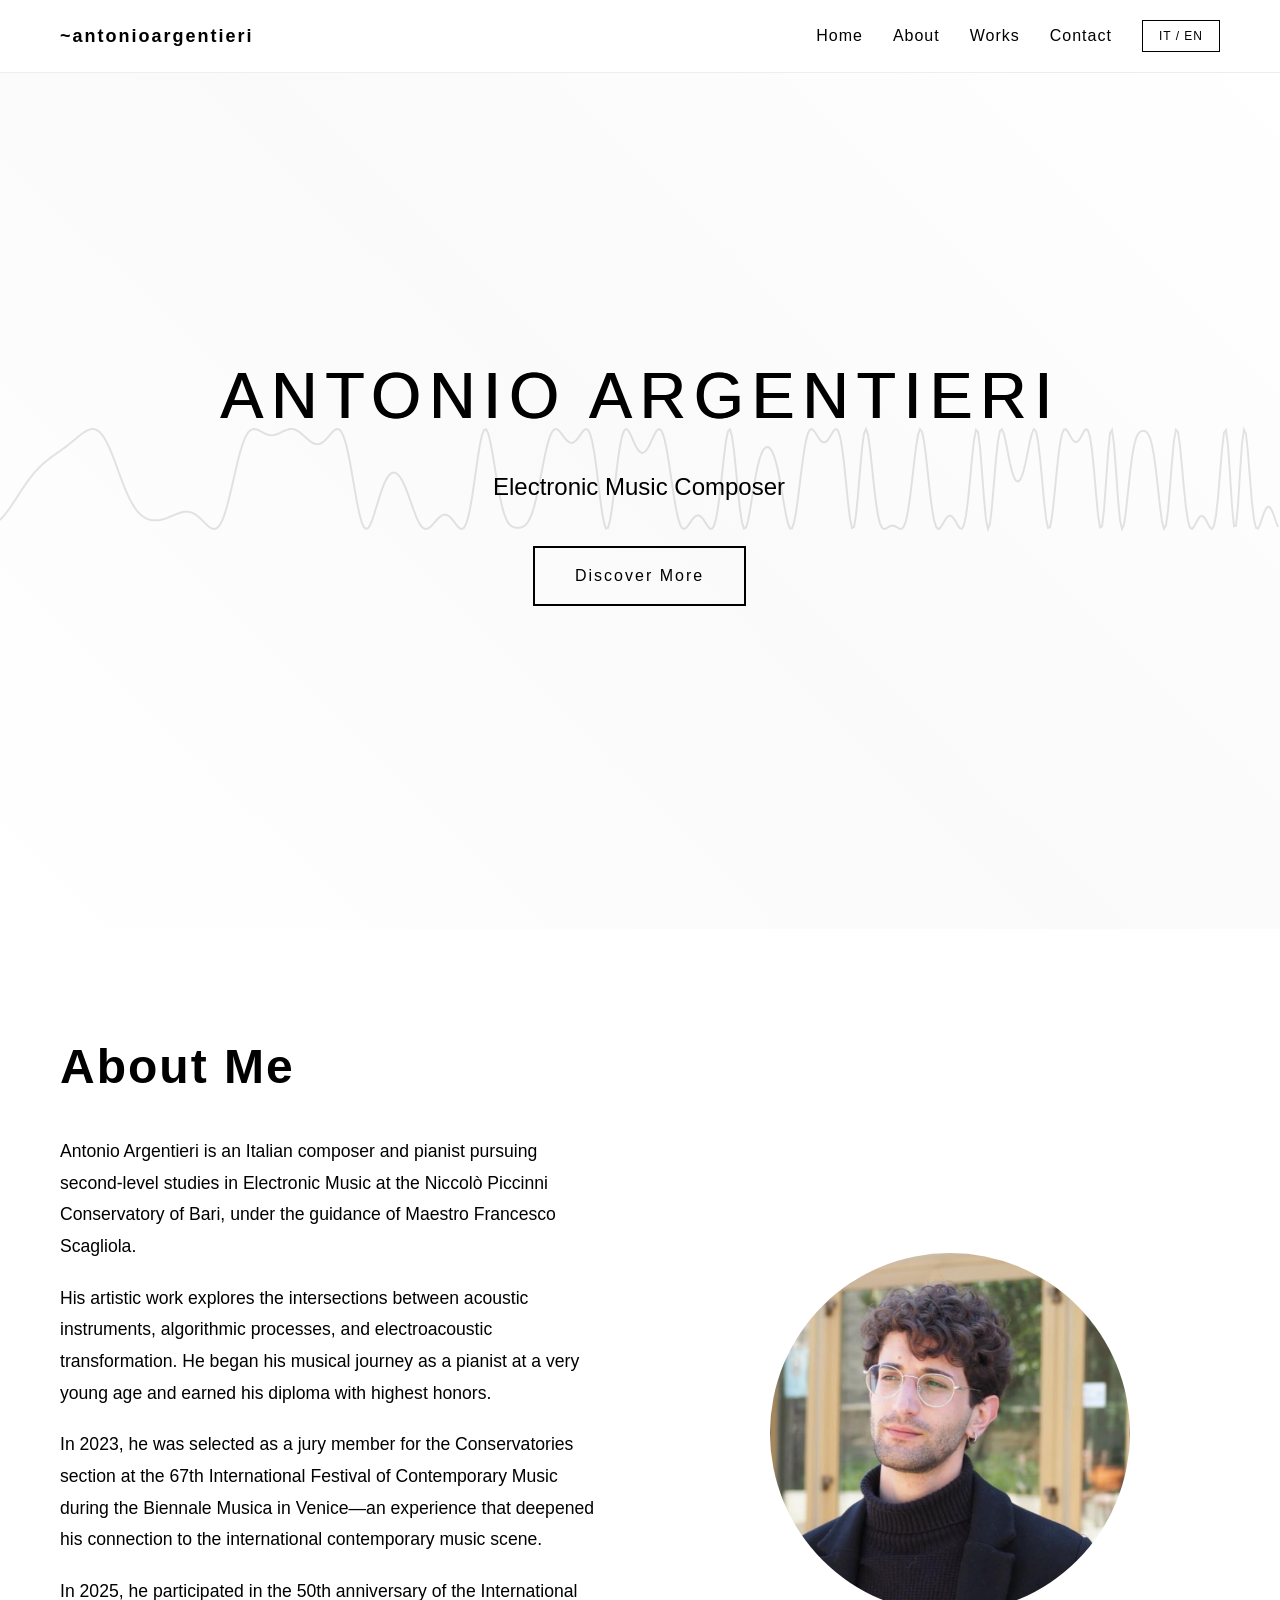
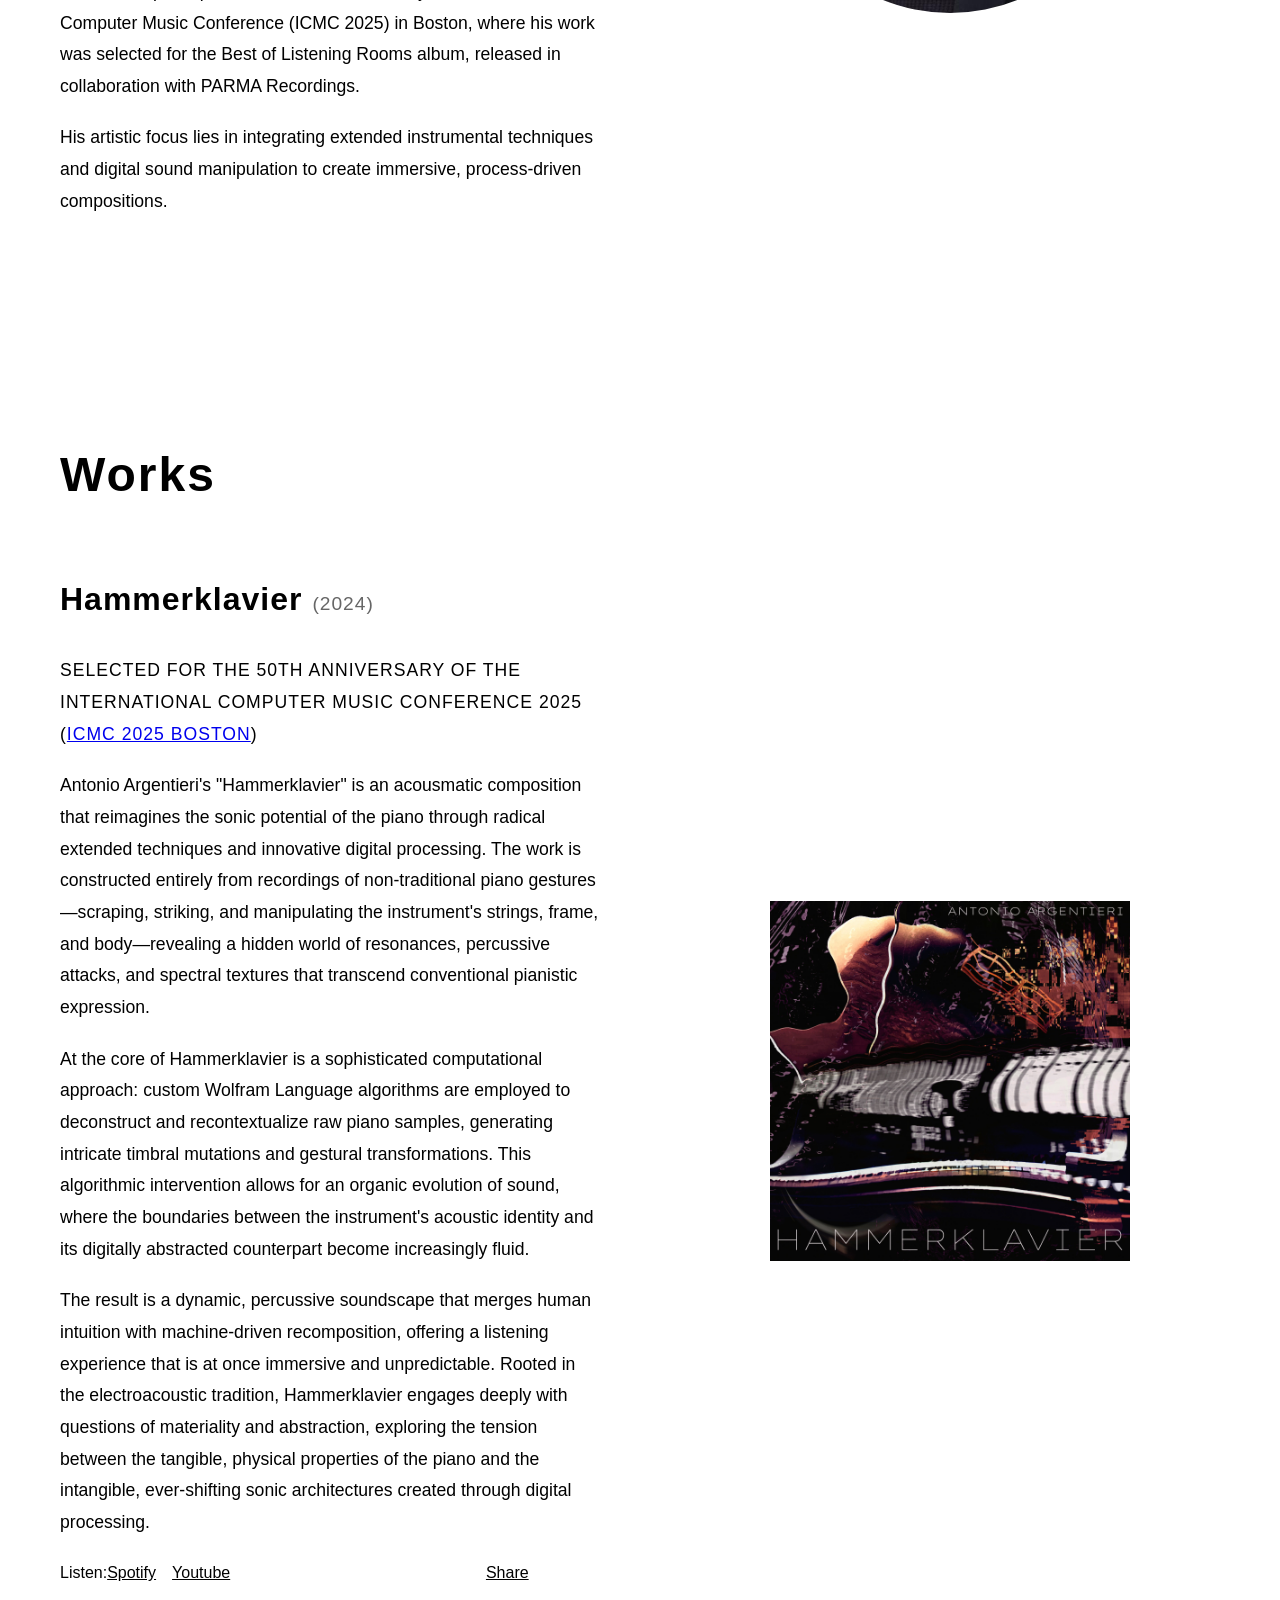
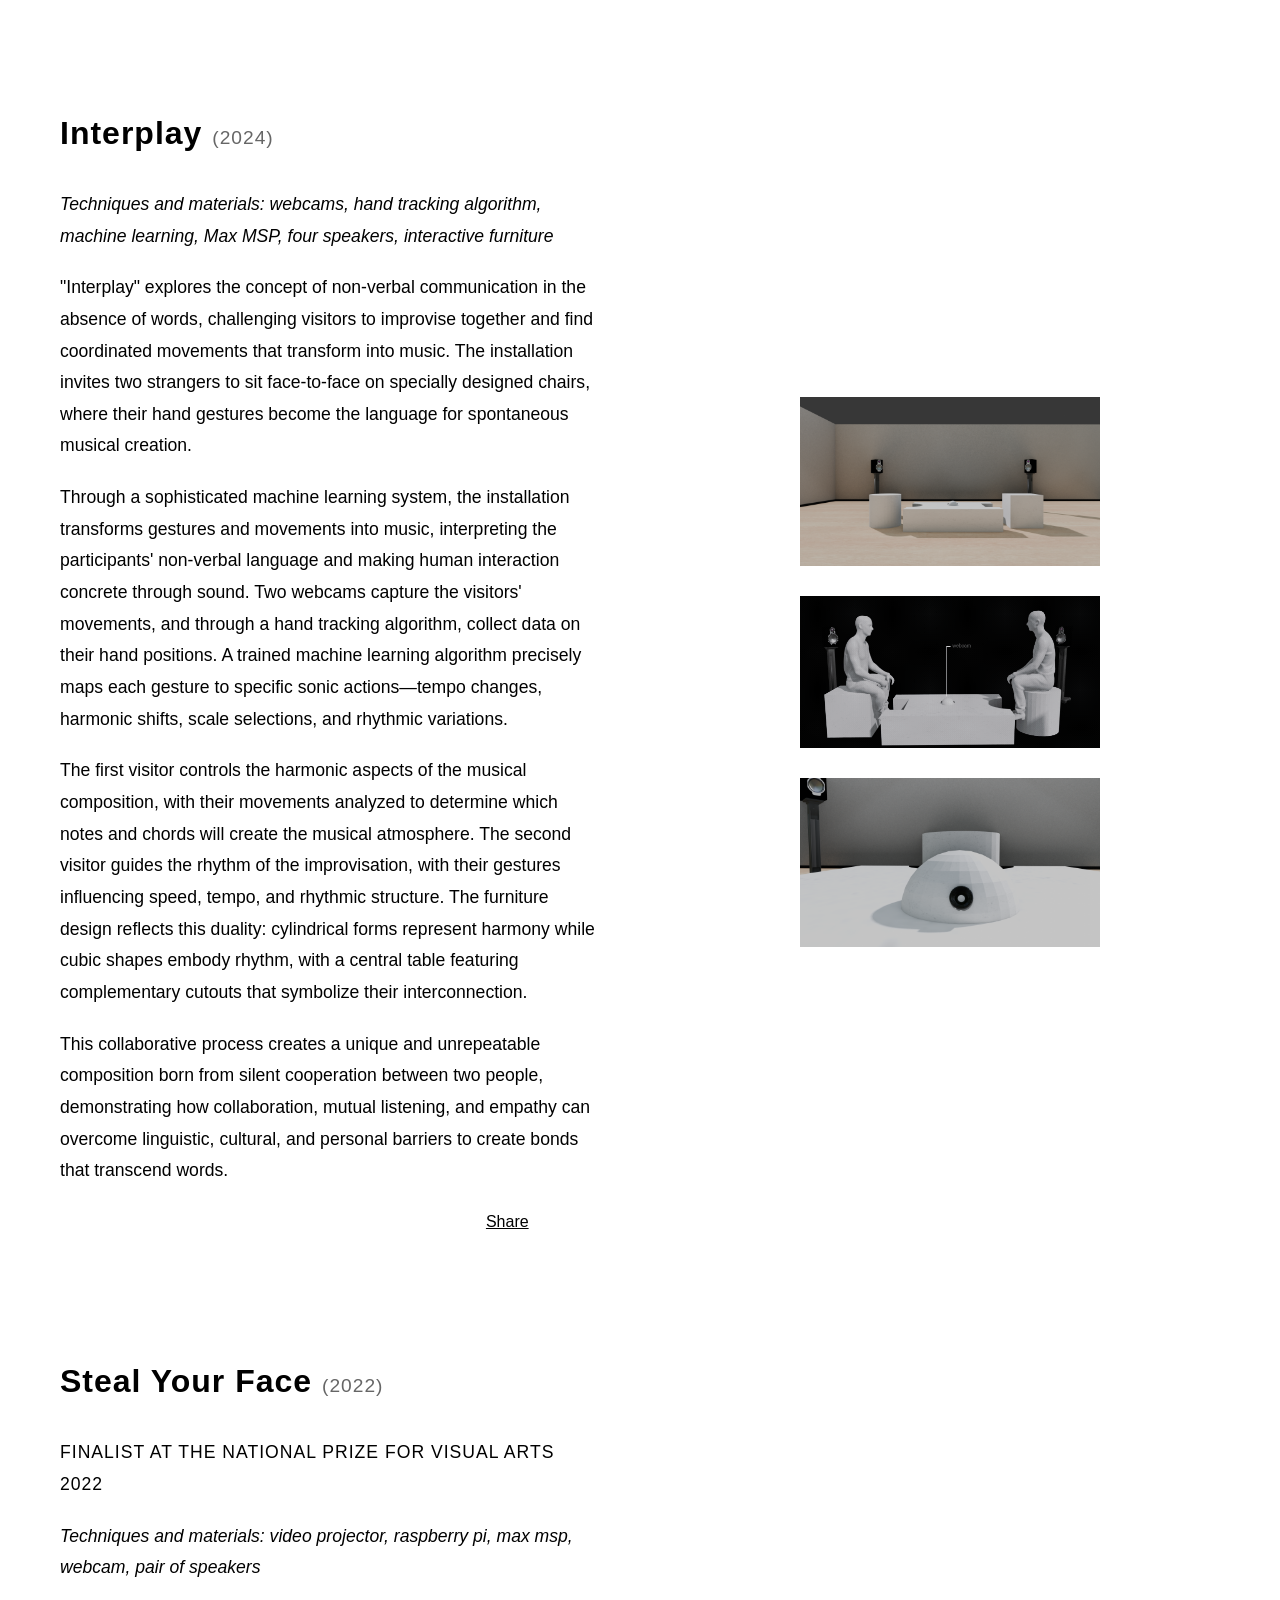
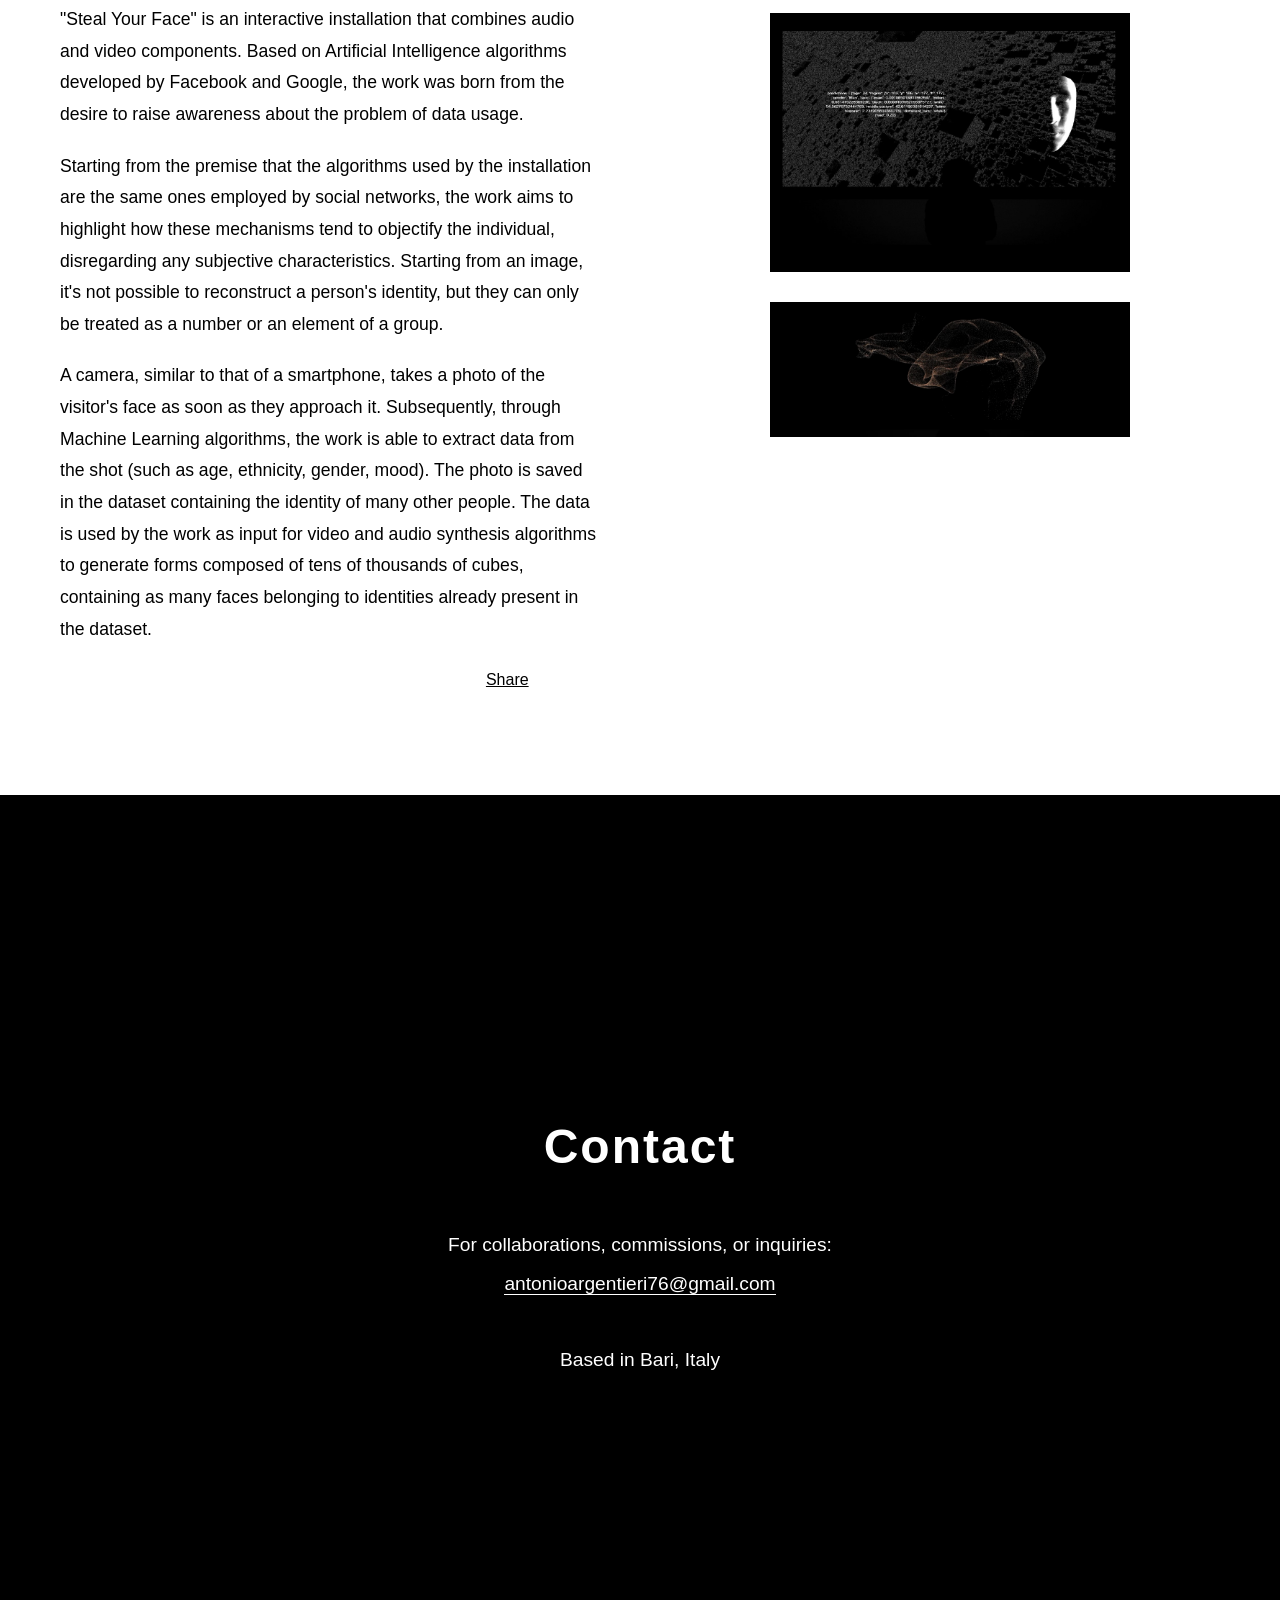
==== index.html @ df53108a "Update index.html" ====
<!DOCTYPE html>
<html lang="en">
<head>
    <meta charset="UTF-8">
    <meta name="viewport" content="width=device-width, initial-scale=1.0">
    <title>Antonio Argentieri - Electronic Music Composer</title>

    <!-- Favicon -->
    <link rel="icon" type="image/png" sizes="96x96" href="favicon-96x96.png">
    <link rel="apple-touch-icon" sizes="180x180" href="apple-touch-icon.png">
    <link rel="icon" type="image/png" sizes="192x192" href="web-app-manifest-192x192.png">
    <link rel="icon" type="image/png" sizes="512x512" href="web-app-manifest-512x512.png">

     <!-- Open Graph meta tags for social media preview -->
    <meta property="og:title" content="Antonio Argentieri - Electronic Music Composer">
    <meta property="og:description" content="Italian composer and pianist exploring intersections between acoustic instruments, algorithmic processes, and electroacoustic transformation.">
    <meta property="og:image" content="https://www.antonioargentieri.com/logo.jpg">
    <meta property="og:image:width" content="1200">
    <meta property="og:image:height" content="630">
    <meta property="og:url" content="https://www.antonioargentieri.com">
    <meta property="og:type" content="website">
    

    <style>
        * {
            margin: 0;
            padding: 0;
            box-sizing: border-box;
        }

        body {
            font-family: 'Arial', sans-serif;
            line-height: 1.6;
            color: #000;
            background: #fff;
            overflow-x: hidden;
            max-width: 100vw;
        }

        .container {
            max-width: 1200px;
            margin: 0 auto;
            padding: 0 20px;
        }

        /* Navigation */
        .navbar {
            position: fixed;
            top: 0;
            width: 100%;
            background: rgba(255, 255, 255, 0.95);
            backdrop-filter: blur(10px);
            z-index: 1000;
            padding: 20px 0;
            border-bottom: 1px solid #eee;
        }

        .nav-container {
            display: flex;
            justify-content: space-between;
            align-items: center;
        }

        .logo {
            font-size: 18px;
            font-weight: bold;
            letter-spacing: 2px;
        }

        .nav-menu {
            display: flex;
            list-style: none;
            gap: 30px;
            align-items: center;
        }

        .nav-menu a {
            text-decoration: none;
            color: #000;
            font-weight: 300;
            transition: opacity 0.3s ease;
            letter-spacing: 1px;
        }

        .nav-menu a:hover {
            opacity: 0.6;
        }

        .language-switch {
            background: none;
            border: 1px solid #000;
            padding: 8px 16px;
            cursor: pointer;
            font-size: 12px;
            letter-spacing: 1px;
            transition: all 0.3s ease;
        }

        .language-switch:hover {
            background: #000;
            color: #fff;
        }

        /* Mobile Menu */
        .mobile-menu {
            display: none;
            flex-direction: column;
            cursor: pointer;
        }
        * {
            margin: 0;
           padding: 0;
            box-sizing: border-box;
            }

        html, body {
           overflow-x: hidden;
          max-width: 100vw;
         position: relative;
        }
        .mobile-menu span {
            width: 25px;
            height: 2px;
            background: #000;
            margin: 3px 0;
            transition: 0.3s;
        }

        .mobile-menu.active span:nth-child(1) {
            transform: rotate(-45deg) translate(-5px, 6px);
        }

        .mobile-menu.active span:nth-child(2) {
            opacity: 0;
        }

        .mobile-menu.active span:nth-child(3) {
            transform: rotate(45deg) translate(-5px, -6px);
        }

        .nav-menu.mobile-active {
            display: flex;
            flex-direction: column;
            position: absolute;
            top: 100%;
            left: 0;
            width: 100%;
            background: rgba(255, 255, 255, 0.98);
            backdrop-filter: blur(10px);
            padding: 20px 0;
            box-shadow: 0 5px 15px rgba(0,0,0,0.1);
        }

        .nav-menu.mobile-active li {
            margin: 10px 0;
        }

        /* Sections */
        .section {
            min-height: 100vh;
            display: flex;
            align-items: center;
            padding: 100px 0;
        }

        .section.home {
            background: #fff;
            color: #000;
            text-align: center;
            position: relative;
            overflow: hidden;
        }

        .section.home::before {
            content: '';
            position: absolute;
            top: 0;
            left: 0;
            right: 0;
            bottom: 0;
            background: linear-gradient(45deg, transparent 0%, rgba(0,0,0,0.02) 50%, transparent 100%);
            animation: backgroundShift 8s ease-in-out infinite;
        }

        .wave-container {
            position: absolute;
            top: 50%;
            left: 50%;
            transform: translate(-50%, -50%);
            width: 100%;
            height: 200px;
            z-index: 1;
            opacity: 0.1;
        }

        .wave-canvas {
            width: 100%;
            height: 100%;
        }

        .hero-content {
            position: relative;
            z-index: 2;
        }

        .hero-content h1 {
            font-size: 4rem;
            margin-bottom: 20px;
            font-weight: 400;
            letter-spacing: 8px;
            opacity: 0;
            animation: glitchIn 1s ease .3s forwards;
            position: relative;
            text-shadow: 1px 0 0 currentColor;
        }

        .hero-content h1::before {
            content: attr(data-text);
            position: absolute;
            top: 0;
            left: 0;
            width: 100%;
            height: 100%;
            opacity: 0;
            animation: glitchEffect 3s infinite;
        }

        .hero-content .subtitle {
            font-size: 1.5rem;
            margin-bottom: 40px;
            font-weight: 300;
            opacity: 0;
            animation: typeWriter 2.5s ease .5s forwards, blinkCursor 0.8s infinite 1.5s, hideCursor 0.1s ease 4.2s forwards;
            border-right: 2px solid #000;
            white-space: nowrap;
            overflow: hidden;
            width: 0;
            margin: 0 auto 40px auto;
        }

        .cta-button {
            display: inline-block;
            padding: 15px 40px;
            border: 2px solid #000;
            color: #000;
            text-decoration: none;
            letter-spacing: 2px;
            transition: all 0.3s ease;
            opacity: 0;
            animation: bounceIn 1s ease 2.5s forwards;
            position: relative;
            overflow: hidden;
        }

        .cta-button::before {
            content: '';
            position: absolute;
            top: 0;
            left: -100%;
            width: 100%;
            height: 100%;
            background: #000;
            transition: left 0.3s ease;
            z-index: -1;
        }

        .cta-button:hover::before {
            left: 0;
        }

        .cta-button:hover {
            color: #fff;
            transform: translateY(-2px);
            box-shadow: 0 5px 15px rgba(0,0,0,0.2);
        }

        /* About Section */
        .about-content {
            display: grid;
            grid-template-columns: 1fr 1fr;
            gap: 80px;
            align-items: center;
        }

        .about-text h2 {
            font-size: 3rem;
            margin-bottom: 30px;
            font-weight: bold;
            letter-spacing: 2px;
        }

        .about-text p {
            font-size: 1.1rem;
            line-height: 1.8;
            margin-bottom: 20px;
            font-weight: 300;
        }

        .about-image {
            width: 100%;
            display: flex;
            align-items: center;
            justify-content: center;
        }

        .about-image img {
            max-width: 360px;
            max-height: 360px;
            width: 360px;
            border-radius: 50%;
        }

        /* Works Section */
        .works {
            background: #fff;
        }

        .works-content h2 {
            font-size: 3rem;
            margin-bottom: 60px;
            font-weight: bold;
            letter-spacing: 2px;
            text-align: left;
        }

        .work-content {
            display: grid;
            grid-template-columns: 1fr 1fr;
            gap: 80px;
            align-items: center;
        }

        /* Special layout for Steal Your Face with vertical image alignment */
        .work-content.steal-your-face {
            grid-template-columns: 1fr 1fr;
            gap: 80px;
        }

        .work-content.steal-your-face .work-images {
            display: flex;
            flex-direction: column;
            gap: 20px;
            align-items: center;
        }

        .work-text h3 {
            font-size: 2rem;
            margin-bottom: 30px;
            font-weight: bold;
            letter-spacing: 1px;
        }

        .work-year {
            font-size: 1.2rem;
            font-weight: 300;
            color: #666;
        }

        .work-award {
            font-size: 0.9rem;
            font-weight: 500;
            color: #000;
            margin-bottom: 20px;
            text-transform: uppercase;
            letter-spacing: 1px;
        }

        .work-materials {
            font-size: 0.95rem;
            font-weight: 400;
            color: #555;
            margin-bottom: 25px;
            font-style: italic;
        }

        .work-text p {
            font-size: 1.1rem;
            line-height: 1.8;
            font-weight: 300;
            color: #000;
            margin-bottom: 20px;
        }

        .work-image {
            width: 100%;
            display: flex;
            align-items: center;
            justify-content: center;
        }

        .work-image img {
            max-width: 360px;
            max-height: 360px;
            width: 360px;
        }
        .music-links {
            margin-top: 20px;
            font-size: 1rem;
            line-height: 1.6;
            font-weight: 300;
            display: flex;
            justify-content: space-between;
            align-items: center;
        }

        .music-links-left {
            display: flex;
            align-items: center;
        }

        .music-links a {
            color: #000;
            text-decoration: underline;
            transition: opacity 0.3s ease;
            margin: 0 8px;
        }

        .music-links a:hover {
            opacity: 0.6;
        }

        .music-links a:first-of-type {
            margin-left: 0;
        }

        /* Share functionality styles */
        .share-container {
            display: flex;
            align-items: center;
            gap: 10px;
        }

        .share-link {
            color: #000;
            text-decoration: underline;
            transition: opacity 0.3s ease;
            cursor: pointer;
            background: none;
            border: none;
            font: inherit;
            padding: 0;
            font-size: 1rem;
            font-weight: 300;
        }

        .share-link:hover {
            opacity: 0.6;
        }

        .copy-notification {
            background: #000;
            color: #fff;
            padding: 5px 10px;
            border-radius: 3px;
            font-size: 12px;
            opacity: 0;
            transform: translateX(10px);
            transition: all 0.3s ease;
            white-space: nowrap;
        }

        .copy-notification.show {
            opacity: 1;
            transform: translateX(0);
        }

        /* Styles for works without music links */
        .share-section-only {
            margin-top: 20px;
            font-size: 1rem;
            line-height: 1.6;
            font-weight: 300;
            display: flex;
            justify-content: flex-end;
            align-items: center;
        }

        /* Contact Section */
        
        .contact {
            background: #000;
            color: #fff;
        }

        .contact-content {
            text-align: center;
        }

        .contact-content h2 {
            font-size: 3rem;
            margin-bottom: 40px;
            font-weight: bold;
            letter-spacing: 2px;
        }

        .contact-info {
            font-size: 1.2rem;
            line-height: 2;
            font-weight: 300;
        }

        .contact-info a {
            color: #fff;
            text-decoration: none;
            border-bottom: 1px solid #fff;
            transition: opacity 0.3s ease;
        }

        .contact-info a:hover {
            opacity: 0.6;
        }

        /* Animations */
        @keyframes fadeInUp {
            from {
                opacity: 0;
                transform: translateY(30px);
            }
            to {
                opacity: 1;
                transform: translateY(0);
            }
        }

        @keyframes backgroundShift {
            0%, 100% { transform: translateX(-100%); }
            50% { transform: translateX(100%); }
        }

        @keyframes glitchIn {
            0% {
                opacity: 1;
                transform: scale(0.8) rotateX(10deg);
                filter: blur(7px);
            }
            50% {
                transform: scale(1.02) rotateX(-2deg);
                filter: blur(0px);
            }
            100% {
                opacity: 1;
                transform: scale(1) rotateX(0deg);
                filter: blur(0px);
            }
        }

        @keyframes glitchEffect {
            0%, 90%, 100% {
                opacity: 0;
                transform: translateX(0);
            }
            95% {
                opacity: 0.1;
                transform: translateX(-2px);
                filter: hue-rotate(90deg);
            }
        }

        @keyframes typeWriter {
            from {
                width: 0;
                opacity: 1;
            }
            to {
                width: 320px;
                opacity: 1;
            }
        }

        @keyframes blinkCursor {
            0%, 50% { border-right-color: #000; }
            51%, 100% { border-right-color: transparent; }
        }

        @keyframes hideCursor {
            to { border-right-color: transparent; }
        }

        @keyframes bounceIn {
            0% {
                opacity: 0;
                transform: scale(0.3) translateY(50px);
            }
            50% {
                opacity: 1;
                transform: scale(1.05) translateY(-10px);
            }
            70% {
                transform: scale(0.9) translateY(0px);
            }
            100% {
                opacity: 1;
                transform: scale(1) translateY(0px);
            }
        }

        /* Mobile Styles */
        /* Aggiungi queste regole alla sezione Mobile Styles del tuo CSS esistente */

@media (max-width: 768px) {
    .navbar {
        padding: 15px 0;
    }

    .nav-container {
        padding: 0 20px;
    }

    .logo {
        font-size: 16px;
        letter-spacing: 1px;
        flex-shrink: 0;
    }

    .nav-menu {
        display: none;
    }

    .mobile-menu {
        display: flex;
    }

    .mobile-menu span {
        width: 20px;
        height: 2px;
        background: #000;
        margin: 2px 0;
        transition: 0.3s;
    }

    .language-switch {
        padding: 6px 12px;
        font-size: 11px;
    }

    .container {
        padding: 0 15px;
    }

    @keyframes typeWriter {
        from {
            width: 0;
            opacity: 1;
        }
        to {
            width: 280px;
            opacity: 1;
        }
    }
    
    .hero-content .subtitle {
        width: 280px;
        font-size: 1.1rem;
    }

    .hero-content h1 {
        font-size: 2.2rem;
        letter-spacing: 4px;
        margin-bottom: 15px;
    }

    /* Mantieni tutto il resto del tuo codice mobile esistente */
    .about-content {
        grid-template-columns: 1fr;
        gap: 40px;
    }
    
@media (max-width: 768px) {
    .navbar {
        padding: 15px 0;
    }

    .nav-container {
        padding: 0 20px;
    }

    .logo {
        font-size: 16px;
        letter-spacing: 1px;
        flex-shrink: 0;
    }

    .nav-menu {
        display: none;
    }

    .mobile-menu {
        display: flex;
    }

    .mobile-menu span {
        width: 20px;
        height: 2px;
        background: #000;
        margin: 2px 0;
        transition: 0.3s;
    }

    .language-switch {
        padding: 6px 12px;
        font-size: 11px;
    }

    .container {
        padding: 0 15px;
    }

    @keyframes typeWriter {
        from {
            width: 0;
            opacity: 1;
        }
        to {
            width: 280px;
            opacity: 1;
        }
    }
    
    .hero-content .subtitle {
        width: 280px;
        font-size: 1.1rem;
    }

    .hero-content h1 {
        font-size: 2.2rem;
        letter-spacing: 4px;
        margin-bottom: 15px;
    }

    /* Mantieni tutto il resto del tuo codice mobile esistente */
    .about-content {
        grid-template-columns: 1fr;
        gap: 40px;
    }
    
    /* ... continua con tutto il resto che hai già */
}

    .hero-content h1 {
        font-size: 2.5rem;
        font-weight: 400;
        text-shadow: 0.5px 0 0 currentColor;
    }

    .hero-content .subtitle {
        font-size: 1.2rem;
    }

    .about-content {
        grid-template-columns: 1fr;
        gap: 40px;
    }

    .work-content {
        grid-template-columns: 1fr;
        gap: 40px;
    }

    .work-content.steal-your-face {
        grid-template-columns: 1fr;
        gap: 40px;
    }

    .work-content.steal-your-face .work-images {
        flex-direction: row;
        gap: 15px;
        justify-content: center;
    }
     /* UNIFORMARE FONT SIZE TRA ABOUT E WORKS */
    .about-text p {
        font-size: 1.1rem; /* Stessa dimensione delle opere */
        line-height: 1.8;
        margin-bottom: 20px;
        font-weight: 300;
    }

    .about-text h2,
    .works-content h2,
    .contact-content h2 {
        font-size: 2rem;
        font-weight: 700;
    }

    .section {
        padding: 60px 0;
    }

    /* OTTIMIZZAZIONI CONTAINER PER MOBILE */
    .container {
        padding: 0 8px; /* Margini minimi sui lati */
    }

    /* OTTIMIZZAZIONI IMMAGINI WORKS SECTION */
    .work-image {
        margin: 0 -8px; /* Espande fino ai bordi del container */
        width: calc(100% + 16px); /* Compensa i margini negativi */
    }

    .work-image img {
        width: 100%;
        max-width: none;
        height: auto; /* Mantiene le proporzioni originali */
        object-fit: contain; /* Assicura che l'intera immagine sia visibile senza distorsioni */
        border-radius: 0; /* Rimuove il border radius per occupare tutto lo spazio */
        margin-bottom: 15px;
        display: block; /* Elimina spazi bianchi sotto l'immagine */
    }

    /* Per le sezioni con più immagini (Interplay e Steal Your Face) */
    .work-image[style*="flex-direction: column"] {
        display: flex !important;
        flex-direction: column !important;
        gap: 15px;
        align-items: stretch;
        margin: 0 -8px;
        width: calc(100% + 16px);
    }

    .work-image[style*="flex-direction: column"] img {
        width: 100%;
        max-width: none;
        height: auto;
        border-radius: 0;
    }

    /* Mantieni le dimensioni esistenti per about-image */
    .about-image {
        margin: 0; /* Non estendere l'immagine profilo */
    }

    .about-image img {
        max-width: 250px;
        max-height: 250px;
        width: 250px;
        border-radius: 10px; /* Mantieni il border radius per l'immagine profilo */
    }

    .wave-container {
        height: 150px;
        opacity: 0.15;
    }
}

/* OTTIMIZZAZIONI PER SCHERMI MOLTO PICCOLI */
@media (max-width: 480px) {
    .container {
        padding: 0 5px; /* Margini ancora più ridotti */
    }

    .work-image {
        margin: 0 -5px; /* Si adatta ai margini ridotti del container */
        width: calc(100% + 10px);
    }

    .work-image[style*="flex-direction: column"] {
        margin: 0 -5px;
        width: calc(100% + 10px);
    }

    .work-image-multiple {
    display: flex;
    flex-direction: column;
    gap: 30px;
    align-items: center;
    }
    
    .about-text p {
        font-size: 0.85rem; /* Stessa dimensione delle opere su schermi piccoli */
        line-height: 1.6;
    }
    .works-content h2 {
        font-size: 1.8rem;
    }

    .work-text h3 {
        font-size: 1.3rem;
    }

    .work-text p {
        font-size: 0.85rem;
    }

    .work-content {
        margin-bottom: 60px;
    }
}
        /* Hidden sections for language switch */
        .hidden {
            display: none;
        }
    </style>
</head>
<body>
    <!-- Navigation -->
    <nav class="navbar">
        <div class="container">
            <div class="nav-container">
                <div class="logo">~antonioargentieri</div>
                <ul class="nav-menu">
                    <li><a href="#home" class="nav-link" data-en="Home" data-it="Home">Home</a></li>
                    <li><a href="#about" class="nav-link" data-en="About" data-it="Chi Sono">About</a></li>
                    <li><a href="#works" class="nav-link" data-en="Works" data-it="Opere">Works</a></li>
                    <li><a href="#contact" class="nav-link" data-en="Contact" data-it="Contatti">Contact</a></li>
                    <li><button class="language-switch" onclick="toggleLanguage()">IT / EN</button></li>
                </ul>
                <div class="mobile-menu">
                    <span></span>
                    <span></span>
                    <span></span>
                </div>
            </div>
        </div>
    </nav>

    <!-- Copy notification -->
    <div class="copy-notification" id="copyNotification">
        <span data-en="Link copied to clipboard!" data-it="Link copiato negli appunti!">Link copied to clipboard!</span>
    </div>

    <!-- Home Section -->
    <section class="section home" id="home">
        <div class="container">
            <div class="wave-container">
                <canvas class="wave-canvas" id="waveCanvas"></canvas>
            </div>
            <div class="hero-content">
                <h1 class="hero-title" data-text="ANTONIO ARGENTIERI" data-en="ANTONIO ARGENTIERI" data-it="ANTONIO ARGENTIERI">ANTONIO ARGENTIERI</h1>
                <p class="subtitle" data-en="Electronic Music Composer" data-it="Compositore di Musica Elettronica">Electronic Music Composer</p>
                <a href="#about" class="cta-button" data-en="Discover More" data-it="Scopri Di Più">Discover More</a>
            </div>
        </div>
    </section>

    <!-- About Section -->
    <section class="section about" id="about">
        <div class="container">
            <div class="about-content">
                <div class="about-text">
                    <h2 class="about-title" data-en="About Me" data-it="Chi Sono">About Me</h2>
                    <div class="about-description-en">
                        <p>Antonio Argentieri is an Italian composer and pianist pursuing second-level studies in Electronic Music at the Niccolò Piccinni Conservatory of Bari, under the guidance of Maestro Francesco Scagliola.</p>
                        <p>His artistic work explores the intersections between acoustic instruments, algorithmic processes, and electroacoustic transformation. He began his musical journey as a pianist at a very young age and earned his diploma with highest honors.</p>
                        <p>In 2023, he was selected as a jury member for the Conservatories section at the 67th International Festival of Contemporary Music during the Biennale Musica in Venice—an experience that deepened his connection to the international contemporary music scene.</p>
                        <p>In 2025, he participated in the 50th anniversary of the International Computer Music Conference (ICMC 2025) in Boston, where his work was selected for the Best of Listening Rooms album, released in collaboration with PARMA Recordings.</p> 
                        <p>His artistic focus lies in integrating extended instrumental techniques and digital sound manipulation to create immersive, process-driven compositions.</p>
                    </div>
                    <div class="about-description-it hidden">
                        <p>Antonio Argentieri è un compositore e pianista italiano che sta conseguendo studi di secondo livello in Musica Elettronica al Conservatorio Niccolò Piccinni di Bari, sotto la guida del Maestro Francesco Scagliola.</p>
                        <p>Il suo lavoro artistico esplora le intersezioni tra strumenti acustici, processi algoritmici e trasformazione elettroacustica. Ha iniziato il suo percorso musicale come pianista in tenera età e ha conseguito il diploma con il massimo dei voti.</p>
                        <p>Nel 2023 è stato selezionato come membro della giuria per la sezione Conservatori al 67° Festival Internazionale di Musica Contemporanea durante la Biennale Musica di Venezia—un'esperienza che ha approfondito la sua connessione con la scena musicale contemporanea internazionale.</p>
                        <p>Il suo focus artistico consiste nell'integrare tecniche strumentali estese e manipolazione sonora digitale per creare composizioni immersive e guidate dal processo.</p>
                    </div>
                </div>
                <div class="about-image">
                    <img src="profile.jpeg" alt="Antonio Argentieri" loading="lazy" style="border-radius: 50%;"  >

                </div>
            </div>
        </div>
    </section>

    <!-- Works Section -->
    <section class="section works" id="works">
        <div class="container">
            <div class="works-content">
                <h2 class="works-title" data-en="Works" data-it="Opere">Works</h2>
                
                <!-- Hammerklavier -->
                <div class="work-content" id="hammerklavier">
                    <div class="work-text">
                        <h3>Hammerklavier <span class="work-year">(2024)</span></h3>
<!-- Versione inglese -->
                        <div class="work-description-en">
                       <p class="work-award">Selected for the 50th Anniversary of the International Computer Music Conference 2025 (<a href="https://icmc2025.sites.northeastern.edu/" target="_blank">ICMC 2025 Boston</a>)</p>
                        </div>

                        <!-- Versione italiana -->
                        <div class="work-description-it hidden">
                           <p class="work-award">Selezionato per il 50° Anniversario dell'International Computer Music Conference 2025 (<a href="https://icmc2025.sites.northeastern.edu/" target="_blank">ICMC 2025 Boston</a>)</p>
                            </div>   
                            <div class="work-description-en">
                            <p>Antonio Argentieri's "Hammerklavier" is an acousmatic composition that reimagines the sonic potential of the piano through radical extended techniques and innovative digital processing. The work is constructed entirely from recordings of non-traditional piano gestures—scraping, striking, and manipulating the instrument's strings, frame, and body—revealing a hidden world of resonances, percussive attacks, and spectral textures that transcend conventional pianistic expression.</p>
                            <p>At the core of Hammerklavier is a sophisticated computational approach: custom Wolfram Language algorithms are employed to deconstruct and recontextualize raw piano samples, generating intricate timbral mutations and gestural transformations. This algorithmic intervention allows for an organic evolution of sound, where the boundaries between the instrument's acoustic identity and its digitally abstracted counterpart become increasingly fluid.</p>
                            <p>The result is a dynamic, percussive soundscape that merges human intuition with machine-driven recomposition, offering a listening experience that is at once immersive and unpredictable. Rooted in the electroacoustic tradition, Hammerklavier engages deeply with questions of materiality and abstraction, exploring the tension between the tangible, physical properties of the piano and the intangible, ever-shifting sonic architectures created through digital processing.</p>
                            <div class="music-links">
                                <div class="music-links-left">
                                    <span data-en="Listen:" data-it="Ascolta:">Listen:</span>
                                    <a href="https://open.spotify.com/intl-it/track/1ISvlD7ISfUVOuJvJNOZIa?si=78bfed2dd6ee42fe" data-en="Spotify" data-it="Spotify">Spotify</a>
                                    <a href="https://www.youtube.com/watch?v=ixNxX3ZA22g&list=OLAK5uy_lGuuXk_2swi0zYMD9O2VJEgYQjk1lmAK0&index=1" data-en="Youtube" data-it="Youtube">Youtube</a>
                                </div>
                                <div class="share-container">
                                    <button class="share-link" onclick="shareWork('hammerklavier')" data-en="Share" data-it="Condividi">Share</button>
                                    <div class="copy-notification" id="copyNotification-hammerklavier">
                                        <span data-en="Copied!" data-it="Copiato!">Copied!</span>
                                    </div>
                                </div>
                            </div>
                        </div>
                        <div class="work-description-it hidden">
                            <p>"Hammerklavier" di Antonio Argentieri è una composizione acusmatica che reinventa il potenziale sonoro del pianoforte attraverso tecniche estese radicali e innovativi processi digitali. L'opera è costruita interamente da registrazioni di gesti pianistici non tradizionali—raschiando, colpendo e manipolando le corde, la struttura e il corpo dello strumento—rivelando un mondo nascosto di risonanze, attacchi percussivi e texture spettrali che trascendono l'espressione pianistica convenzionale.</p>
                            <p>Al centro di Hammerklavier c'è un approccio computazionale sofisticato: algoritmi personalizzati in Wolfram Language vengono impiegati per decostruire e ricontestualizzare campioni grezzi di pianoforte, generando intricate mutazioni timbriche e trasformazioni gestuali. Questo intervento algoritmico permette un'evoluzione organica del suono, dove i confini tra l'identità acustica dello strumento e la sua controparte digitalmente astratta diventano sempre più fluidi.</p>
                            <p>Il risultato è un paesaggio sonoro dinamico e percussivo che fonde l'intuizione umana con la ricomposizione guidata dalla macchina, offrendo un'esperienza di ascolto al tempo stesso immersiva e imprevedibile. Radicato nella tradizione elettroacustica, Hammerklavier si confronta profondamente con questioni di materialità e astrazione, esplorando la tensione tra le proprietà tangibili e fisiche del pianoforte e le architetture sonore intangibili e in continua mutazione create attraverso il processamento digitale.</p>
                            <div class="music-links">
                                <span data-en="Listen:" data-it="Ascolta:">Ascolta:</span>
                                <a href="https://open.spotify.com/intl-it/track/1ISvlD7ISfUVOuJvJNOZIa?si=78bfed2dd6ee42fe" data-en="Spotify" data-it="Spotify">Spotify</a>
                                <a href="https://www.youtube.com/watch?v=ixNxX3ZA22g&list=OLAK5uy_lGuuXk_2swi0zYMD9O2VJEgYQjk1lmAK0&index=1" data-en="Youtube" data-it="Youtube">Youtube</a>
                            </div>
                            <div class="share-section">
                                <button class="share-link" onclick="shareWork('hammerklavier')" data-en="Share" data-it="Condividi">Condividi</button>
                            </div>
                        </div>
                    </div>
                    <div class="work-image">
                        <img src="hk.jpg" alt="Hammerklavier" loading="lazy">
                    </div>
                </div>

                <!-- Interplay -->
                <div class="work-content" id="interplay" style="margin-top: 120px;">
                    <div class="work-text">
                        <h3>Interplay <span class="work-year">(2024)</span></h3>
                        <p class="work-materials" data-en="Techniques and materials: webcams, hand tracking algorithm, machine learning, Max MSP, four speakers, interactive furniture" data-it="Tecniche e materiali: webcam, algoritmo di hand tracking, machine learning, Max MSP, quattro altoparlanti, mobilio interattivo">Techniques and materials: webcams, hand tracking algorithm, machine learning, Max MSP, four speakers, interactive furniture</p>
                        <div class="work-description-en">
                            <p>"Interplay" explores the concept of non-verbal communication in the absence of words, challenging visitors to improvise together and find coordinated movements that transform into music. The installation invites two strangers to sit face-to-face on specially designed chairs, where their hand gestures become the language for spontaneous musical creation.</p>
                            <p>Through a sophisticated machine learning system, the installation transforms gestures and movements into music, interpreting the participants' non-verbal language and making human interaction concrete through sound. Two webcams capture the visitors' movements, and through a hand tracking algorithm, collect data on their hand positions. A trained machine learning algorithm precisely maps each gesture to specific sonic actions—tempo changes, harmonic shifts, scale selections, and rhythmic variations.</p>
                            <p>The first visitor controls the harmonic aspects of the musical composition, with their movements analyzed to determine which notes and chords will create the musical atmosphere. The second visitor guides the rhythm of the improvisation, with their gestures influencing speed, tempo, and rhythmic structure. The furniture design reflects this duality: cylindrical forms represent harmony while cubic shapes embody rhythm, with a central table featuring complementary cutouts that symbolize their interconnection.</p>
                            <p>This collaborative process creates a unique and unrepeatable composition born from silent cooperation between two people, demonstrating how collaboration, mutual listening, and empathy can overcome linguistic, cultural, and personal barriers to create bonds that transcend words.</p>
                            <div class="share-section-only">
                                <div class="share-container">
                                    <button class="share-link" onclick="shareWork('interplay')" data-en="Share" data-it="Condividi">Share</button>
                                    <div class="copy-notification" id="copyNotification-interplay">
                                        <span data-en="Copied!" data-it="Copiato!">Copied!</span>
                                    </div>
                                </div>
                            </div>
                        </div>
                        <div class="work-description-it hidden">
                            <p>"Interplay" esplora il concetto di comunicazione non verbale in assenza di parole, sfidando i visitatori a improvvisare insieme e trovare movimenti coordinati che si trasformano in musica. L'installazione invita due estranei a sedersi faccia a faccia su sedie appositamente progettate, dove i loro gesti delle mani diventano il linguaggio per la creazione musicale spontanea.</p>
                            <p>Attraverso un sofisticato sistema di machine learning, l'installazione trasforma gesti e movimenti in musica, interpretando il linguaggio non verbale dei partecipanti e rendendo concreta l'interazione umana attraverso il suono. Due webcam riprendono i movimenti dei visitatori e, tramite un algoritmo di hand tracking, raccolgono i dati della posizione delle loro mani. Un algoritmo di machine learning addestrato mappa con precisione ogni gesto ad azioni sonore specifiche—cambi di tempo, variazioni armoniche, selezioni di scale e variazioni ritmiche.</p>
                            <p>Il primo visitatore controlla gli aspetti armonici della composizione musicale, con i suoi movimenti analizzati per determinare quali note e accordi creeranno l'atmosfera musicale. Il secondo visitatore guida il ritmo dell'improvvisazione, con i suoi gesti che influenzano velocità, tempo e struttura ritmica. Il design del mobilio riflette questa dualità: le forme cilindriche rappresentano l'armonia mentre le forme cubiche incarnano il ritmo, con un tavolo centrale che presenta intagli complementari che simboleggiano la loro interconnessione.</p>
                            <p>Questo processo collaborativo crea una composizione unica e irripetibile nata dalla cooperazione silenziosa tra due persone, dimostrando come la collaborazione, l'ascolto reciproco e l'empatia possano superare barriere linguistiche, culturali e personali per creare legami che trascendono le parole.</p>
                            <div class="share-section-only">
                                <div class="share-container">
                                    <button class="share-link" onclick="shareWork('interplay')" data-en="Share" data-it="Condividi">Condividi</button>
                                    <div class="copy-notification" id="copyNotification-interplay">
                                        <span data-en="Copied!" data-it="Copiato!">Copiato!</span>
                                    </div>
                                </div>
                            </div>
                        </div>
                    </div>
                <div class="work-image-multiple" style="display: flex; flex-direction: column; gap: 30px; align-items: center;">
                        <img src="interplay.png" alt="Interplay" loading="lazy" style="max-width: 360px; max-height: 360px; width: 300px;">
                        <img src="interplay2.gif" alt="Interplay" loading="lazy" style="max-width: 360px; max-height: 360px; width: 300px;">
                        <img src="interplay3.png" alt="Interplay" loading="lazy" style="max-width: 360px; max-height: 360px; width: 300px;">
                    </div>
                </div>

                <!-- Steal Your Face -->
                <div class="work-content steal-your-face" id="steal-your-face" style="margin-top: 120px;">
                    <div class="work-text">
                        <h3>Steal Your Face <span class="work-year">(2022)</span></h3>
                        <p class="work-award" data-en="Finalist at the National Prize for Visual Arts 2022" data-it="Finalista al Premio Nazionale delle Arti Visive 2022">Finalist at the National Prize for Visual Arts 2022</p>
                        <p class="work-materials" data-en="Techniques and materials: video projector, raspberry pi, max msp, webcam, pair of speakers" data-it="Tecniche e materiali: videoproiettore, raspberry pi, max msp, webcam, coppia di altoparlanti">Techniques and materials: video projector, raspberry pi, max msp, webcam, pair of speakers</p>
                        <div class="work-description-en">
                            <p>"Steal Your Face" is an interactive installation that combines audio and video components. Based on Artificial Intelligence algorithms developed by Facebook and Google, the work was born from the desire to raise awareness about the problem of data usage.</p>
                            <p>Starting from the premise that the algorithms used by the installation are the same ones employed by social networks, the work aims to highlight how these mechanisms tend to objectify the individual, disregarding any subjective characteristics. Starting from an image, it's not possible to reconstruct a person's identity, but they can only be treated as a number or an element of a group.</p>
                            <p>A camera, similar to that of a smartphone, takes a photo of the visitor's face as soon as they approach it. Subsequently, through Machine Learning algorithms, the work is able to extract data from the shot (such as age, ethnicity, gender, mood). The photo is saved in the dataset containing the identity of many other people. The data is used by the work as input for video and audio synthesis algorithms to generate forms composed of tens of thousands of cubes, containing as many faces belonging to identities already present in the dataset.</p>
                            <div class="share-section-only">
                                <div class="share-container">
                                    <button class="share-link" onclick="shareWork('steal-your-face')" data-en="Share" data-it="Condividi">Share</button>
                                    <div class="copy-notification" id="copyNotification-steal-your-face">
                                        <span data-en="Copied!" data-it="Copiato!">Copied!</span>
                                    </div>
                                </div>
                            </div>
                        </div>
                        <div class="work-description-it hidden">
                            <p>"Steal Your Face" è un'opera interattiva che unisce componenti audio e video. Il lavoro, basato su algoritmi di Intelligenza Artificiale sviluppati da Facebook e Google, è nato dalla volontà di sensibilizzare il fruitore sul problema dell'utilizzo dei dati.</p>
                            <p>Partendo dal presupposto che gli algoritmi utilizzati dall'installazione sono gli stessi impiegati dai social network, l'opera vuole evidenziare come tali meccanismi tendono a oggettivizzare l'individuo disinteressandosi di ogni caratteristica soggettiva. Partendo da un'immagine non è possibile ricostruire l'identità di una persona, ma la si può trattare solo come un numero o un elemento di un gruppo.</p>
                            <p>Una videocamera, simile a quella di uno smartphone, scatta una foto al volto del visitatore non appena questi si avvicina ad essa. Successivamente, tramite algoritmi di Machine Learning, l'opera è in grado di ricavare dati dallo scatto (quali età, etnia, genere, stato d'animo). La foto viene salvata nel dataset contenente l'identità di tantissime altre persone. I dati vengono utilizzati dall'opera come input di algoritmi di sintesi video e audio per generare forme composte da decine di migliaia di cubi, contenenti altrettanti volti appartenenti alle identità già presenti nel dataset.</p>
                            <div class="share-section-only">
                                <div class="share-container">
                                    <button class="share-link" onclick="shareWork('steal-your-face')" data-en="Share" data-it="Condividi">Condividi</button>
                                    <div class="copy-notification" id="copyNotification-steal-your-face">
                                        <span data-en="Copied!" data-it="Copiato!">Copiato!</span>
                                    </div>
                                </div>
                            </div>
                        </div>
                    </div>
                <div class="work-image-multiple" style="display: flex; flex-direction: column; gap: 30px; align-items: center;">
                        <img src="syf.jpg" alt="Steal Your Face" loading="lazy" style="max-width: 360px; max-height: 400px; width: 360px;">
                     
                        <img src="syf2.PNG" alt="Steal Your Face" loading="lazy" style="max-width: 360px; max-height: 400px; width: 360px;">
                    </div>
                </div>
            </div>
        </div>
    </section>

    <!-- Contact Section -->
    <section class="section contact" id="contact">
        <div class="container">
            <div class="contact-content">
                <h2 class="contact-title" data-en="Contact" data-it="Contatti">Contact</h2>
                <div class="contact-info">
                    <p class="contact-text" data-en="For collaborations, commissions, or inquiries:" data-it="Per collaborazioni, commissioni o informazioni:">For collaborations, commissions, or inquiries:</p>
                    <p><a href="mailto:antonioargentieri76@gmail.com">antonioargentieri76@gmail.com</a></p>
                    <br>
                    <p class="location-text" data-en="Based in Bari, Italy" data-it="Con sede a Bari, Italia">Based in Bari, Italy</p>
                </div>
            </div>
        </div>
    </section>

    <script>
        let currentLang = 'en';

        // Share functionality
        function shareWork(workId) {
            const currentUrl = window.location.href.split('#')[0];
            const shareUrl = `${currentUrl}#${workId}`;
            
            navigator.clipboard.writeText(shareUrl).then(function() {
                showNotification(workId);
            }).catch(function(err) {
                console.error('Could not copy text: ', err);
                // Fallback for older browsers
                const textArea = document.createElement("textarea");
                textArea.value = shareUrl;
                document.body.appendChild(textArea);
                textArea.focus();
                textArea.select();
                try {
                    document.execCommand('copy');
                    showNotification(workId);
                } catch (err) {
                    console.error('Fallback: Could not copy text: ', err);
                }
                document.body.removeChild(textArea);
            });
        }

        function showNotification(workId) {
            const notification = document.getElementById(`copyNotification-${workId}`);
            notification.classList.add('show');
            
            setTimeout(() => {
                notification.classList.remove('show');
            }, 2000);
        }

        // Wave animation with FM synthesis
        function initWaveAnimation() {
            const canvas = document.getElementById('waveCanvas');
            if (!canvas) return;
            
            const ctx = canvas.getContext('2d');
            let animationId;
            let time = 0;

            function resizeCanvas() {
                const container = canvas.parentElement;
                canvas.width = container.offsetWidth;
                canvas.height = container.offsetHeight;
            }

            function drawWave() {
                ctx.clearRect(0, 0, canvas.width, canvas.height);
                
                ctx.strokeStyle = '#000000';
                ctx.lineWidth = 2;
                ctx.beginPath();

                const centerY = canvas.height / 2;
                const amplitude = 50;
                const carrierFreq = 0.03;
                const modulatorFreq = 0.05;
                const modulationDepth = 0.005;
                
                for (let x = 0; x < canvas.width; x += 2) {
                    const modulator = Math.sin(x * modulatorFreq + time * 0.01);
                    const instantFreq = carrierFreq + (modulator * modulationDepth);
                    const wave = Math.sin(x * instantFreq + time * 0.02);
                    
                    const y = centerY + wave * amplitude;
                    
                    if (x === 0) {
                        ctx.moveTo(x, y);
                    } else {
                        ctx.lineTo(x, y);
                    }
                }
                
                ctx.stroke();
                time++;
                
                animationId = requestAnimationFrame(drawWave);
            }

            resizeCanvas();
            drawWave();

            window.addEventListener('resize', resizeCanvas);
            window.addEventListener('beforeunload', () => {
                if (animationId) {
                    cancelAnimationFrame(animationId);
                }
            });
        }

        function toggleLanguage() {
            currentLang = currentLang === 'en' ? 'it' : 'en';
            
            // Update navigation links
            document.querySelectorAll('.nav-link').forEach(link => {
                link.textContent = link.getAttribute(`data-${currentLang}`);
            });
            
            // Update content with data attributes
            document.querySelectorAll('[data-en]').forEach(element => {
                if (element.hasAttribute(`data-${currentLang}`)) {
                    element.textContent = element.getAttribute(`data-${currentLang}`);
                }
            });
            
            // Toggle description visibility
            if (currentLang === 'it') {
                document.querySelectorAll('.about-description-en, .work-description-en').forEach(el => {
                    el.classList.add('hidden');
                });
                document.querySelectorAll('.about-description-it, .work-description-it').forEach(el => {
                    el.classList.remove('hidden');
                });
            } else {
                document.querySelectorAll('.about-description-it, .work-description-it').forEach(el => {
                    el.classList.add('hidden');
                });
                document.querySelectorAll('.about-description-en, .work-description-en').forEach(el => {
                    el.classList.remove('hidden');
                });
            }
        }

        // Mobile menu toggle
        function toggleMobileMenu() {
            const mobileMenu = document.querySelector('.mobile-menu');
            const navMenu = document.querySelector('.nav-menu');
            
            mobileMenu.classList.toggle('active');
            navMenu.classList.toggle('mobile-active');
        }

        // Close mobile menu when clicking on a link
        function closeMobileMenu() {
            const mobileMenu = document.querySelector('.mobile-menu');
            const navMenu = document.querySelector('.nav-menu');
            
            mobileMenu.classList.remove('active');
            navMenu.classList.remove('mobile-active');
        }

        // Smooth scrolling for navigation links
        document.querySelectorAll('a[href^="#"]').forEach(anchor => {
            anchor.addEventListener('click', function (e) {
                e.preventDefault();
                closeMobileMenu(); // Close mobile menu when clicking on link
                const target = document.querySelector(this.getAttribute('href'));
                if (target) {
                    target.scrollIntoView({
                        behavior: 'smooth',
                        block: 'start'
                    });
                }
            });
        });

        // Add scroll effect to navbar
        window.addEventListener('scroll', () => {
            const navbar = document.querySelector('.navbar');
            if (window.scrollY > 100) {
                navbar.style.background = 'rgba(255, 255, 255, 0.98)';
            } else {
                navbar.style.background = 'rgba(255, 255, 255, 0.95)';
            }
        });

        // Check for hash in URL on page load and scroll to work
        function checkHashOnLoad() {
            const hash = window.location.hash;
            if (hash) {
                const targetElement = document.querySelector(hash);
                if (targetElement) {
                    setTimeout(() => {
                        // Calculate offset to show the title
                        const navbarHeight = document.querySelector('.navbar').offsetHeight;
                        const elementPosition = targetElement.offsetTop;
                        const offsetPosition = elementPosition - navbarHeight - 80; // 80px above to show title properly
                        
                        window.scrollTo({
                            top: offsetPosition,
                            behavior: 'smooth'
                        });
                    }, 100);
                }
            }
        }

        // Initialize everything when DOM is loaded
        document.addEventListener('DOMContentLoaded', function() {
            const mobileMenuButton = document.querySelector('.mobile-menu');
            if (mobileMenuButton) {
                mobileMenuButton.addEventListener('click', toggleMobileMenu);
            }
            
            // Safety check and delayed initialization for mobile
            if (typeof initWaveAnimation === 'function') {
                initWaveAnimation();
            } else {
                // Fallback: try again after a short delay
                setTimeout(() => {
                    if (typeof initWaveAnimation === 'function') {
                        initWaveAnimation();
                    }
                }, 100);
            }

            // Check for hash in URL and scroll to work section
            checkHashOnLoad();
        });
    </script>
</body>
</html>
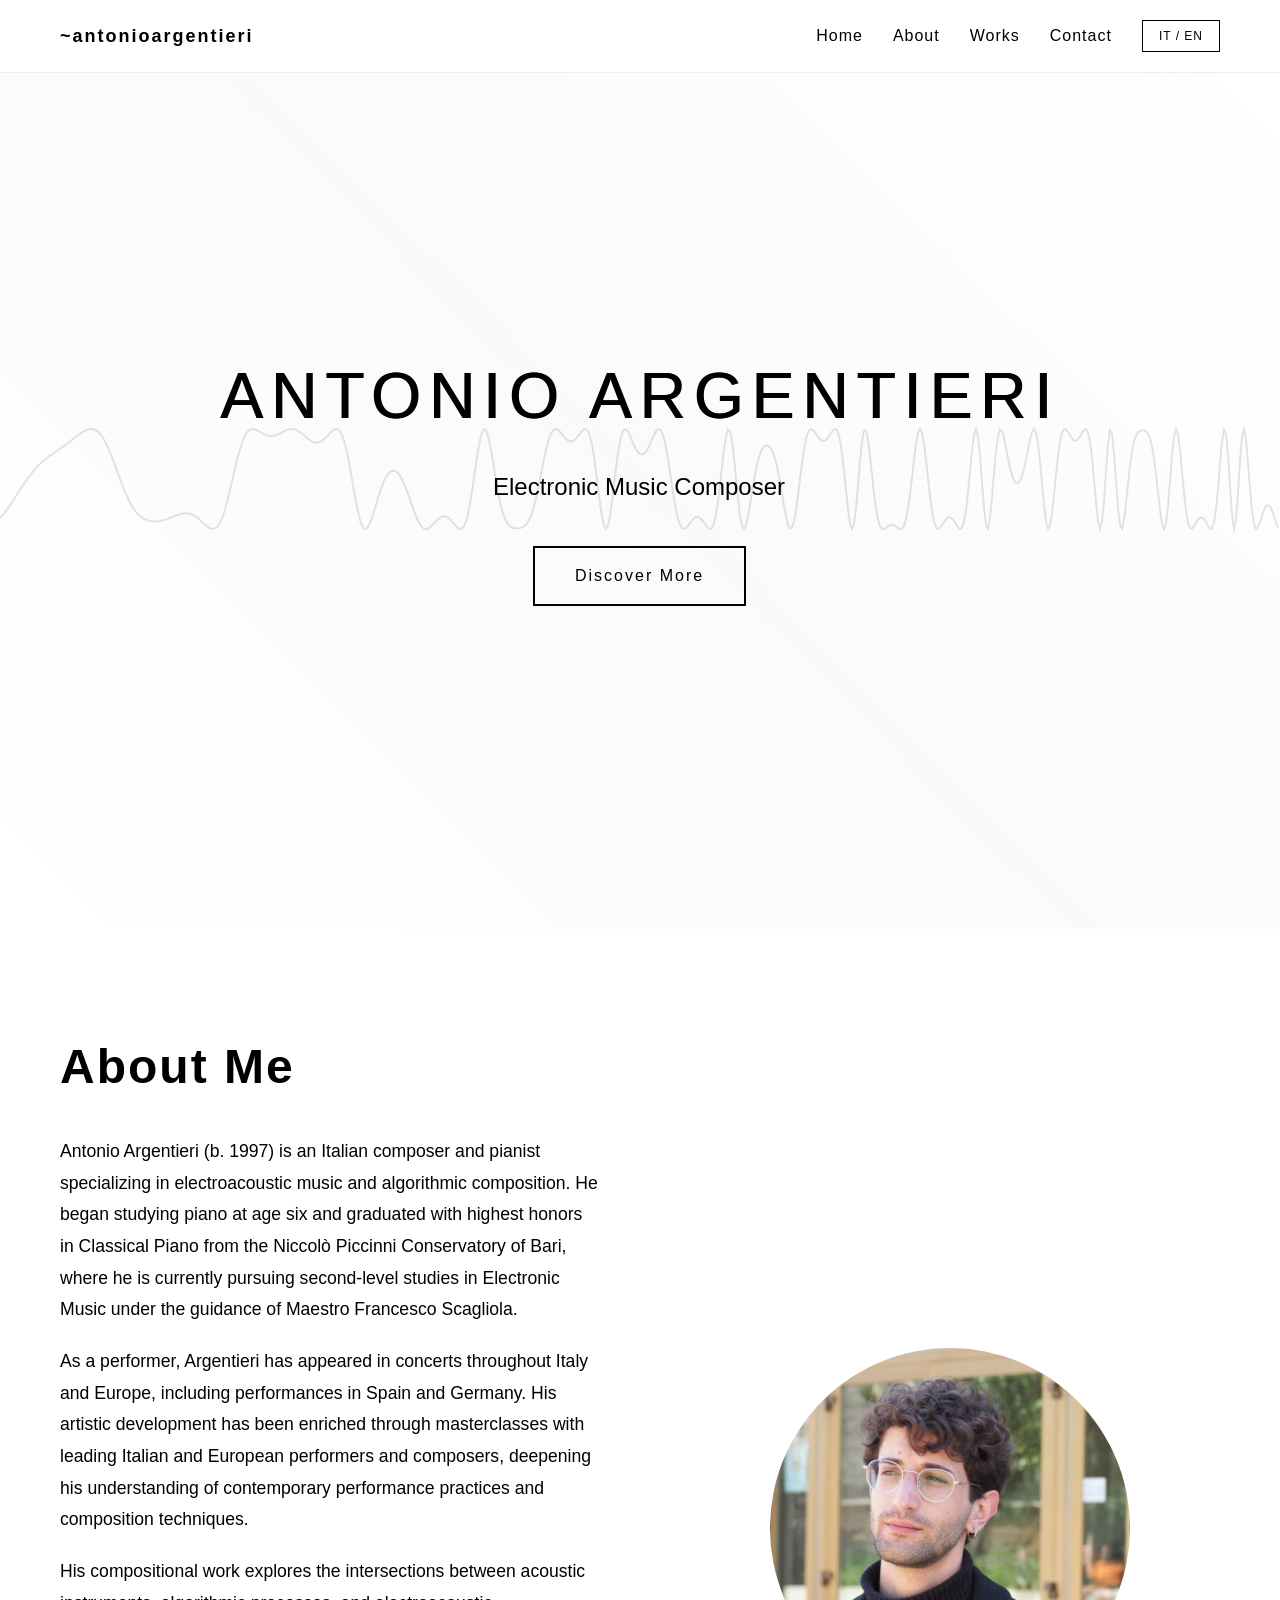
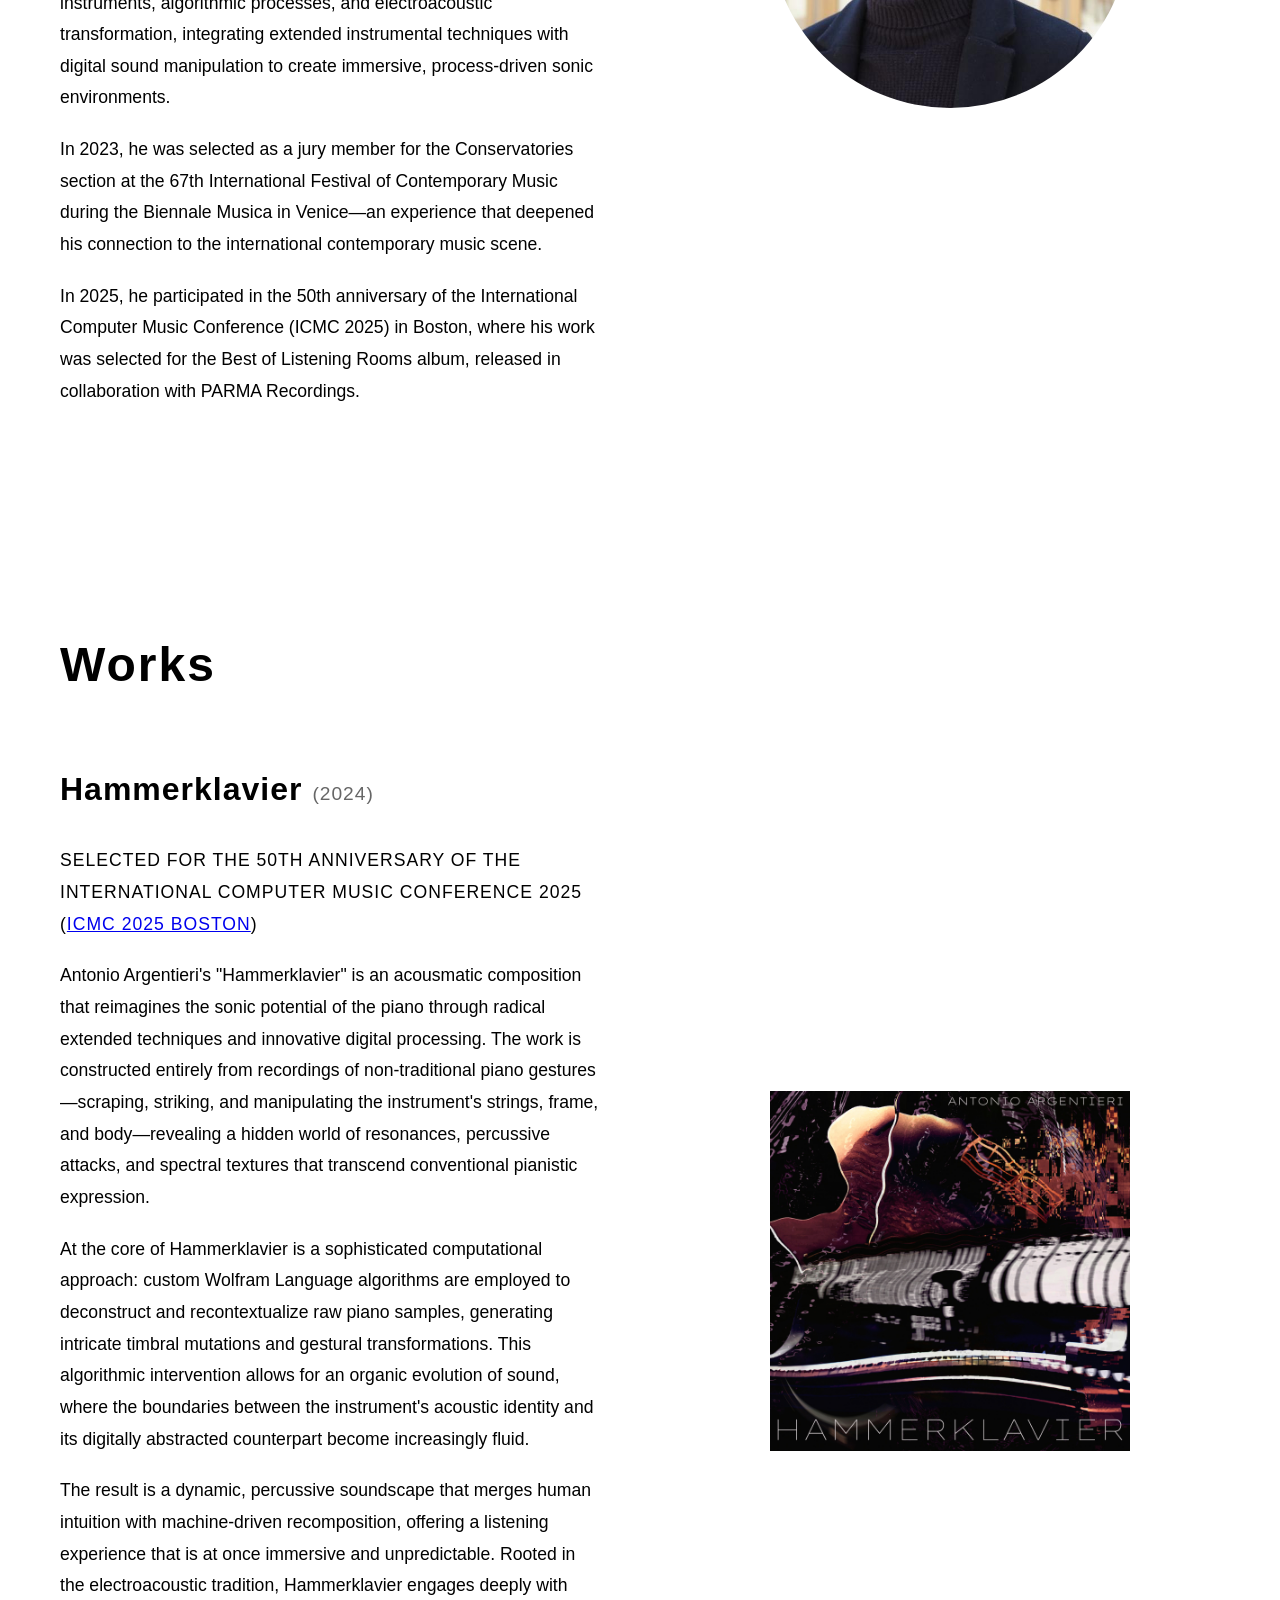
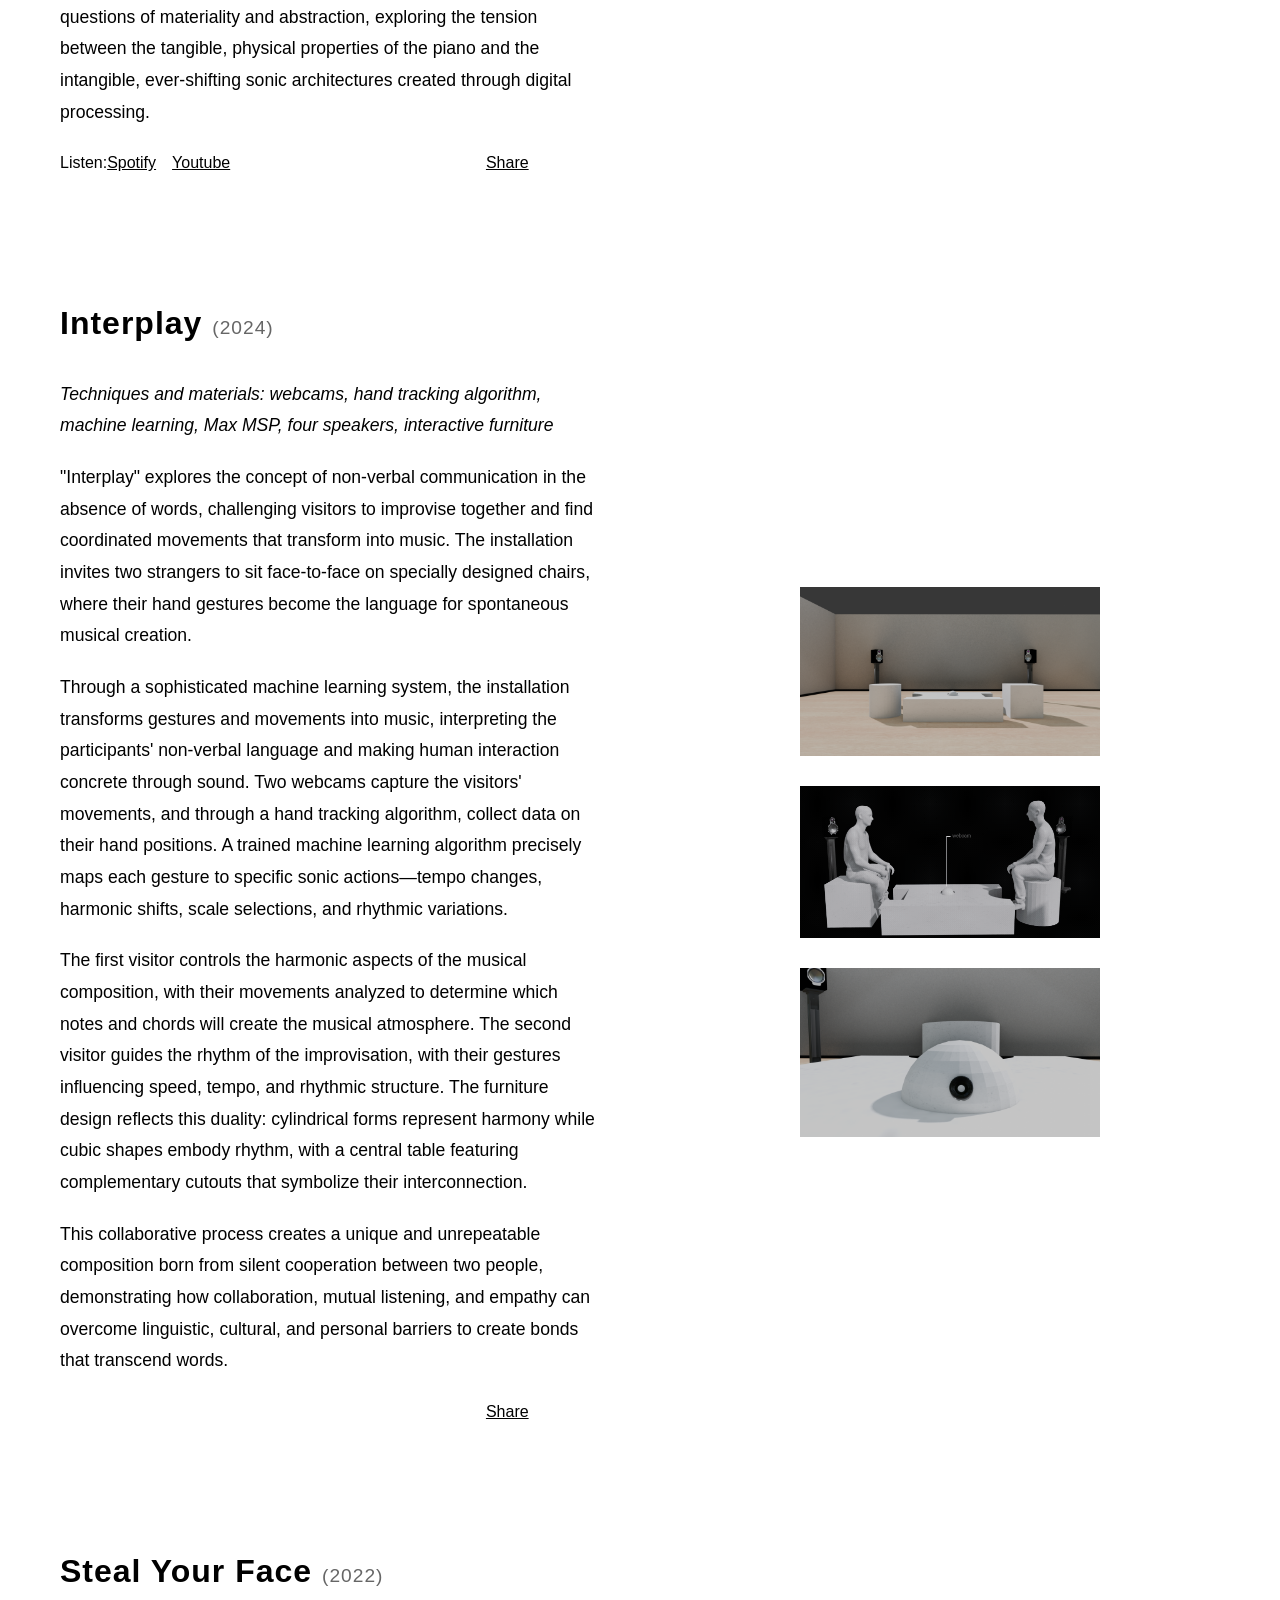
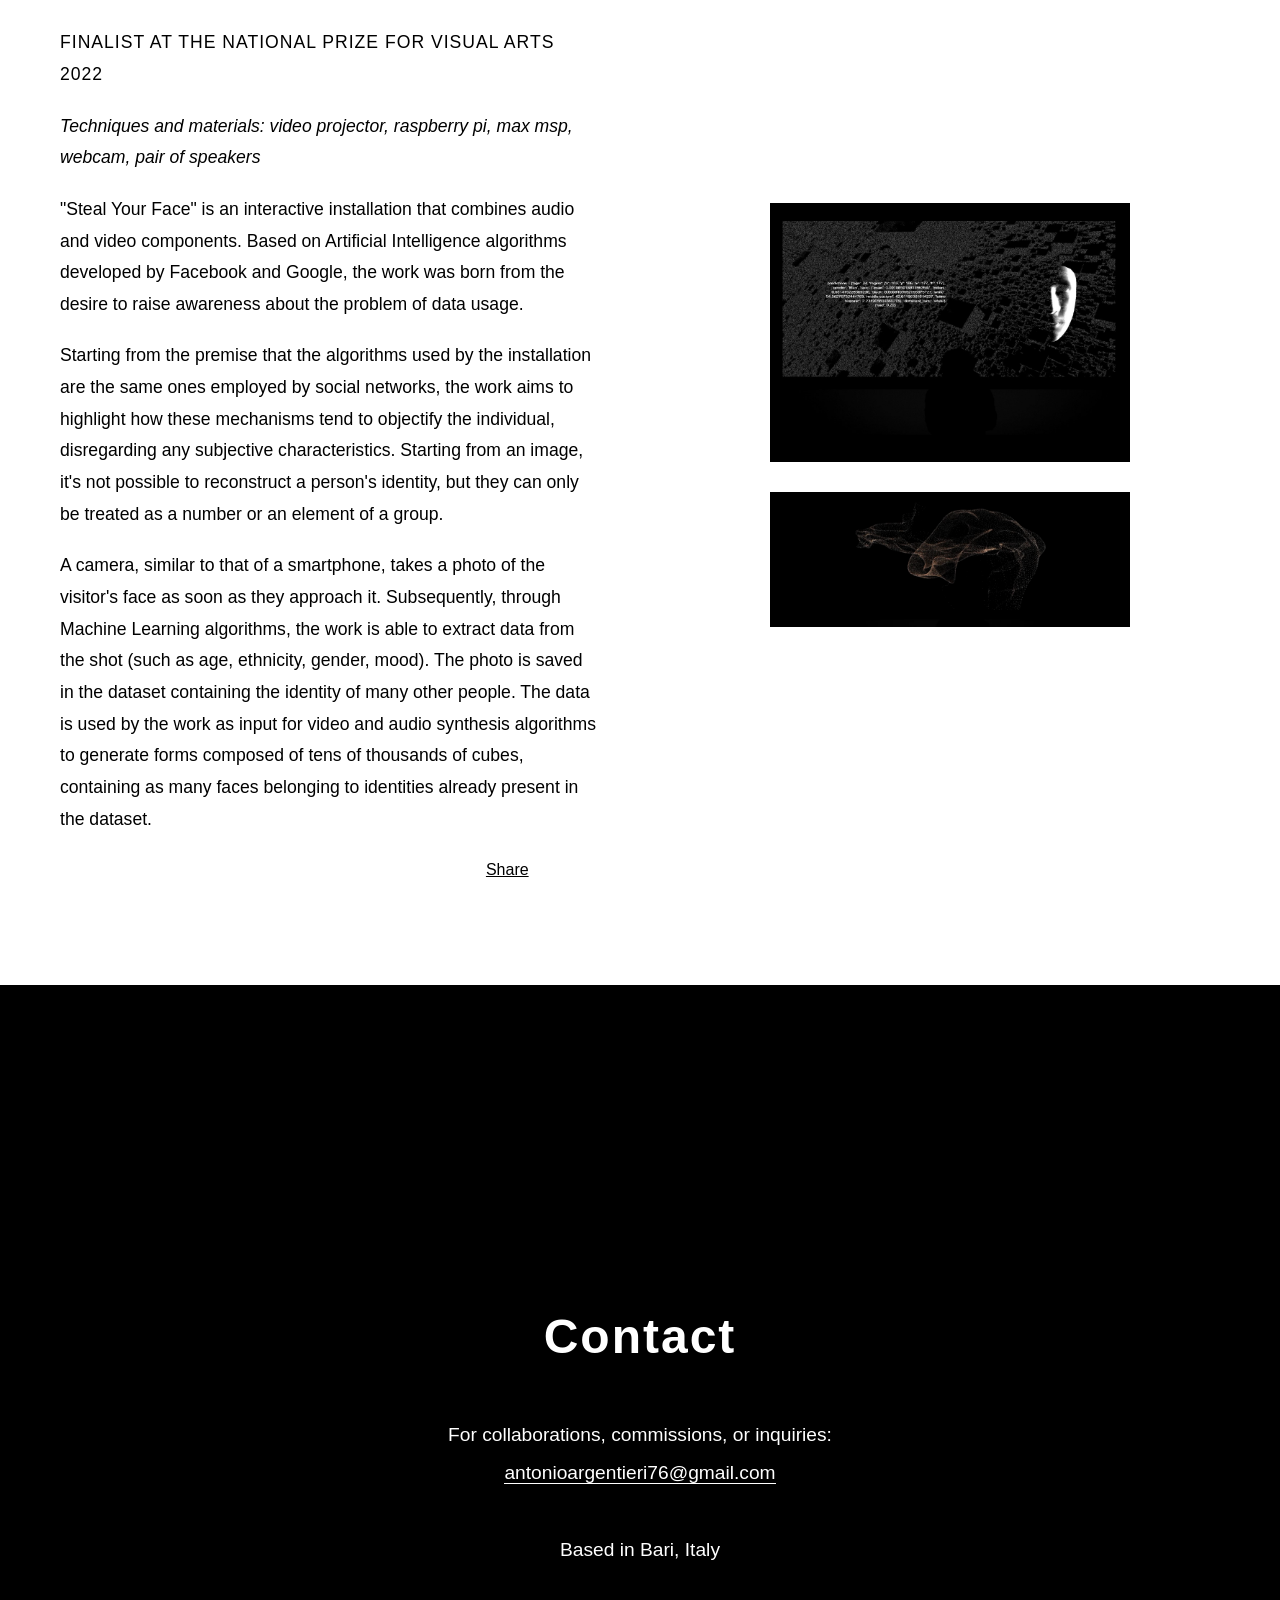
==== commit 0106d7e5: "Update index.html" ====
--- a/index.html
+++ b/index.html
@@ -938,12 +938,16 @@
                 <div class="about-text">
                     <h2 class="about-title" data-en="About Me" data-it="Chi Sono">About Me</h2>
                     <div class="about-description-en">
-                        <p>Antonio Argentieri is an Italian composer and pianist pursuing second-level studies in Electronic Music at the Niccolò Piccinni Conservatory of Bari, under the guidance of Maestro Francesco Scagliola.</p>
-                        <p>His artistic work explores the intersections between acoustic instruments, algorithmic processes, and electroacoustic transformation. He began his musical journey as a pianist at a very young age and earned his diploma with highest honors.</p>
-                        <p>In 2023, he was selected as a jury member for the Conservatories section at the 67th International Festival of Contemporary Music during the Biennale Musica in Venice—an experience that deepened his connection to the international contemporary music scene.</p>
-                        <p>In 2025, he participated in the 50th anniversary of the International Computer Music Conference (ICMC 2025) in Boston, where his work was selected for the Best of Listening Rooms album, released in collaboration with PARMA Recordings.</p> 
-                        <p>His artistic focus lies in integrating extended instrumental techniques and digital sound manipulation to create immersive, process-driven compositions.</p>
-                    </div>
+                        
+                    <p>Antonio Argentieri (b. 1997) is an Italian composer and pianist specializing in electroacoustic music and algorithmic composition. He began studying piano at age six and graduated with highest honors in Classical Piano from the Niccolò Piccinni Conservatory of Bari, where he is currently pursuing second-level studies in Electronic Music under the guidance of Maestro Francesco Scagliola.</p>
+
+                    <p>As a performer, Argentieri has appeared in concerts throughout Italy and Europe, including performances in Spain and Germany. His artistic development has been enriched through masterclasses with leading Italian and European performers and composers, deepening his understanding of contemporary performance practices and composition techniques.</p>
+
+                    <p>His compositional work explores the intersections between acoustic instruments, algorithmic processes, and electroacoustic transformation, integrating extended instrumental techniques with digital sound manipulation to create immersive, process-driven sonic environments.</p>
+
+                    <p>In 2023, he was selected as a jury member for the Conservatories section at the 67th International Festival of Contemporary Music during the Biennale Musica in Venice—an experience that deepened his connection to the international contemporary music scene.</p>
+
+                    <p>In 2025, he participated in the 50th anniversary of the International Computer Music Conference (ICMC 2025) in Boston, where his work was selected for the Best of Listening Rooms album, released in collaboration with PARMA Recordings.</p>                    </div>
                     <div class="about-description-it hidden">
                         <p>Antonio Argentieri è un compositore e pianista italiano che sta conseguendo studi di secondo livello in Musica Elettronica al Conservatorio Niccolò Piccinni di Bari, sotto la guida del Maestro Francesco Scagliola.</p>
                         <p>Il suo lavoro artistico esplora le intersezioni tra strumenti acustici, processi algoritmici e trasformazione elettroacustica. Ha iniziato il suo percorso musicale come pianista in tenera età e ha conseguito il diploma con il massimo dei voti.</p>
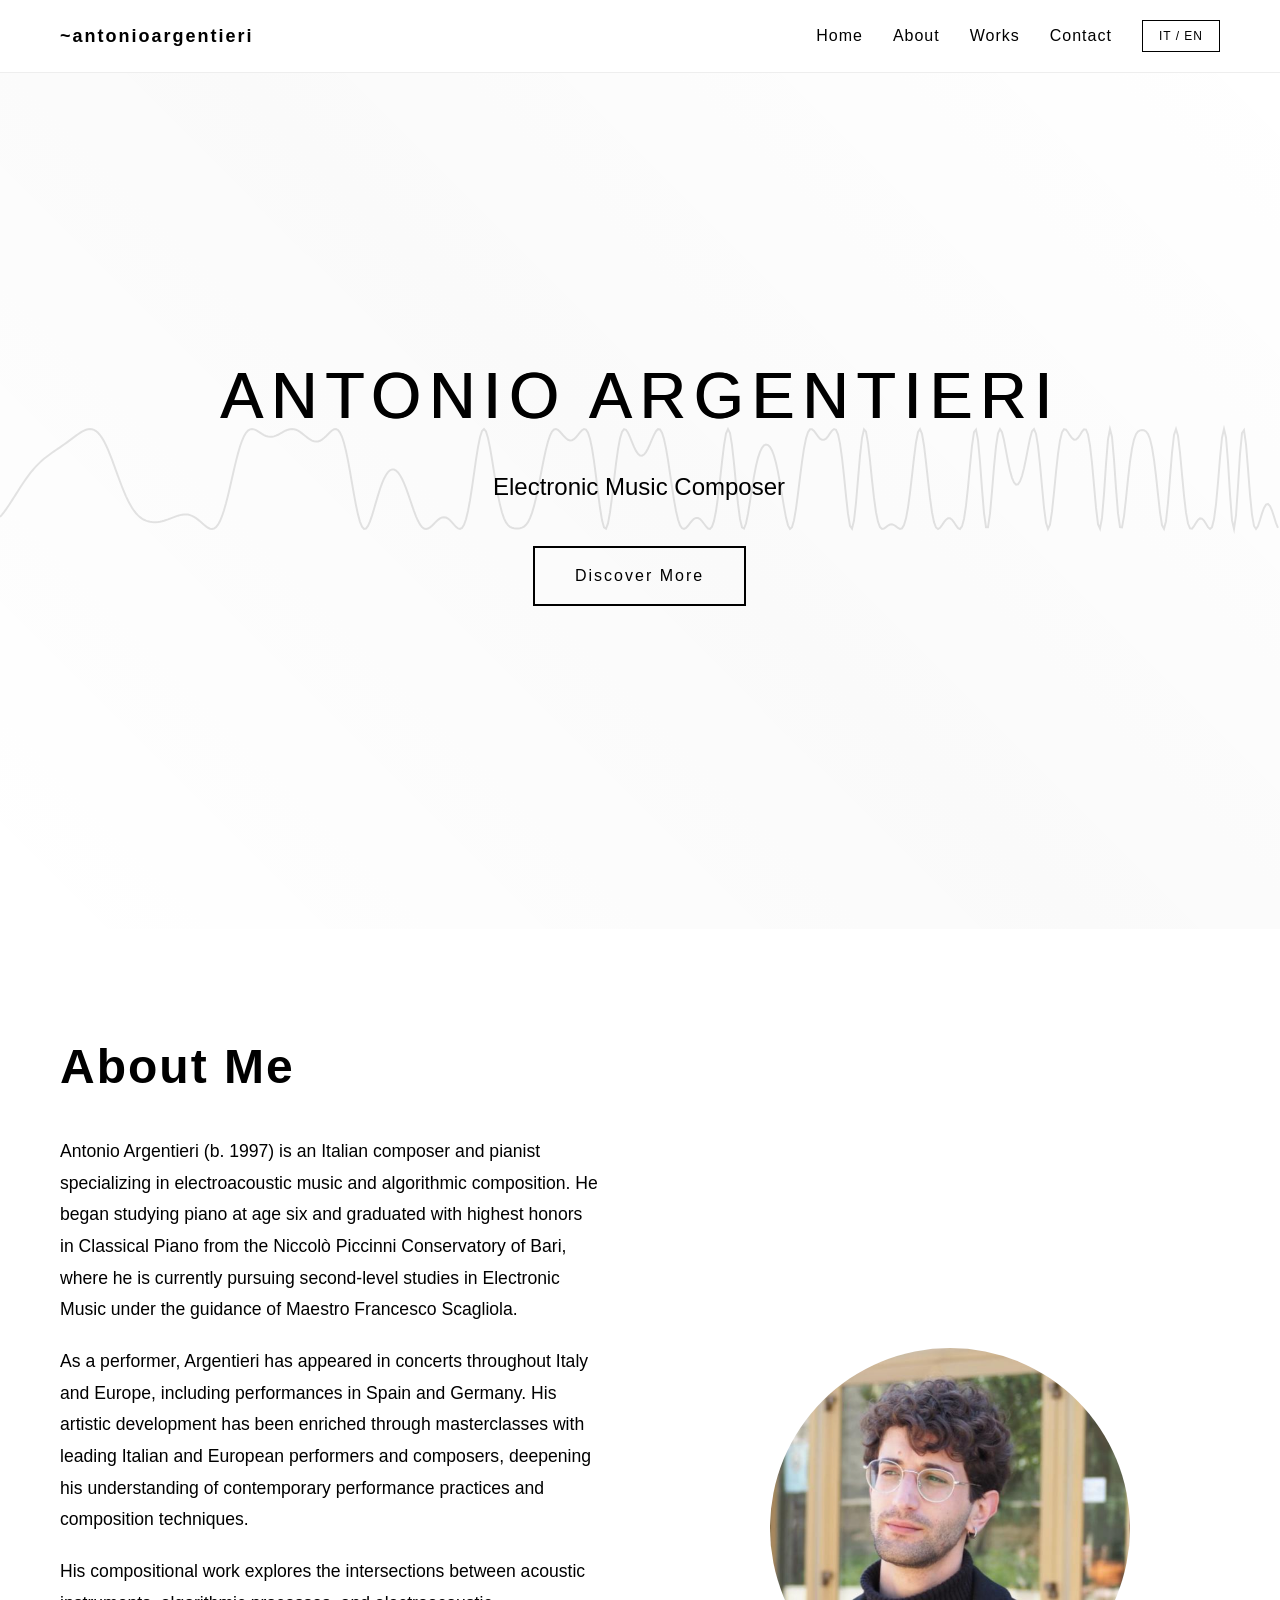
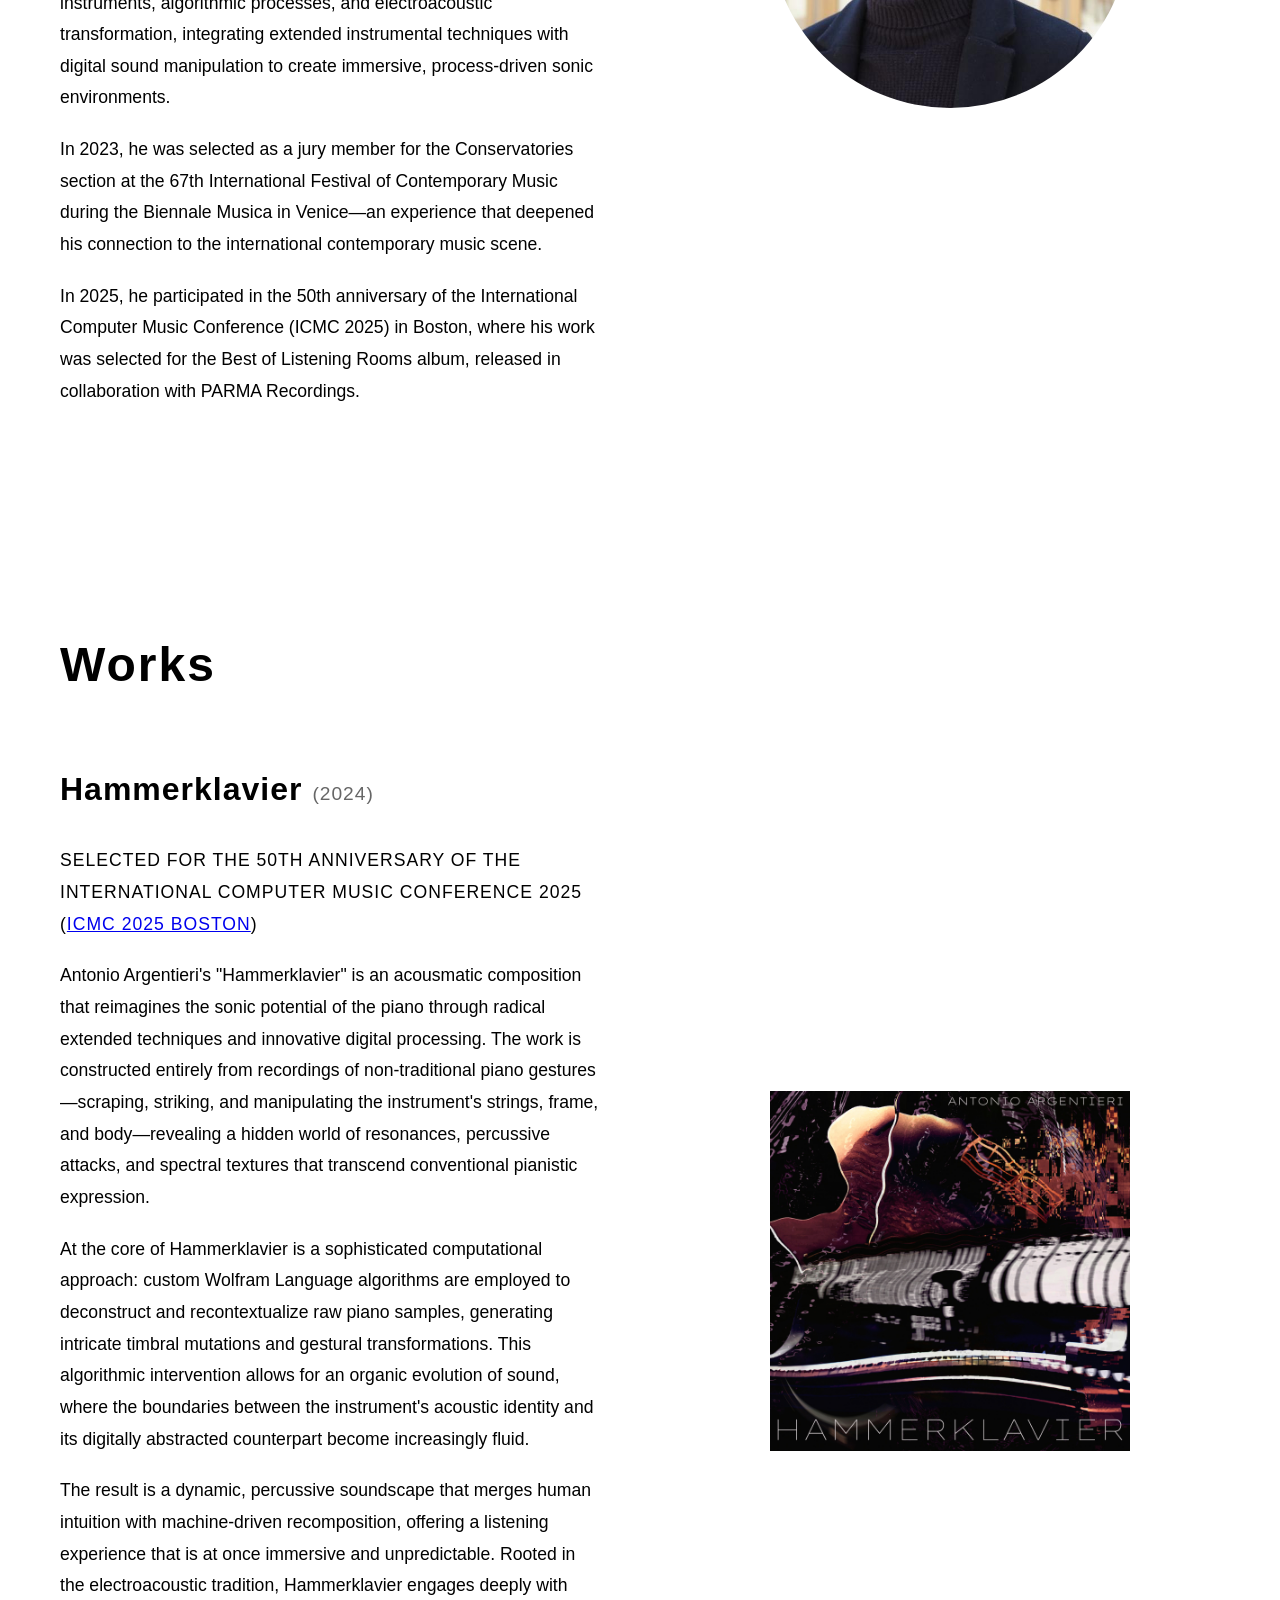
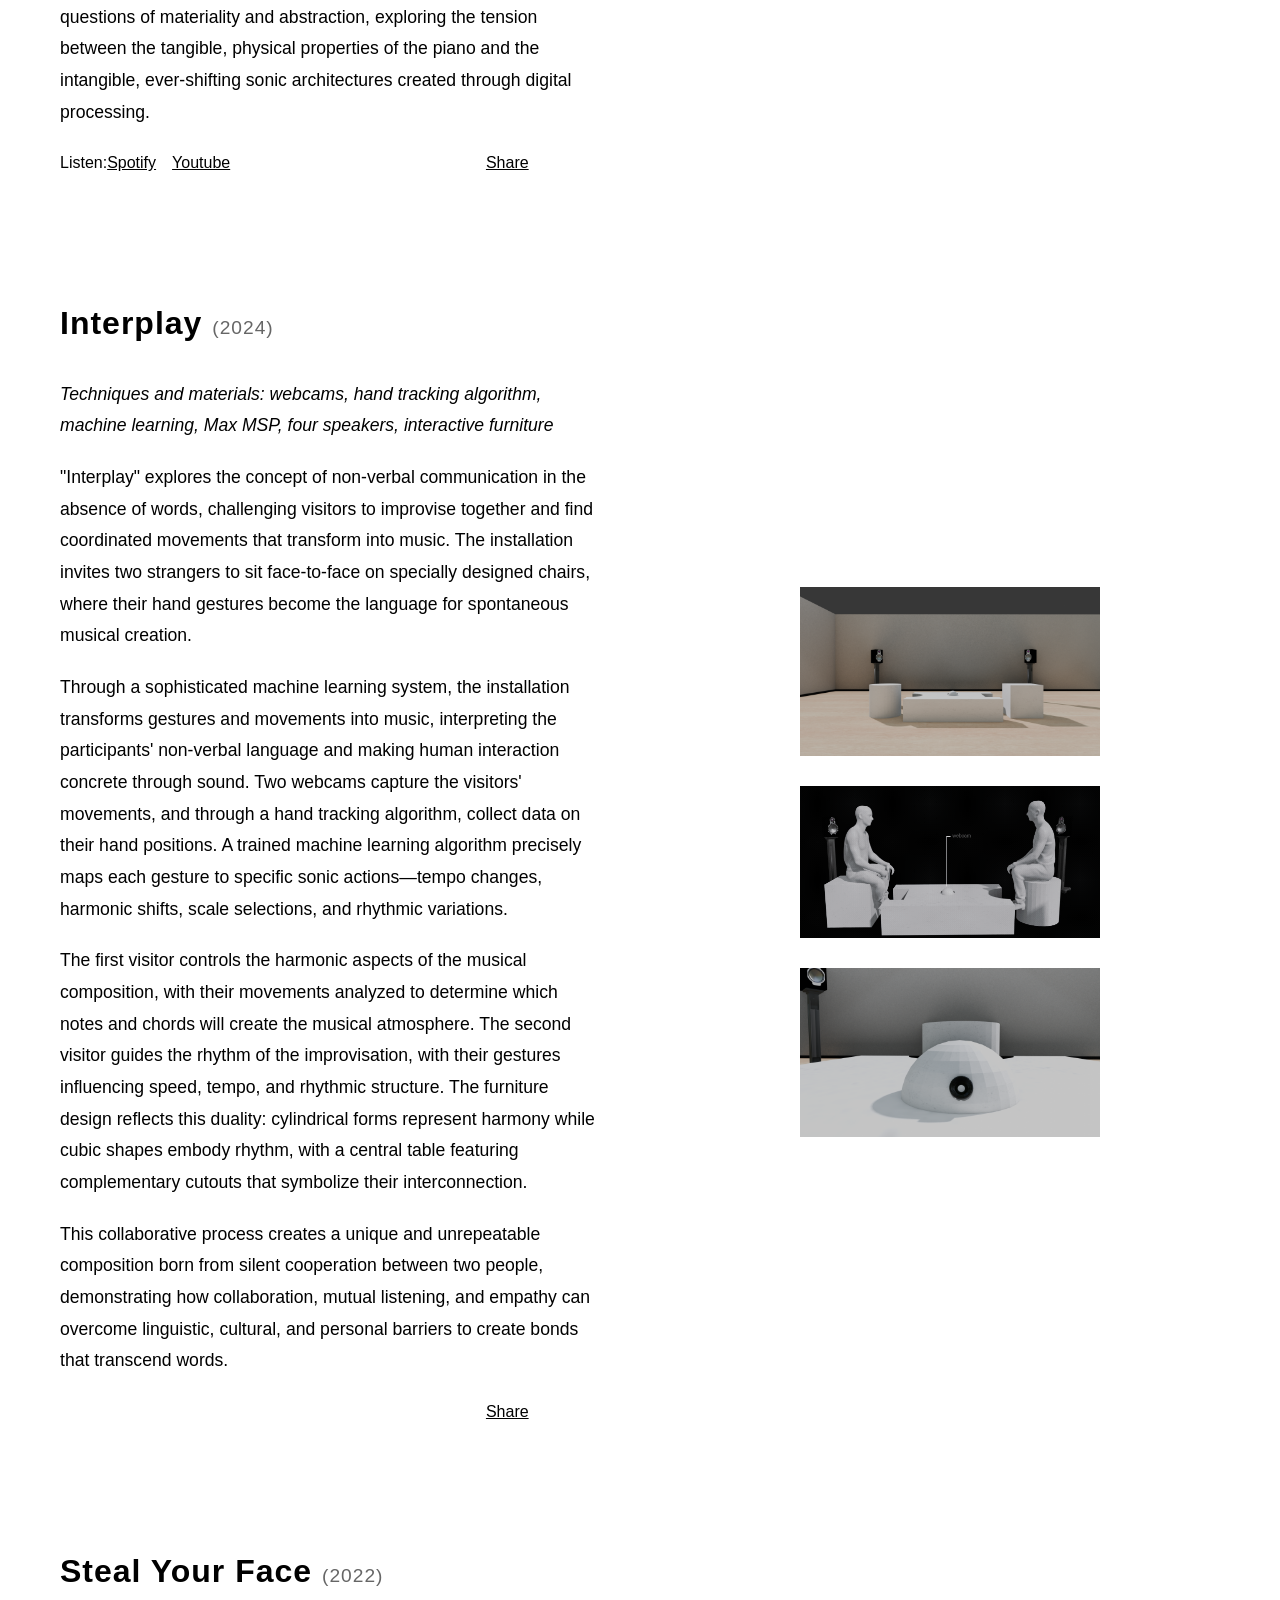
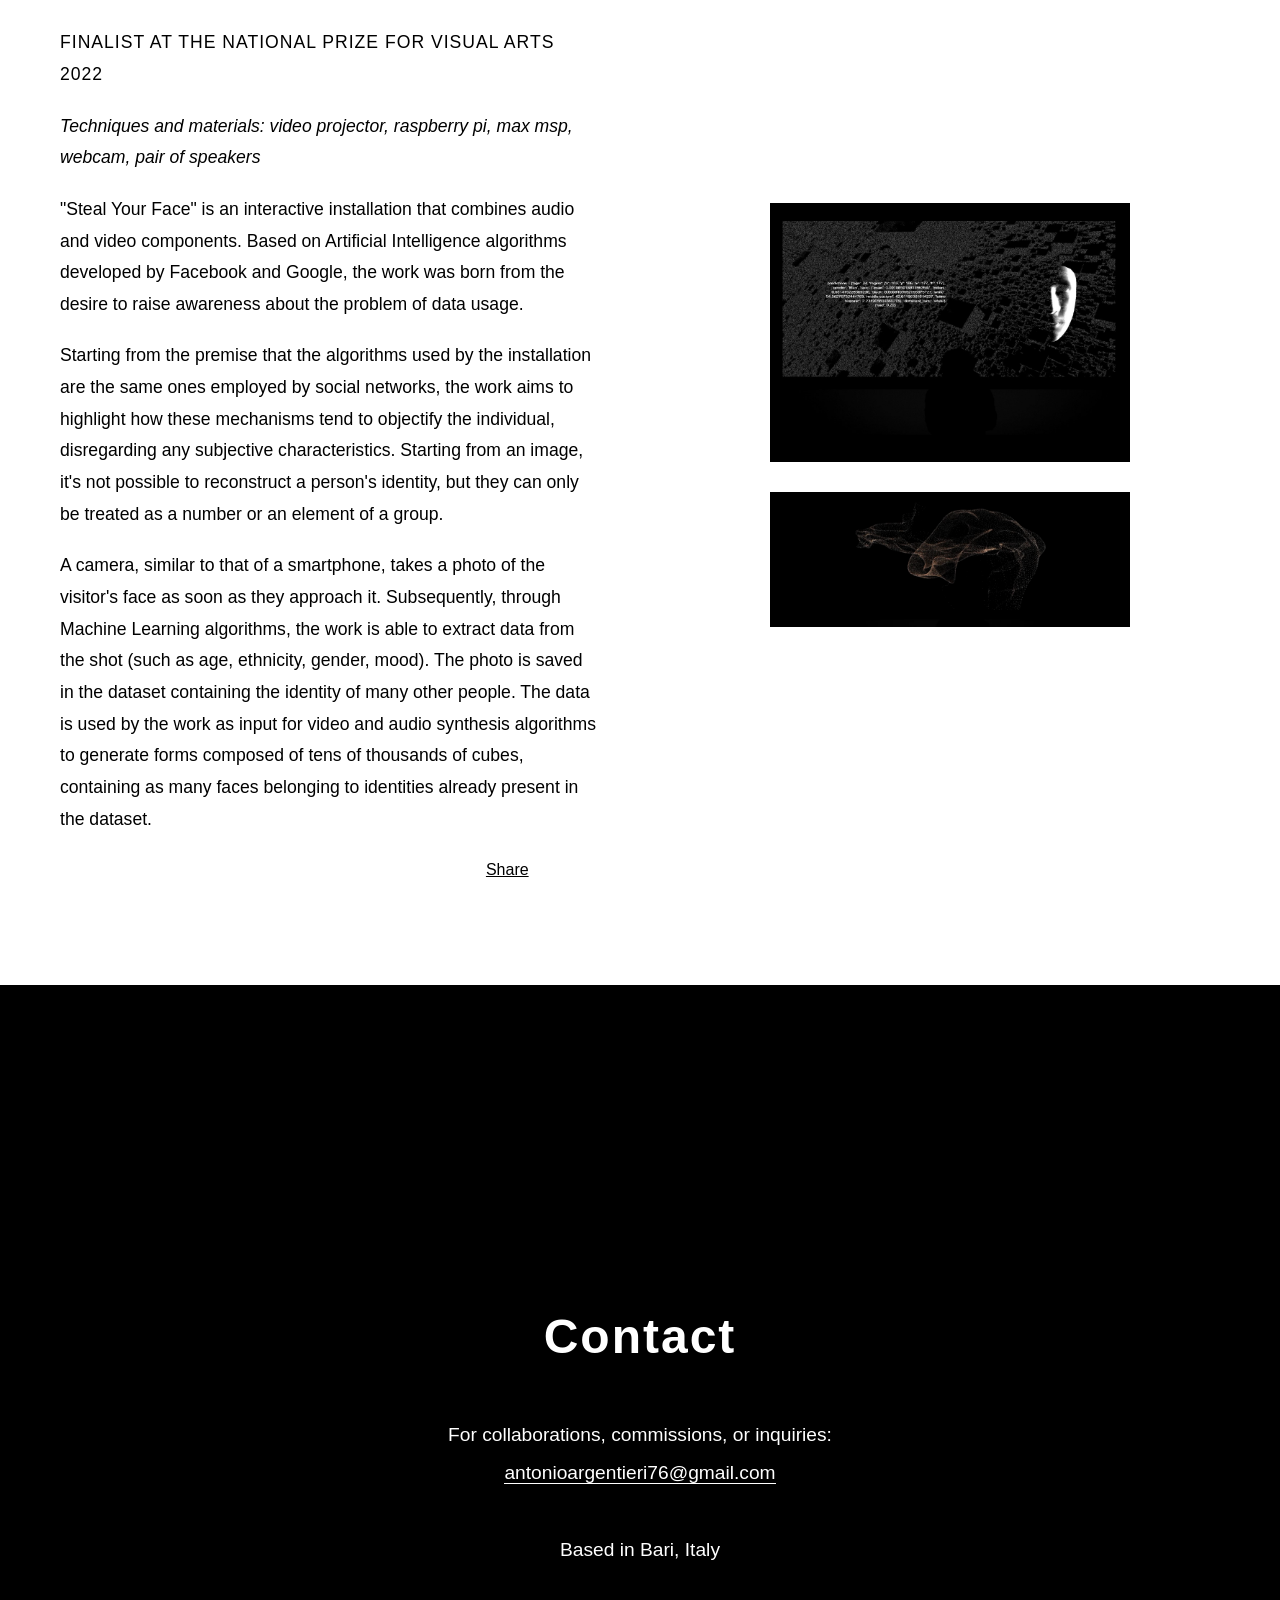
==== commit cf439bc3: "Update index.html" ====
--- a/index.html
+++ b/index.html
@@ -949,10 +949,15 @@
 
                     <p>In 2025, he participated in the 50th anniversary of the International Computer Music Conference (ICMC 2025) in Boston, where his work was selected for the Best of Listening Rooms album, released in collaboration with PARMA Recordings.</p>                    </div>
                     <div class="about-description-it hidden">
-                        <p>Antonio Argentieri è un compositore e pianista italiano che sta conseguendo studi di secondo livello in Musica Elettronica al Conservatorio Niccolò Piccinni di Bari, sotto la guida del Maestro Francesco Scagliola.</p>
-                        <p>Il suo lavoro artistico esplora le intersezioni tra strumenti acustici, processi algoritmici e trasformazione elettroacustica. Ha iniziato il suo percorso musicale come pianista in tenera età e ha conseguito il diploma con il massimo dei voti.</p>
-                        <p>Nel 2023 è stato selezionato come membro della giuria per la sezione Conservatori al 67° Festival Internazionale di Musica Contemporanea durante la Biennale Musica di Venezia—un'esperienza che ha approfondito la sua connessione con la scena musicale contemporanea internazionale.</p>
-                        <p>Il suo focus artistico consiste nell'integrare tecniche strumentali estese e manipolazione sonora digitale per creare composizioni immersive e guidate dal processo.</p>
+                        <p>Antonio Argentieri (n. 1997) è un compositore e pianista italiano specializzato in musica elettroacustica e composizione algoritmica. Ha iniziato lo studio del pianoforte all'età di sei anni e si è diplomato con il massimo dei voti in Pianoforte Classico presso il Conservatorio Niccolò Piccinni di Bari, dove attualmente sta conseguendo il diploma accademico di secondo livello in Musica Elettronica sotto la guida del Maestro Francesco Scagliola.</p>
+
+                        <p>Come interprete, Argentieri si è esibito in concerti in tutta Italia e in Europa, incluse performance in Spagna e Germania. Il suo sviluppo artistico è stato arricchito attraverso masterclass con importanti interpreti e compositori italiani ed europei, approfondendo la sua comprensione delle pratiche esecutive contemporanee e delle tecniche compositive.</p>
+
+                        <p>Il suo lavoro compositivo esplora le intersezioni tra strumenti acustici, processi algoritmici e trasformazione elettroacustica, integrando tecniche strumentali estese con la manipolazione digitale del suono per creare ambienti sonori immersivi guidati dal processo.</p>
+
+                        <p>Nel 2023 è stato selezionato come membro di giuria per la sezione Conservatori al 67° Festival Internazionale di Musica Contemporanea durante la Biennale Musica di Venezia—un'esperienza che ha approfondito la sua connessione con la scena musicale contemporanea internazionale.</p>
+
+                        <p>Nel 2025 ha partecipato al 50° anniversario dell'International Computer Music Conference (ICMC 2025) a Boston, dove il suo lavoro è stato selezionato per l'album Best of Listening Rooms, pubblicato in collaborazione con PARMA Recordings.</p>
                     </div>
                 </div>
                 <div class="about-image">
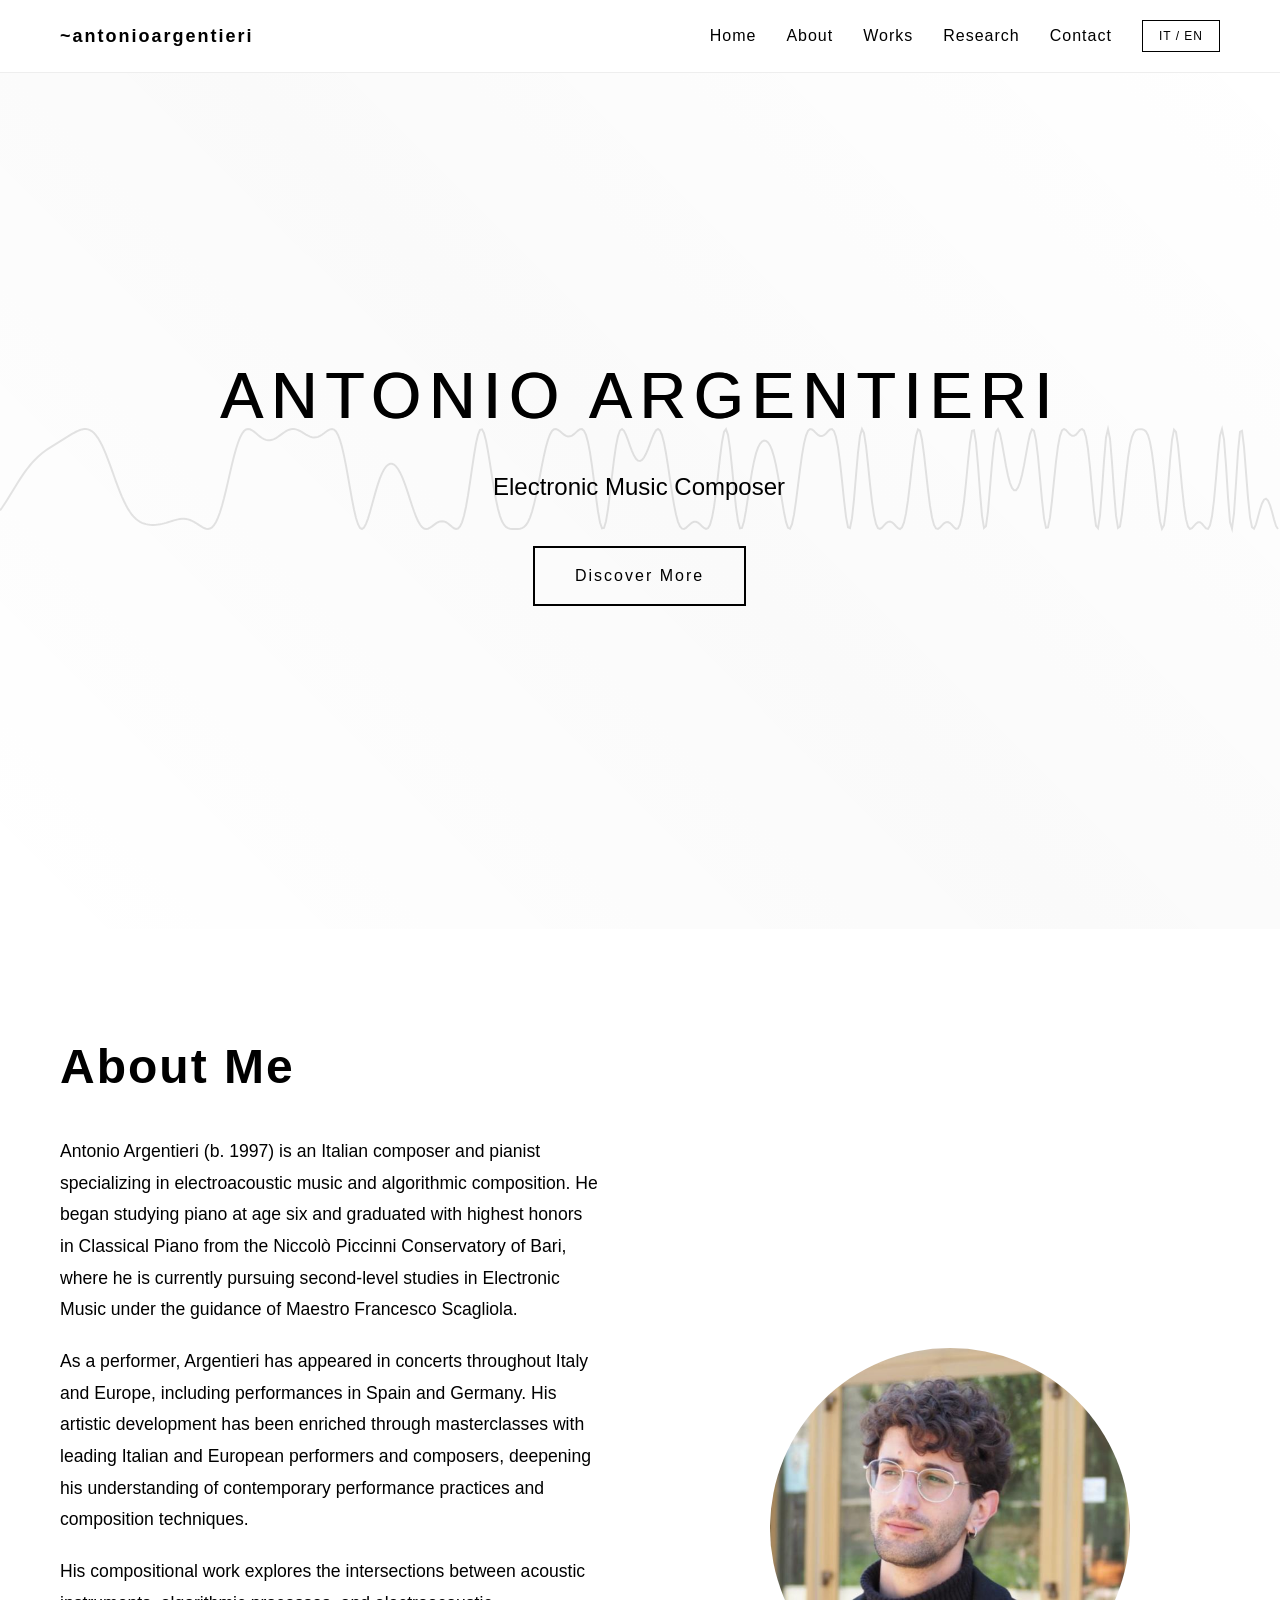
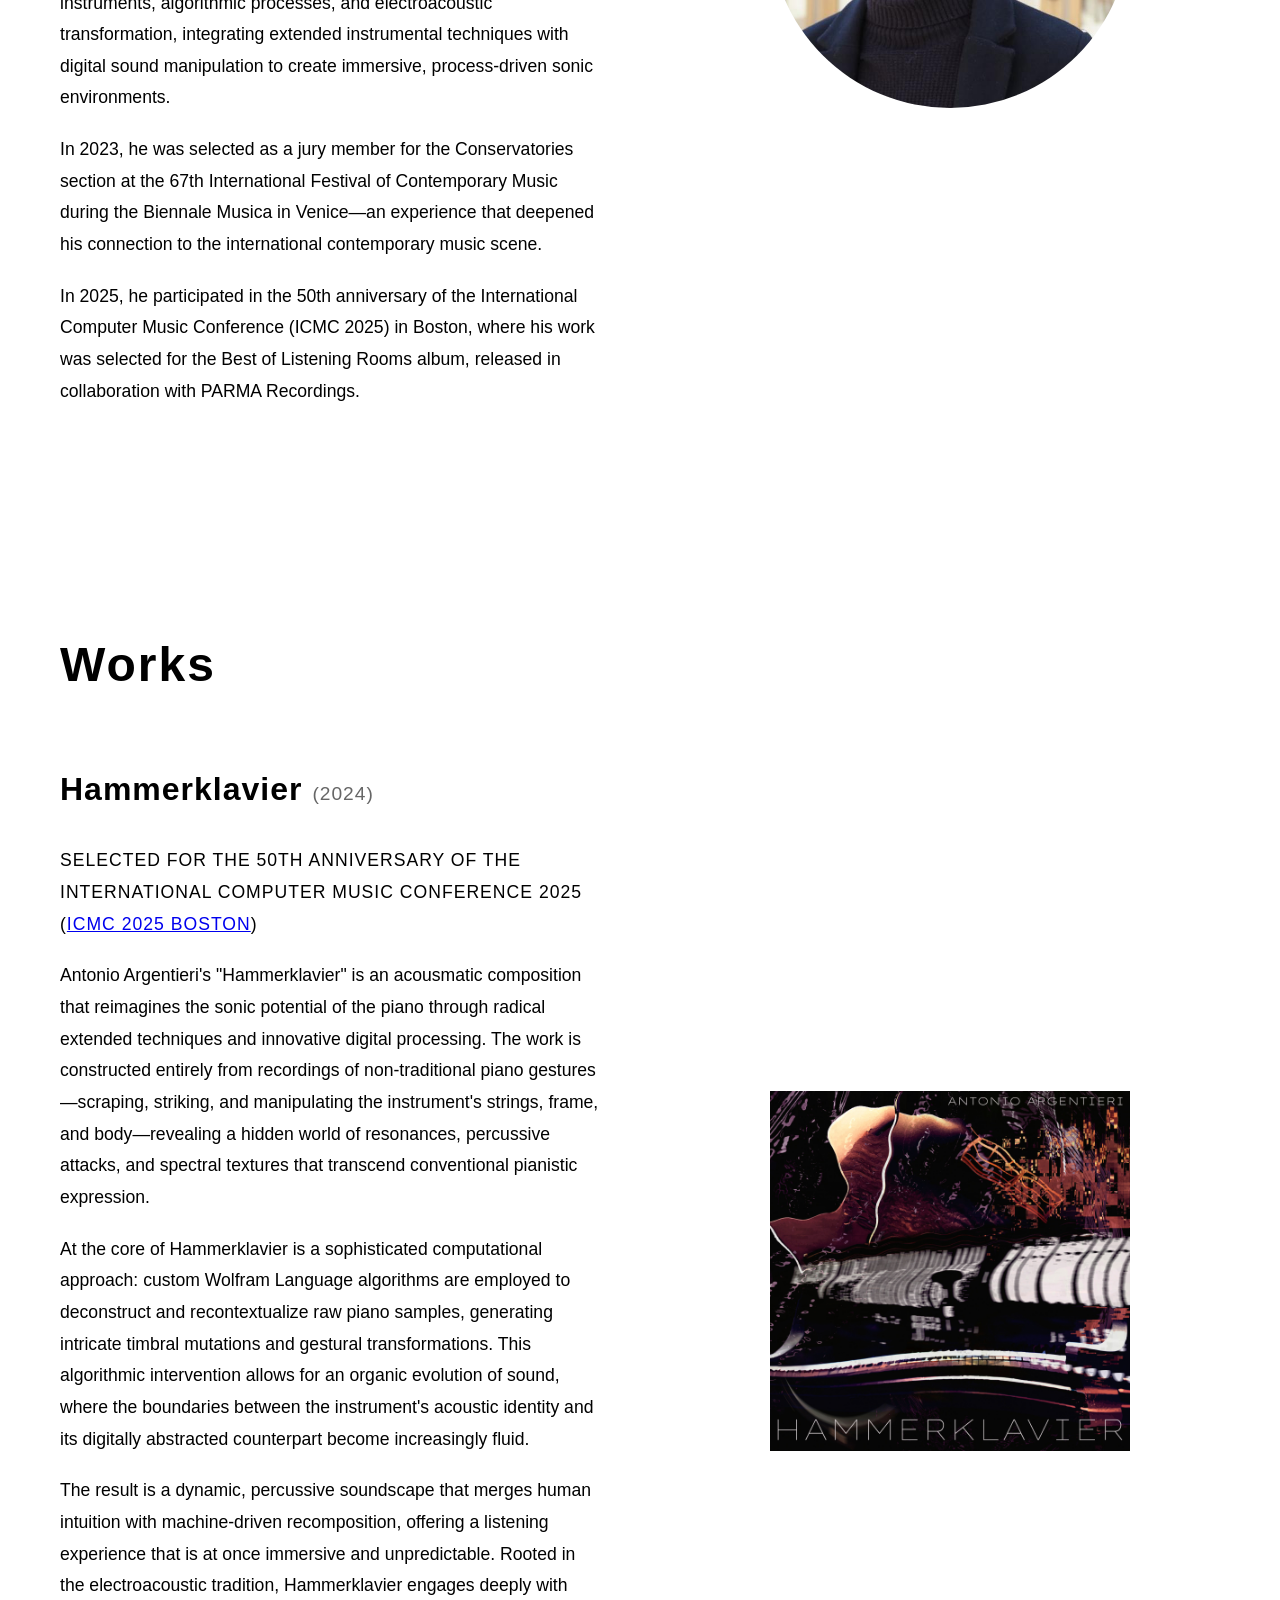
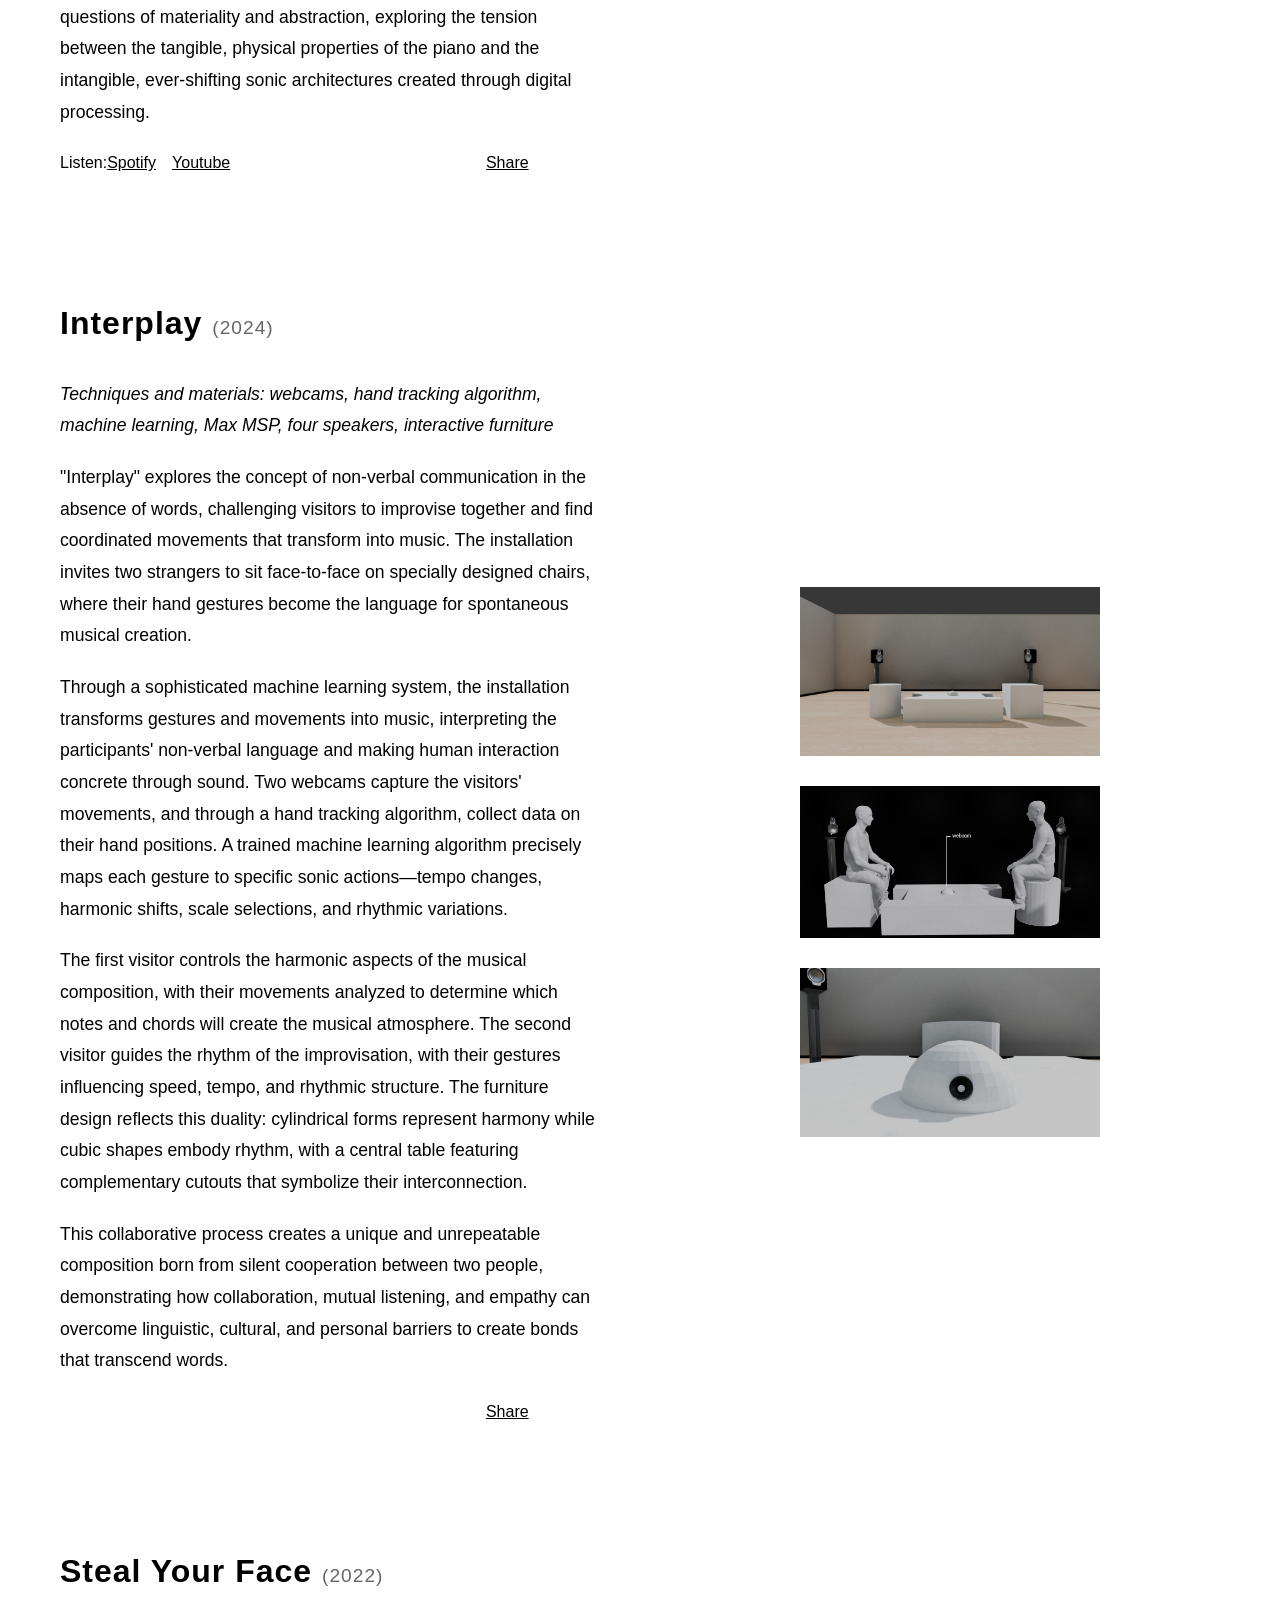
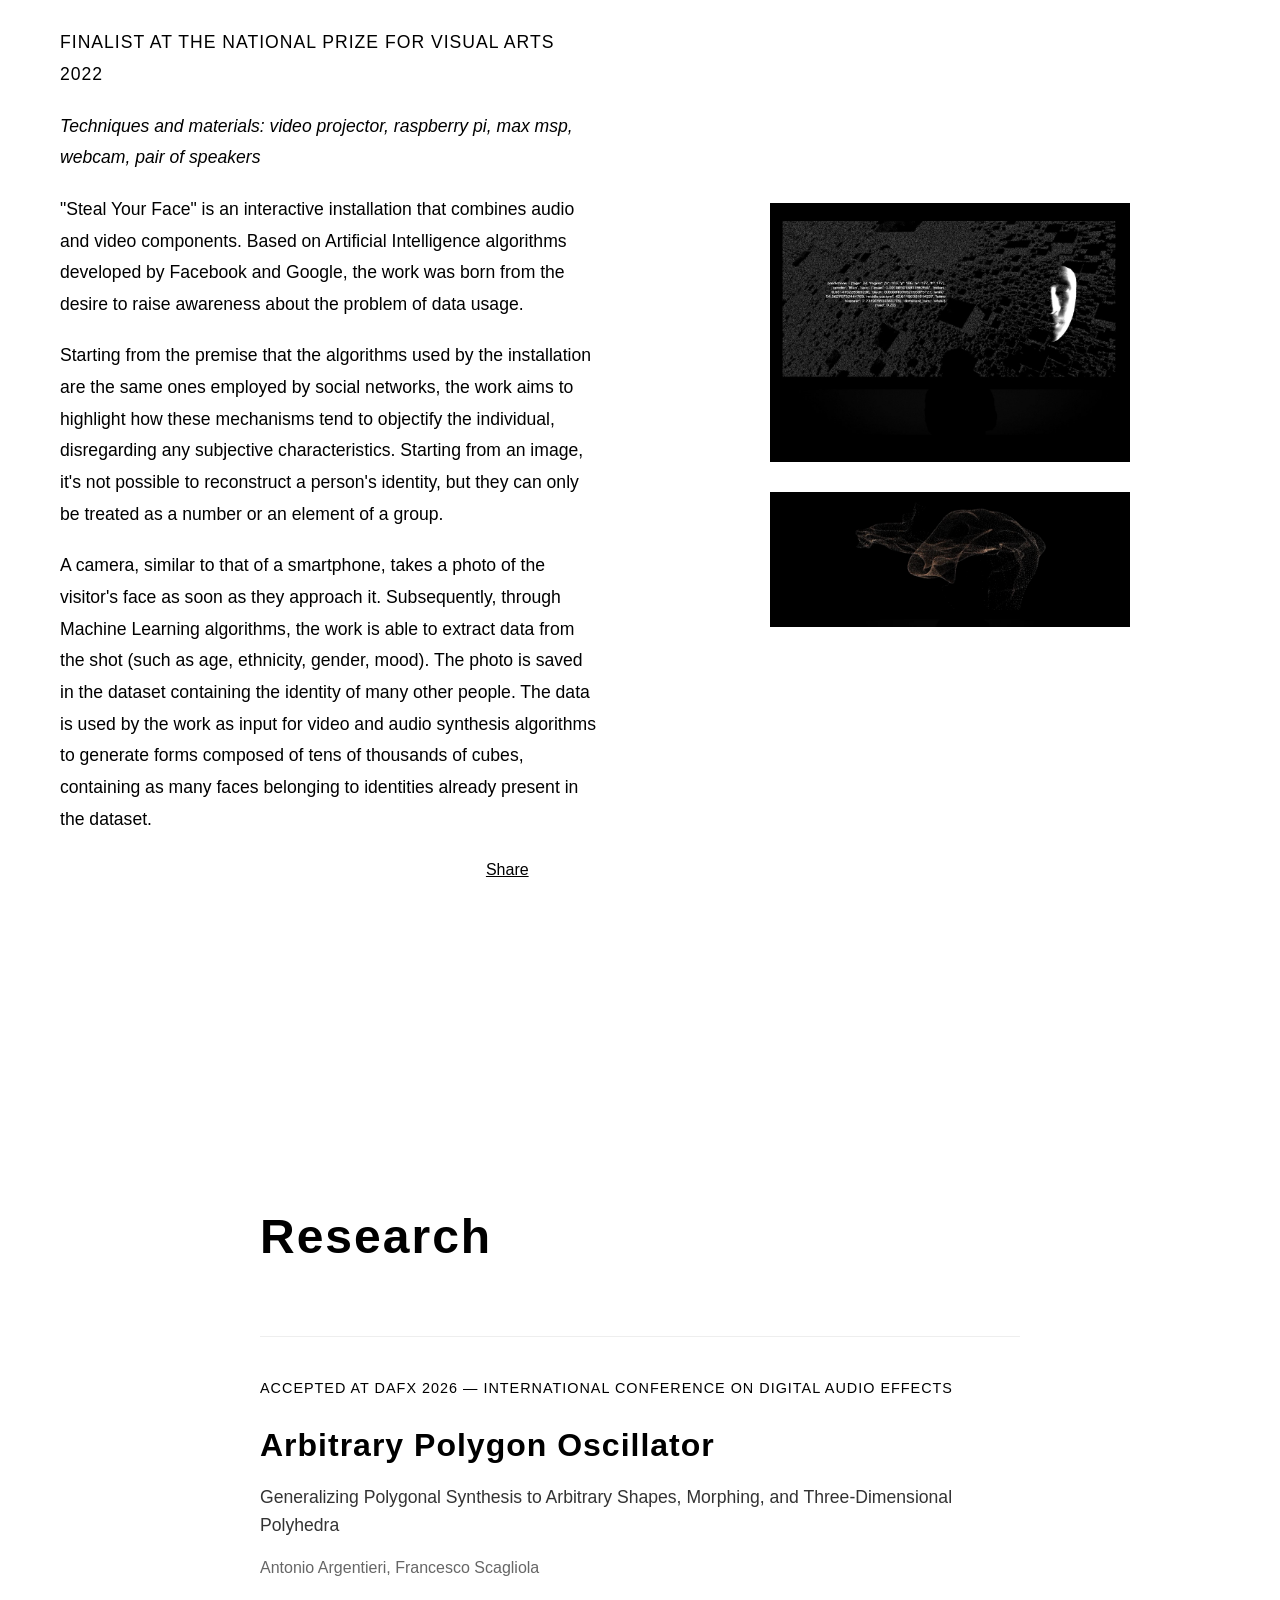
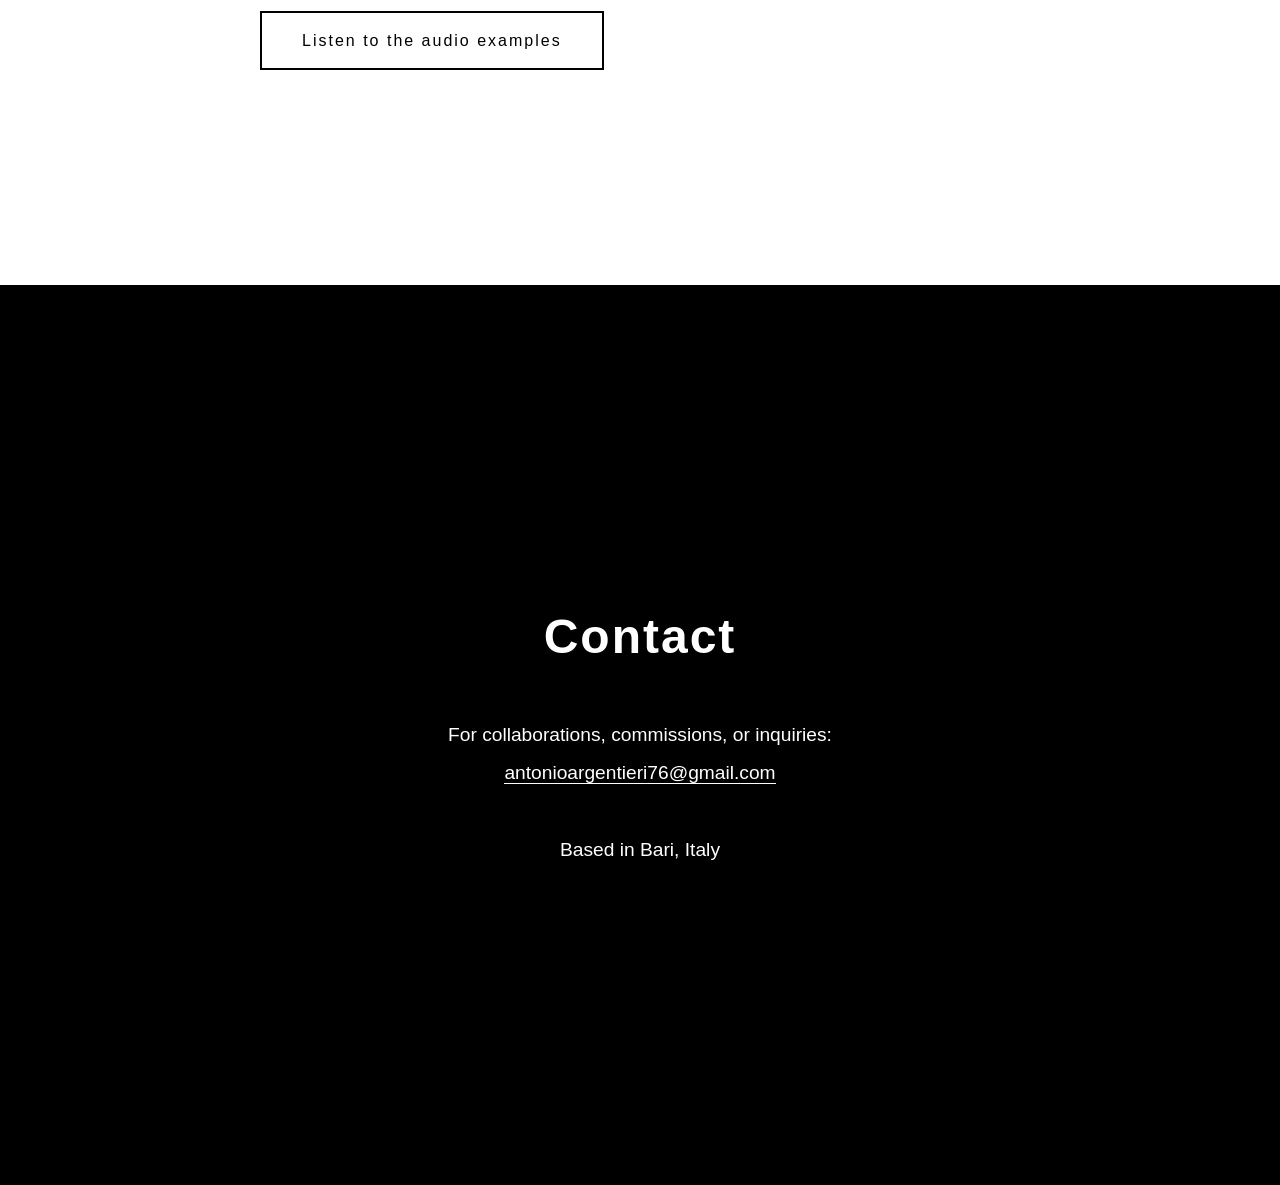
==== commit 1749815b: "comp_page_Polygon" ====
--- a/index.html
+++ b/index.html
@@ -475,8 +475,75 @@
             align-items: center;
         }
 
+        /* Research Section */
+        .research {
+            background: #fff;
+        }
+
+        .research-content h2 {
+            font-size: 3rem;
+            margin-bottom: 60px;
+            font-weight: bold;
+            letter-spacing: 2px;
+            text-align: left;
+        }
+
+        .research-item {
+            border-top: 1px solid #eee;
+            padding-top: 40px;
+            max-width: 760px;
+        }
+
+        .research-venue {
+            font-size: 0.9rem;
+            font-weight: 500;
+            color: #000;
+            margin-bottom: 20px;
+            text-transform: uppercase;
+            letter-spacing: 1px;
+        }
+
+        .research-item h3 {
+            font-size: 2rem;
+            margin-bottom: 12px;
+            font-weight: bold;
+            letter-spacing: 1px;
+        }
+
+        .research-subtitle {
+            font-size: 1.1rem;
+            line-height: 1.6;
+            font-weight: 300;
+            color: #333;
+            margin-bottom: 16px;
+        }
+
+        .research-authors {
+            font-size: 1rem;
+            font-weight: 300;
+            color: #666;
+            margin-bottom: 30px;
+        }
+
+        .research-button {
+            display: inline-block;
+            padding: 15px 40px;
+            border: 2px solid #000;
+            color: #000;
+            text-decoration: none;
+            letter-spacing: 2px;
+            transition: all 0.3s ease;
+        }
+
+        .research-button:hover {
+            background: #000;
+            color: #fff;
+            transform: translateY(-2px);
+            box-shadow: 0 5px 15px rgba(0,0,0,0.2);
+        }
+
         /* Contact Section */
-        
+
         .contact {
             background: #000;
             color: #fff;
@@ -900,6 +967,7 @@
                     <li><a href="#home" class="nav-link" data-en="Home" data-it="Home">Home</a></li>
                     <li><a href="#about" class="nav-link" data-en="About" data-it="Chi Sono">About</a></li>
                     <li><a href="#works" class="nav-link" data-en="Works" data-it="Opere">Works</a></li>
+                    <li><a href="#research" class="nav-link" data-en="Research" data-it="Ricerca">Research</a></li>
                     <li><a href="#contact" class="nav-link" data-en="Contact" data-it="Contatti">Contact</a></li>
                     <li><button class="language-switch" onclick="toggleLanguage()">IT / EN</button></li>
                 </ul>
@@ -1108,6 +1176,22 @@
         </div>
     </section>
 
+    <!-- Research Section -->
+    <section class="section research" id="research">
+        <div class="container">
+            <div class="research-content">
+                <h2 class="research-title" data-en="Research" data-it="Ricerca">Research</h2>
+                <div class="research-item">
+                    <p class="research-venue" data-en="Accepted at DAFx 2026 — International Conference on Digital Audio Effects" data-it="Accettato a DAFx 2026 — International Conference on Digital Audio Effects">Accepted at DAFx 2026 — International Conference on Digital Audio Effects</p>
+                    <h3>Arbitrary Polygon Oscillator</h3>
+                    <p class="research-subtitle" data-en="Generalizing Polygonal Synthesis to Arbitrary Shapes, Morphing, and Three-Dimensional Polyhedra" data-it="Generalizzazione della sintesi poligonale a forme arbitrarie, morphing e poliedri tridimensionali">Generalizing Polygonal Synthesis to Arbitrary Shapes, Morphing, and Three-Dimensional Polyhedra</p>
+                    <p class="research-authors">Antonio Argentieri, Francesco Scagliola</p>
+                    <a href="polygon_demo/" class="research-button" target="_blank" data-en="Listen to the audio examples" data-it="Ascolta gli esempi audio">Listen to the audio examples</a>
+                </div>
+            </div>
+        </div>
+    </section>
+
     <!-- Contact Section -->
     <section class="section contact" id="contact">
         <div class="container">
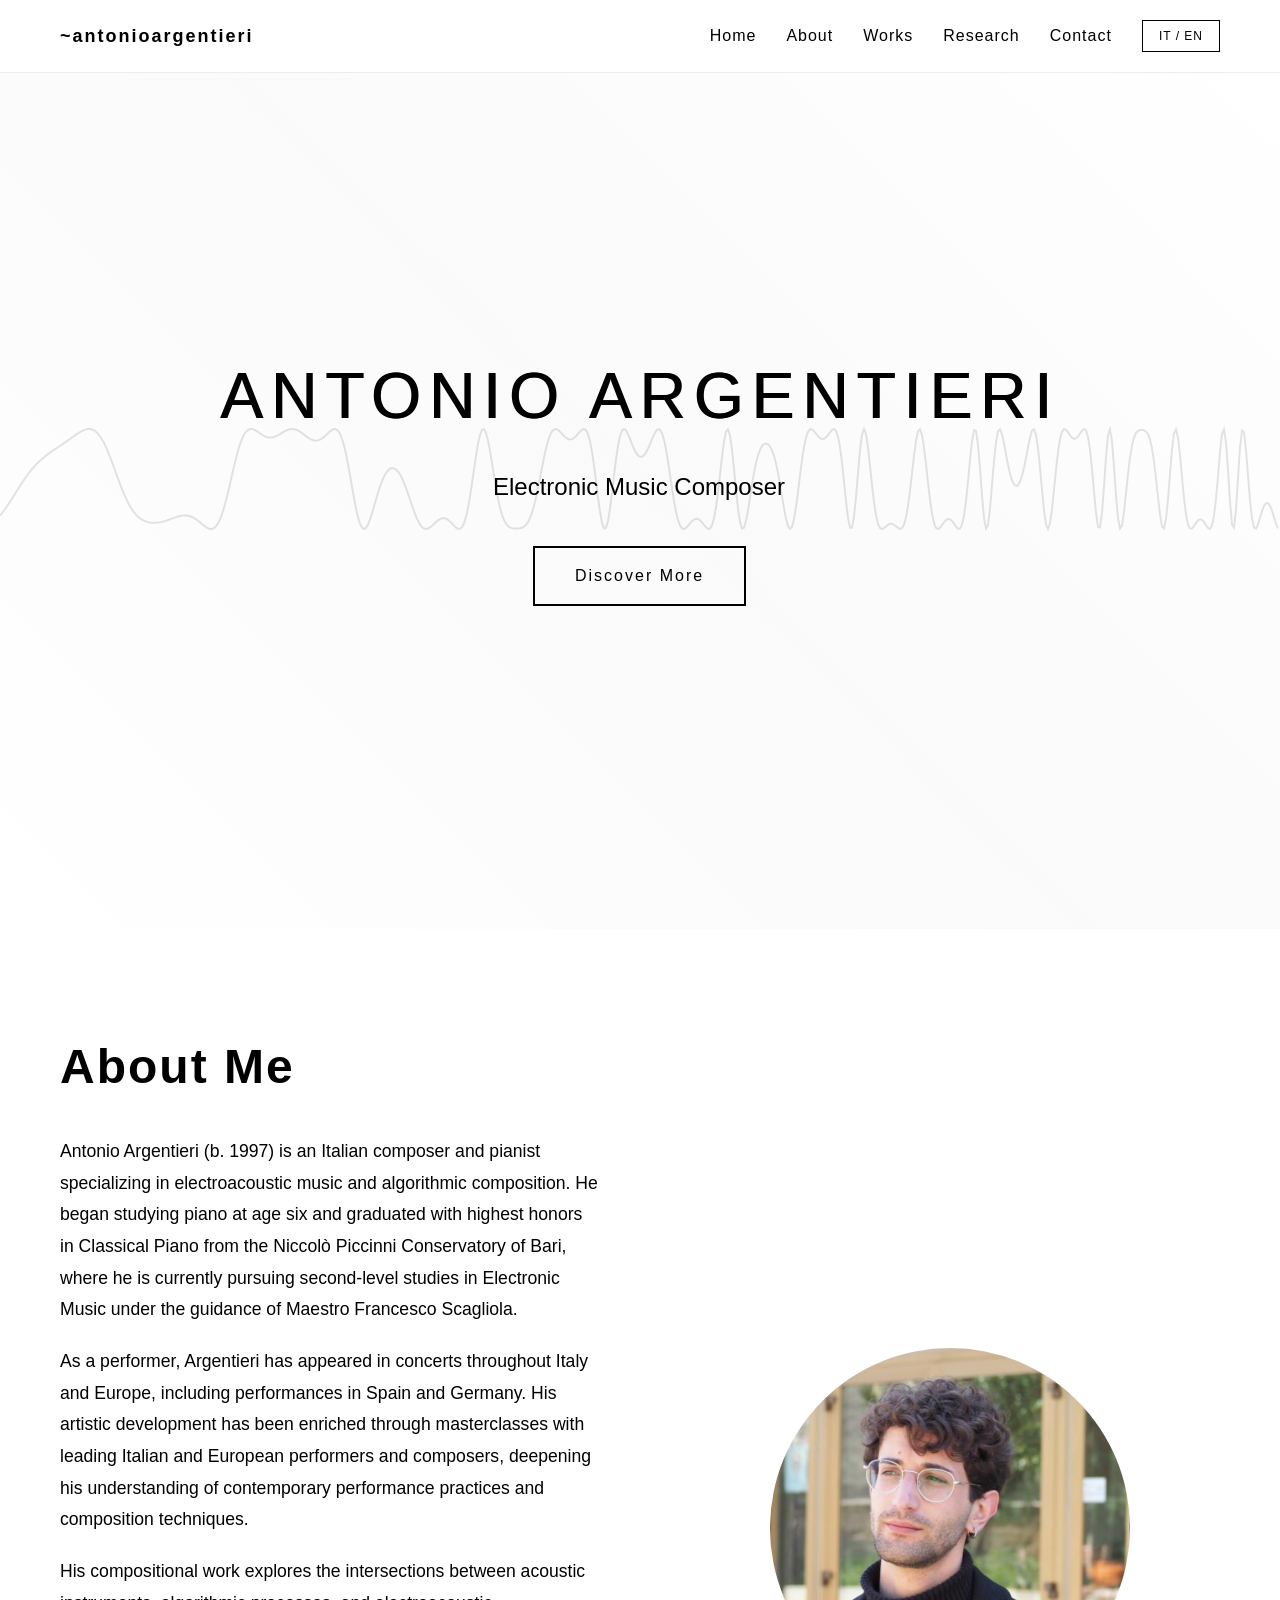
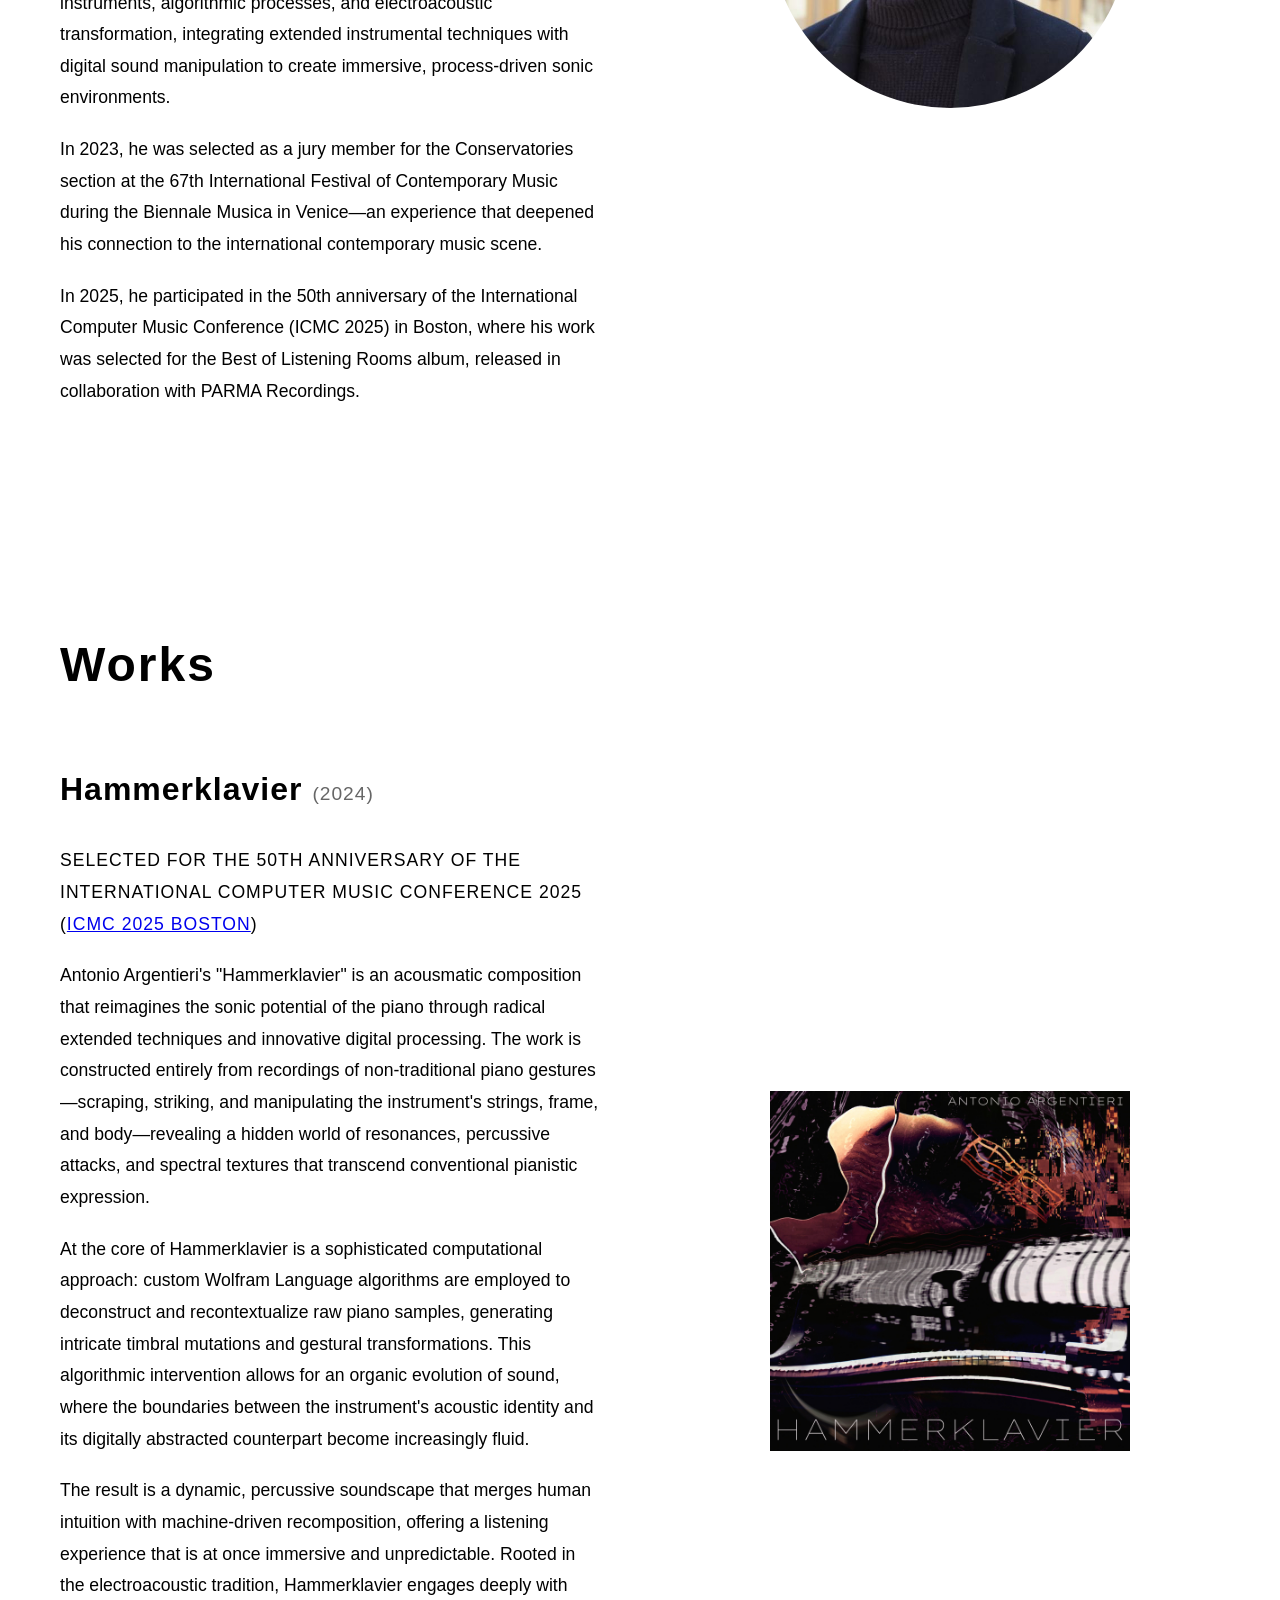
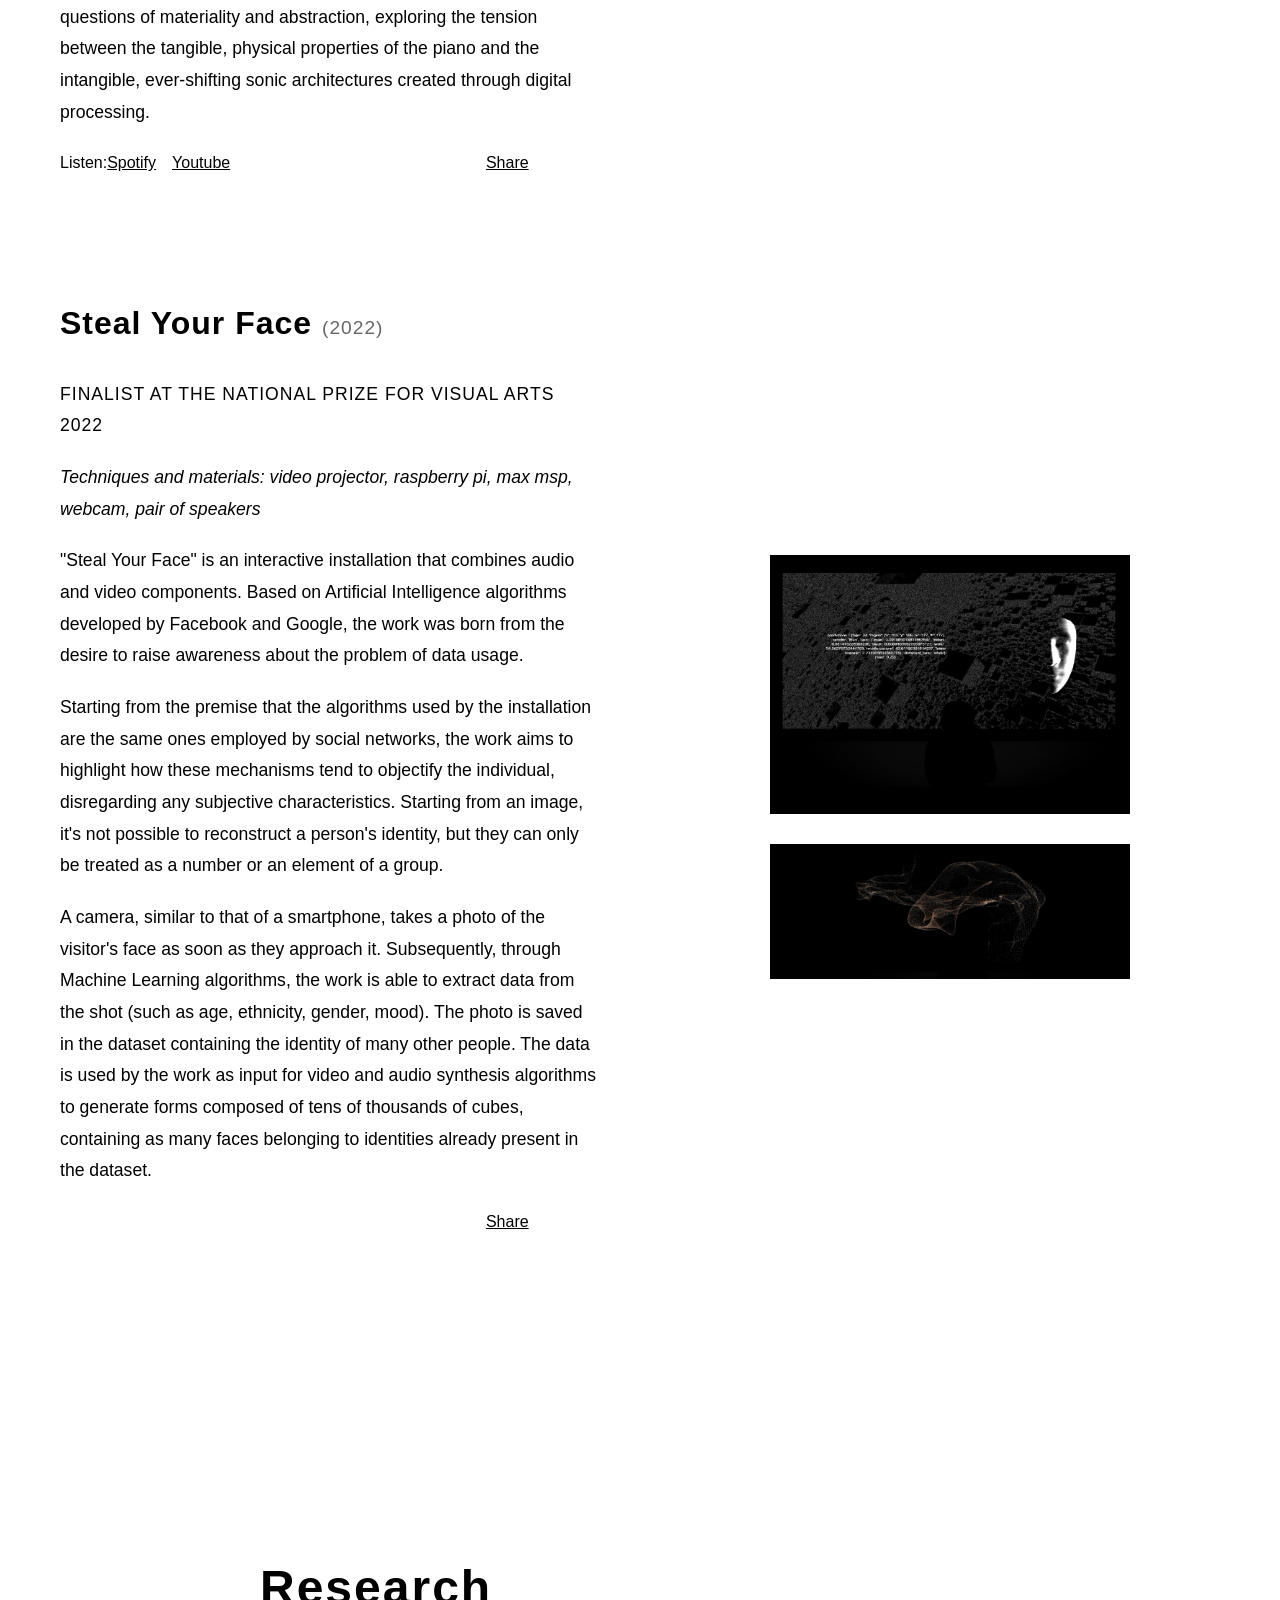
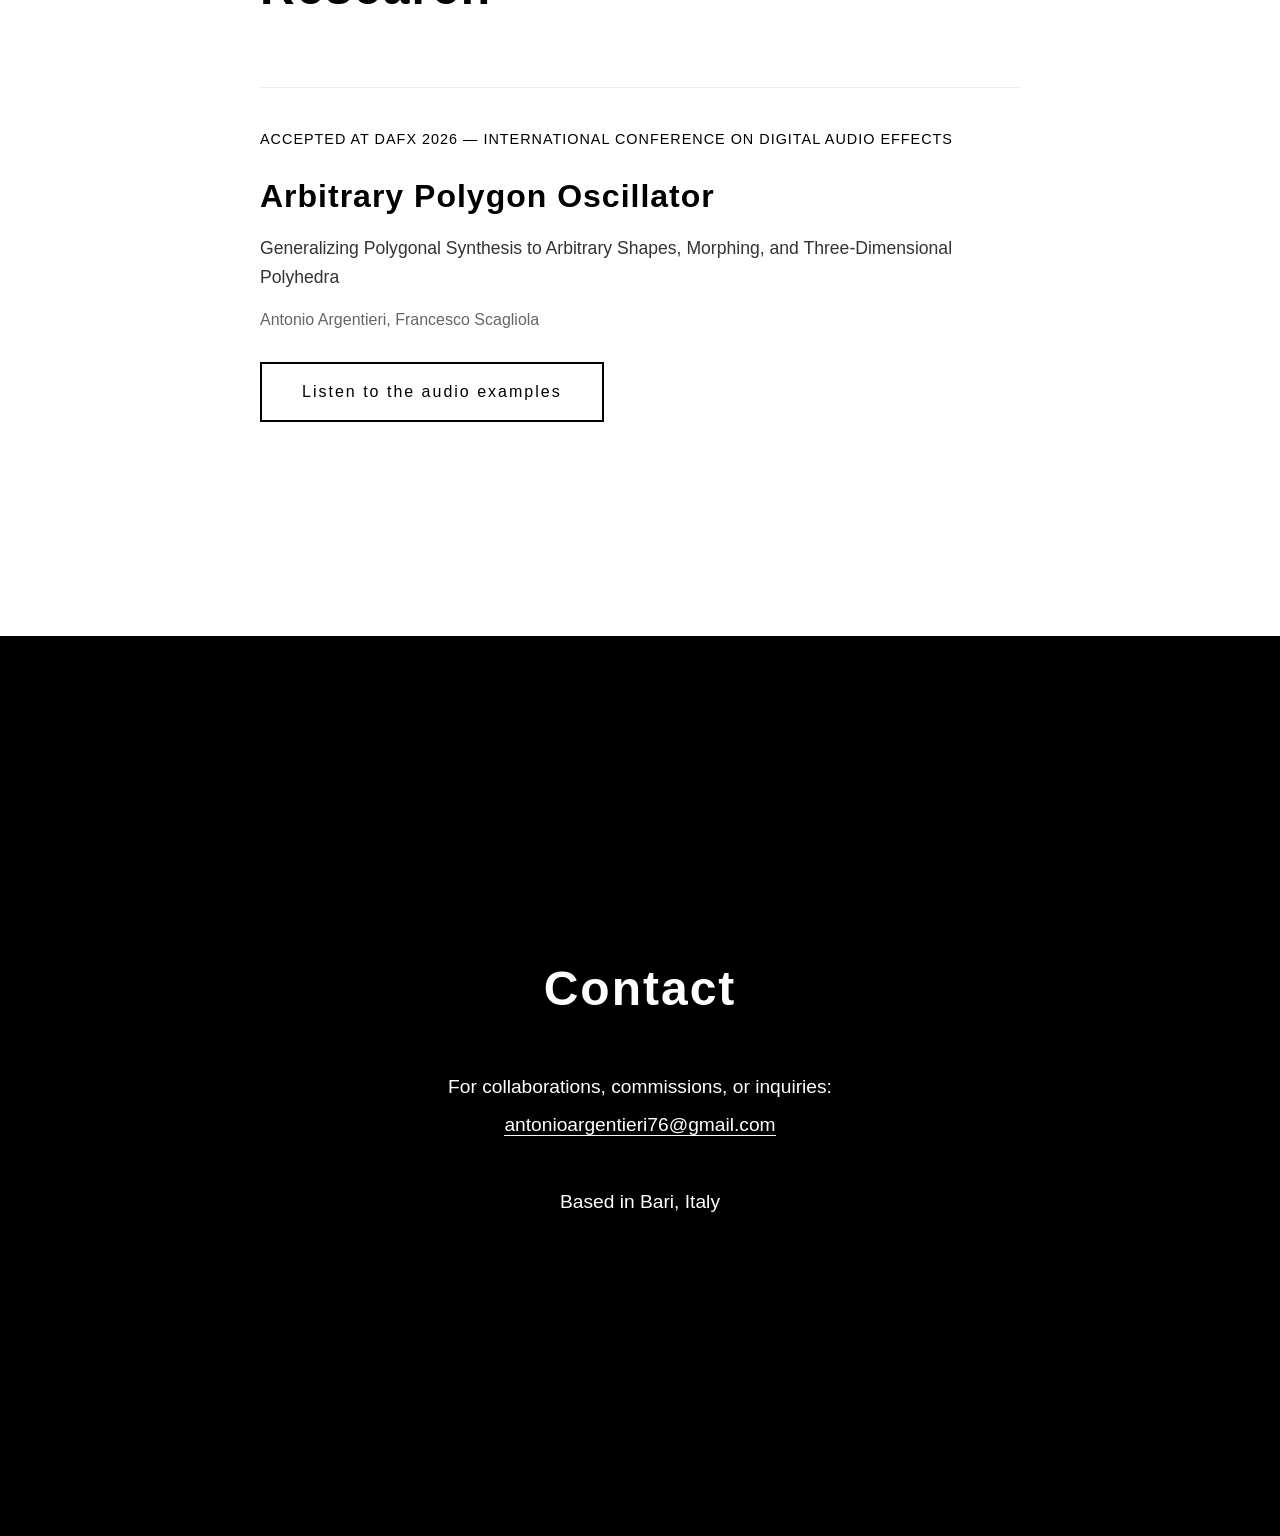
==== commit 54259afb: "Update index.html" ====
--- a/index.html
+++ b/index.html
@@ -1089,47 +1089,6 @@
                     </div>
                     <div class="work-image">
                         <img src="hk.jpg" alt="Hammerklavier" loading="lazy">
-                    </div>
-                </div>
-
-                <!-- Interplay -->
-                <div class="work-content" id="interplay" style="margin-top: 120px;">
-                    <div class="work-text">
-                        <h3>Interplay <span class="work-year">(2024)</span></h3>
-                        <p class="work-materials" data-en="Techniques and materials: webcams, hand tracking algorithm, machine learning, Max MSP, four speakers, interactive furniture" data-it="Tecniche e materiali: webcam, algoritmo di hand tracking, machine learning, Max MSP, quattro altoparlanti, mobilio interattivo">Techniques and materials: webcams, hand tracking algorithm, machine learning, Max MSP, four speakers, interactive furniture</p>
-                        <div class="work-description-en">
-                            <p>"Interplay" explores the concept of non-verbal communication in the absence of words, challenging visitors to improvise together and find coordinated movements that transform into music. The installation invites two strangers to sit face-to-face on specially designed chairs, where their hand gestures become the language for spontaneous musical creation.</p>
-                            <p>Through a sophisticated machine learning system, the installation transforms gestures and movements into music, interpreting the participants' non-verbal language and making human interaction concrete through sound. Two webcams capture the visitors' movements, and through a hand tracking algorithm, collect data on their hand positions. A trained machine learning algorithm precisely maps each gesture to specific sonic actions—tempo changes, harmonic shifts, scale selections, and rhythmic variations.</p>
-                            <p>The first visitor controls the harmonic aspects of the musical composition, with their movements analyzed to determine which notes and chords will create the musical atmosphere. The second visitor guides the rhythm of the improvisation, with their gestures influencing speed, tempo, and rhythmic structure. The furniture design reflects this duality: cylindrical forms represent harmony while cubic shapes embody rhythm, with a central table featuring complementary cutouts that symbolize their interconnection.</p>
-                            <p>This collaborative process creates a unique and unrepeatable composition born from silent cooperation between two people, demonstrating how collaboration, mutual listening, and empathy can overcome linguistic, cultural, and personal barriers to create bonds that transcend words.</p>
-                            <div class="share-section-only">
-                                <div class="share-container">
-                                    <button class="share-link" onclick="shareWork('interplay')" data-en="Share" data-it="Condividi">Share</button>
-                                    <div class="copy-notification" id="copyNotification-interplay">
-                                        <span data-en="Copied!" data-it="Copiato!">Copied!</span>
-                                    </div>
-                                </div>
-                            </div>
-                        </div>
-                        <div class="work-description-it hidden">
-                            <p>"Interplay" esplora il concetto di comunicazione non verbale in assenza di parole, sfidando i visitatori a improvvisare insieme e trovare movimenti coordinati che si trasformano in musica. L'installazione invita due estranei a sedersi faccia a faccia su sedie appositamente progettate, dove i loro gesti delle mani diventano il linguaggio per la creazione musicale spontanea.</p>
-                            <p>Attraverso un sofisticato sistema di machine learning, l'installazione trasforma gesti e movimenti in musica, interpretando il linguaggio non verbale dei partecipanti e rendendo concreta l'interazione umana attraverso il suono. Due webcam riprendono i movimenti dei visitatori e, tramite un algoritmo di hand tracking, raccolgono i dati della posizione delle loro mani. Un algoritmo di machine learning addestrato mappa con precisione ogni gesto ad azioni sonore specifiche—cambi di tempo, variazioni armoniche, selezioni di scale e variazioni ritmiche.</p>
-                            <p>Il primo visitatore controlla gli aspetti armonici della composizione musicale, con i suoi movimenti analizzati per determinare quali note e accordi creeranno l'atmosfera musicale. Il secondo visitatore guida il ritmo dell'improvvisazione, con i suoi gesti che influenzano velocità, tempo e struttura ritmica. Il design del mobilio riflette questa dualità: le forme cilindriche rappresentano l'armonia mentre le forme cubiche incarnano il ritmo, con un tavolo centrale che presenta intagli complementari che simboleggiano la loro interconnessione.</p>
-                            <p>Questo processo collaborativo crea una composizione unica e irripetibile nata dalla cooperazione silenziosa tra due persone, dimostrando come la collaborazione, l'ascolto reciproco e l'empatia possano superare barriere linguistiche, culturali e personali per creare legami che trascendono le parole.</p>
-                            <div class="share-section-only">
-                                <div class="share-container">
-                                    <button class="share-link" onclick="shareWork('interplay')" data-en="Share" data-it="Condividi">Condividi</button>
-                                    <div class="copy-notification" id="copyNotification-interplay">
-                                        <span data-en="Copied!" data-it="Copiato!">Copiato!</span>
-                                    </div>
-                                </div>
-                            </div>
-                        </div>
-                    </div>
-                <div class="work-image-multiple" style="display: flex; flex-direction: column; gap: 30px; align-items: center;">
-                        <img src="interplay.png" alt="Interplay" loading="lazy" style="max-width: 360px; max-height: 360px; width: 300px;">
-                        <img src="interplay2.gif" alt="Interplay" loading="lazy" style="max-width: 360px; max-height: 360px; width: 300px;">
-                        <img src="interplay3.png" alt="Interplay" loading="lazy" style="max-width: 360px; max-height: 360px; width: 300px;">
                     </div>
                 </div>
 
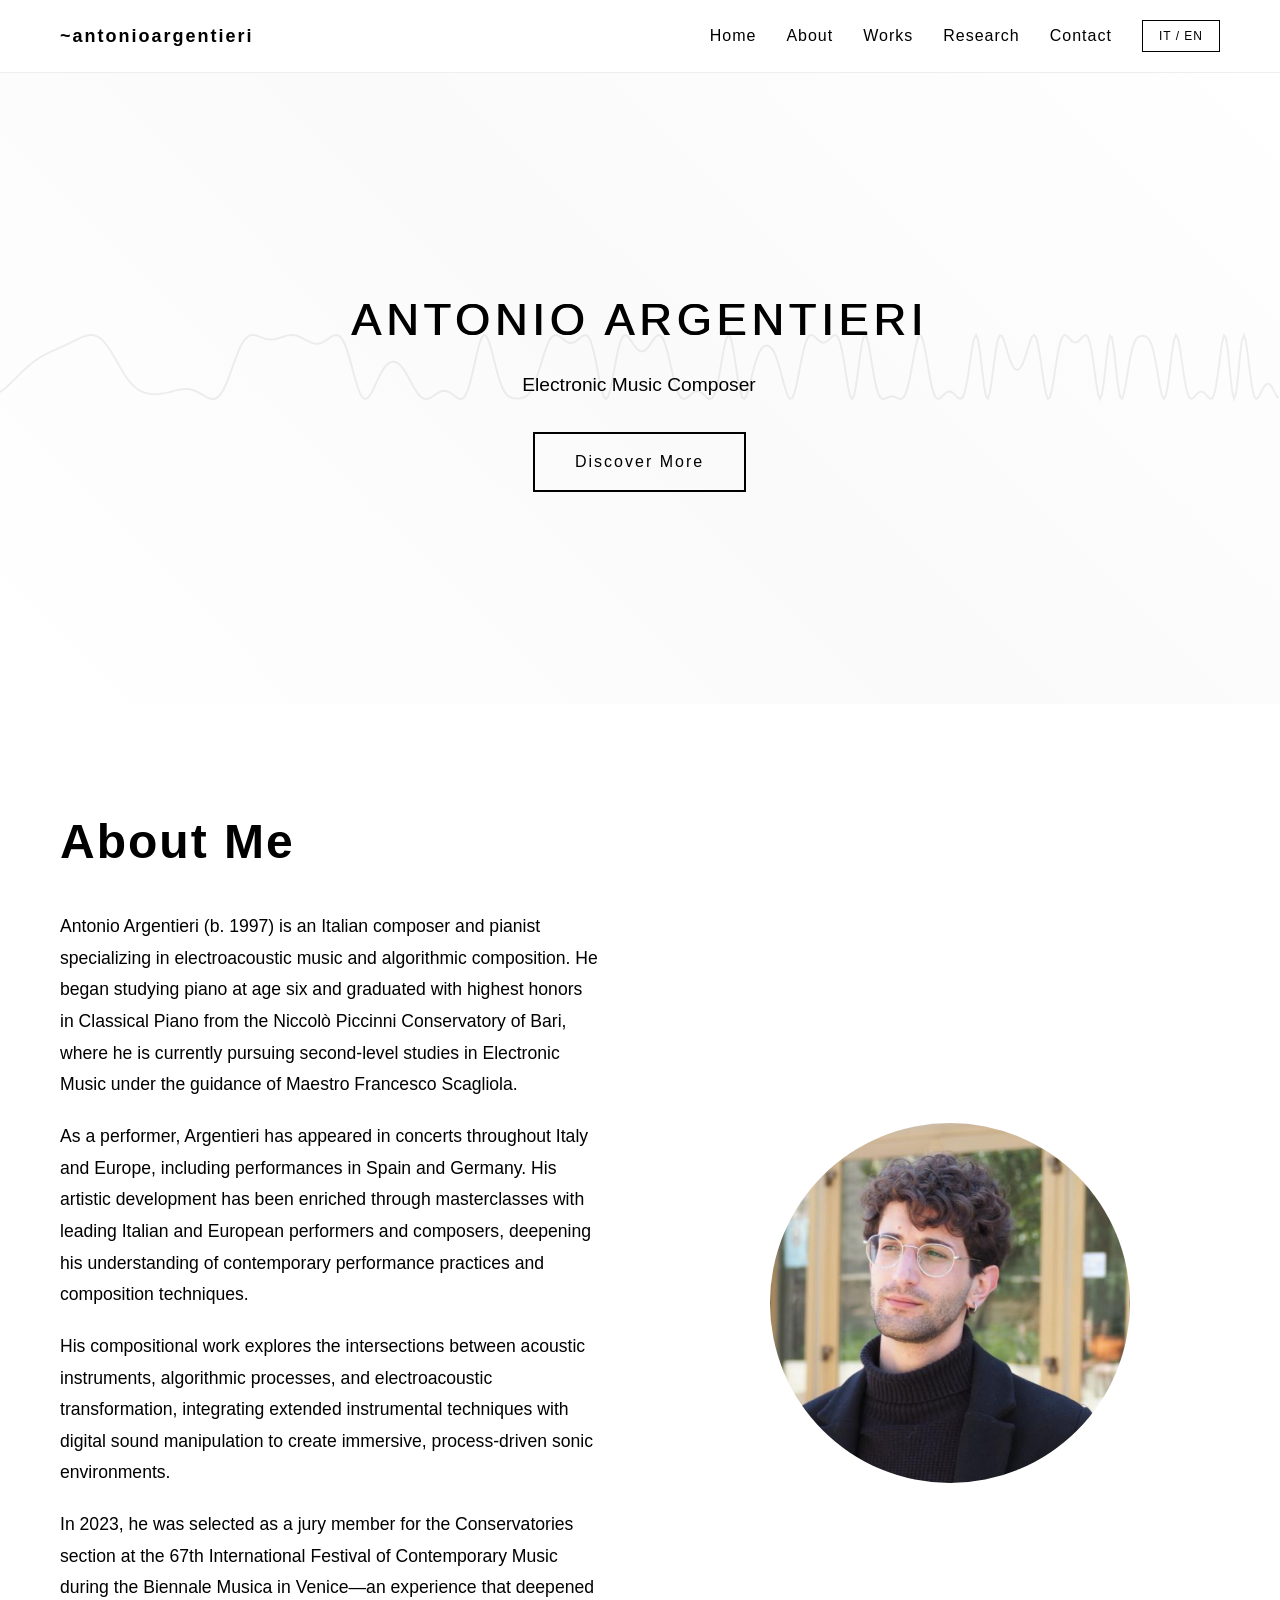
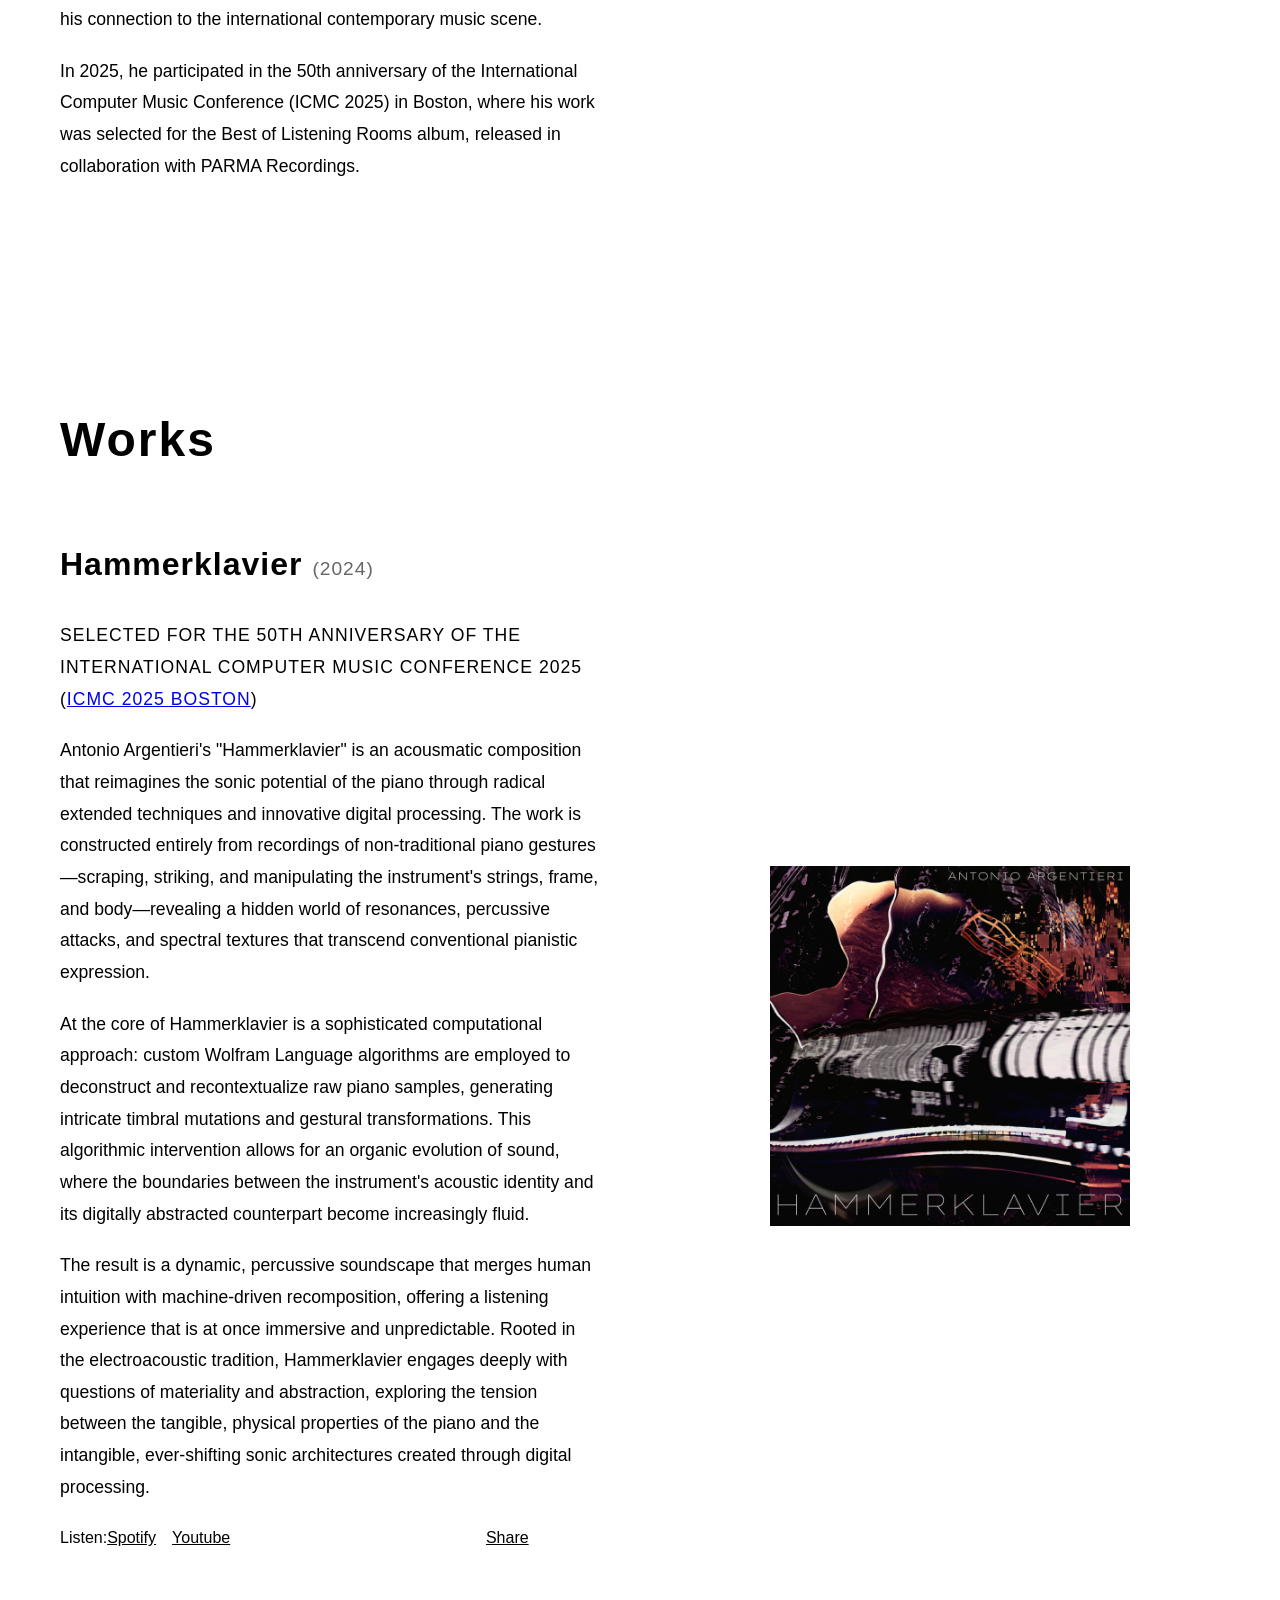
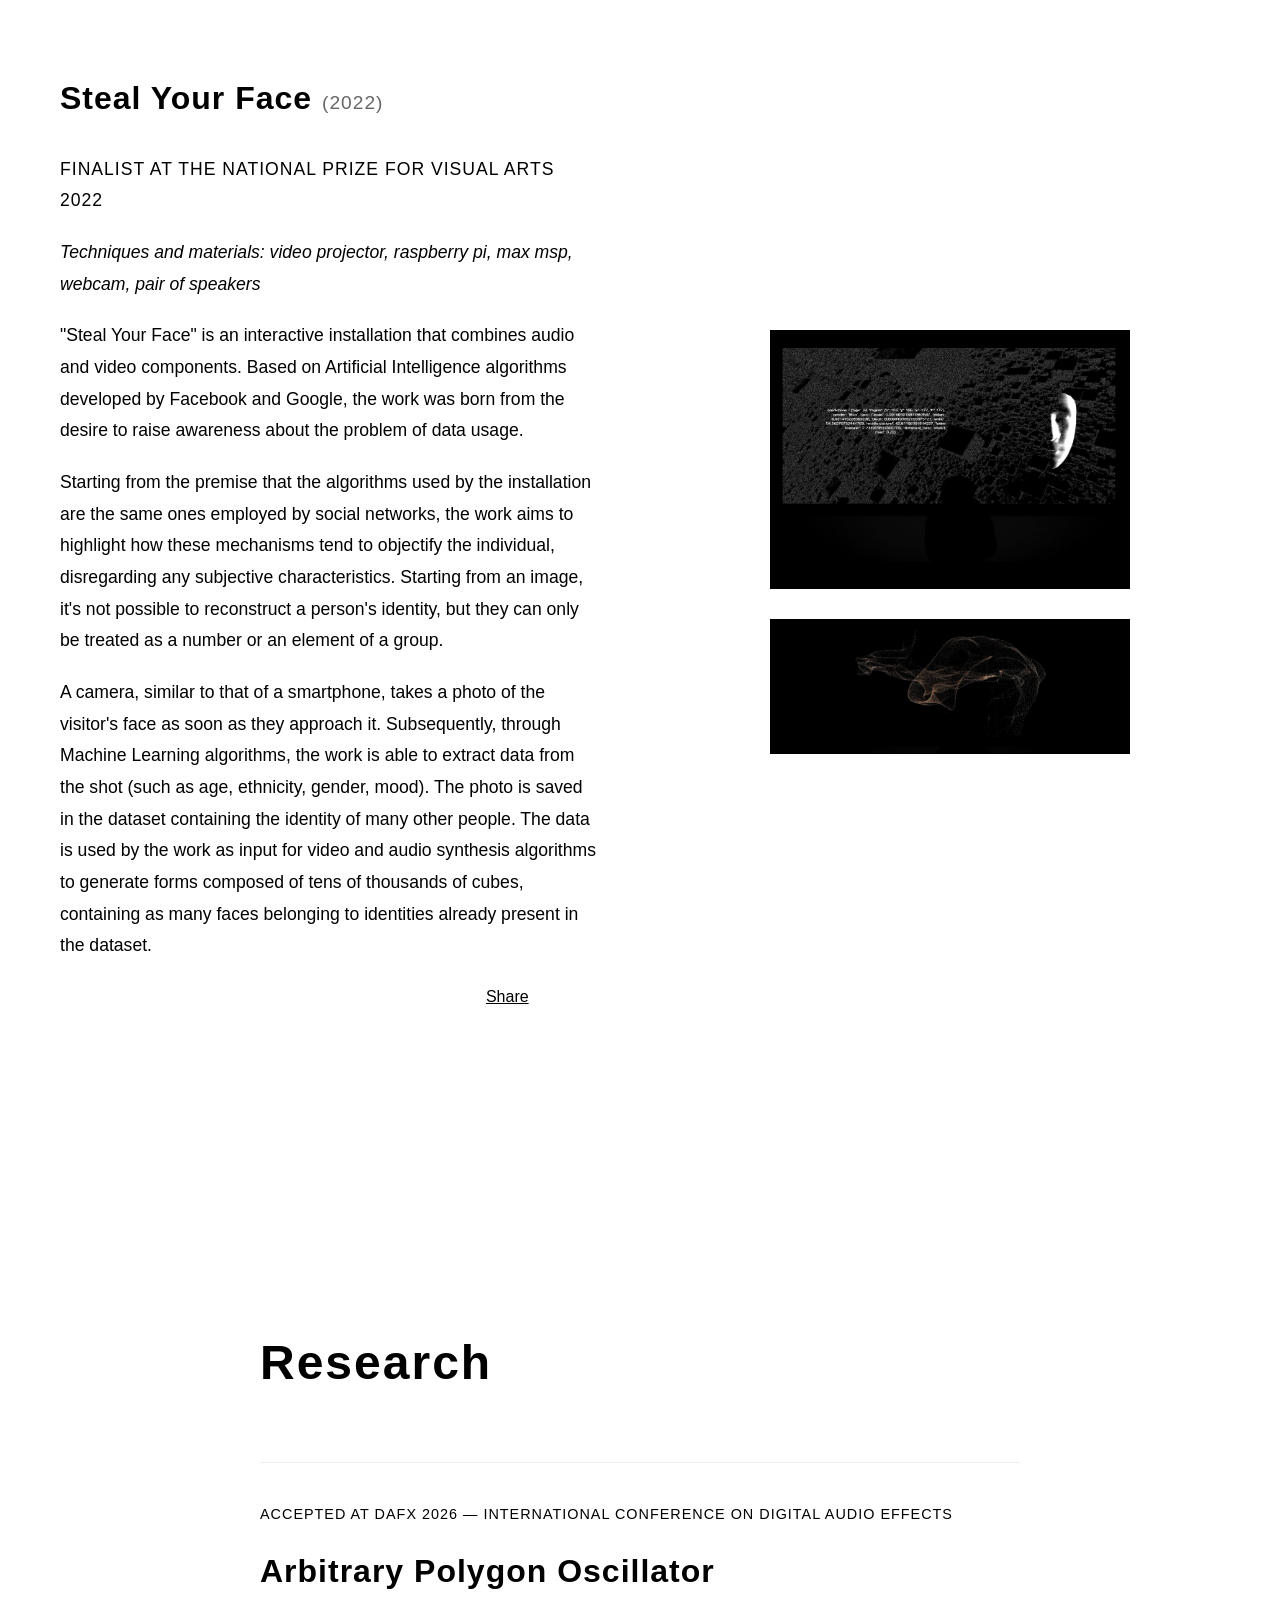
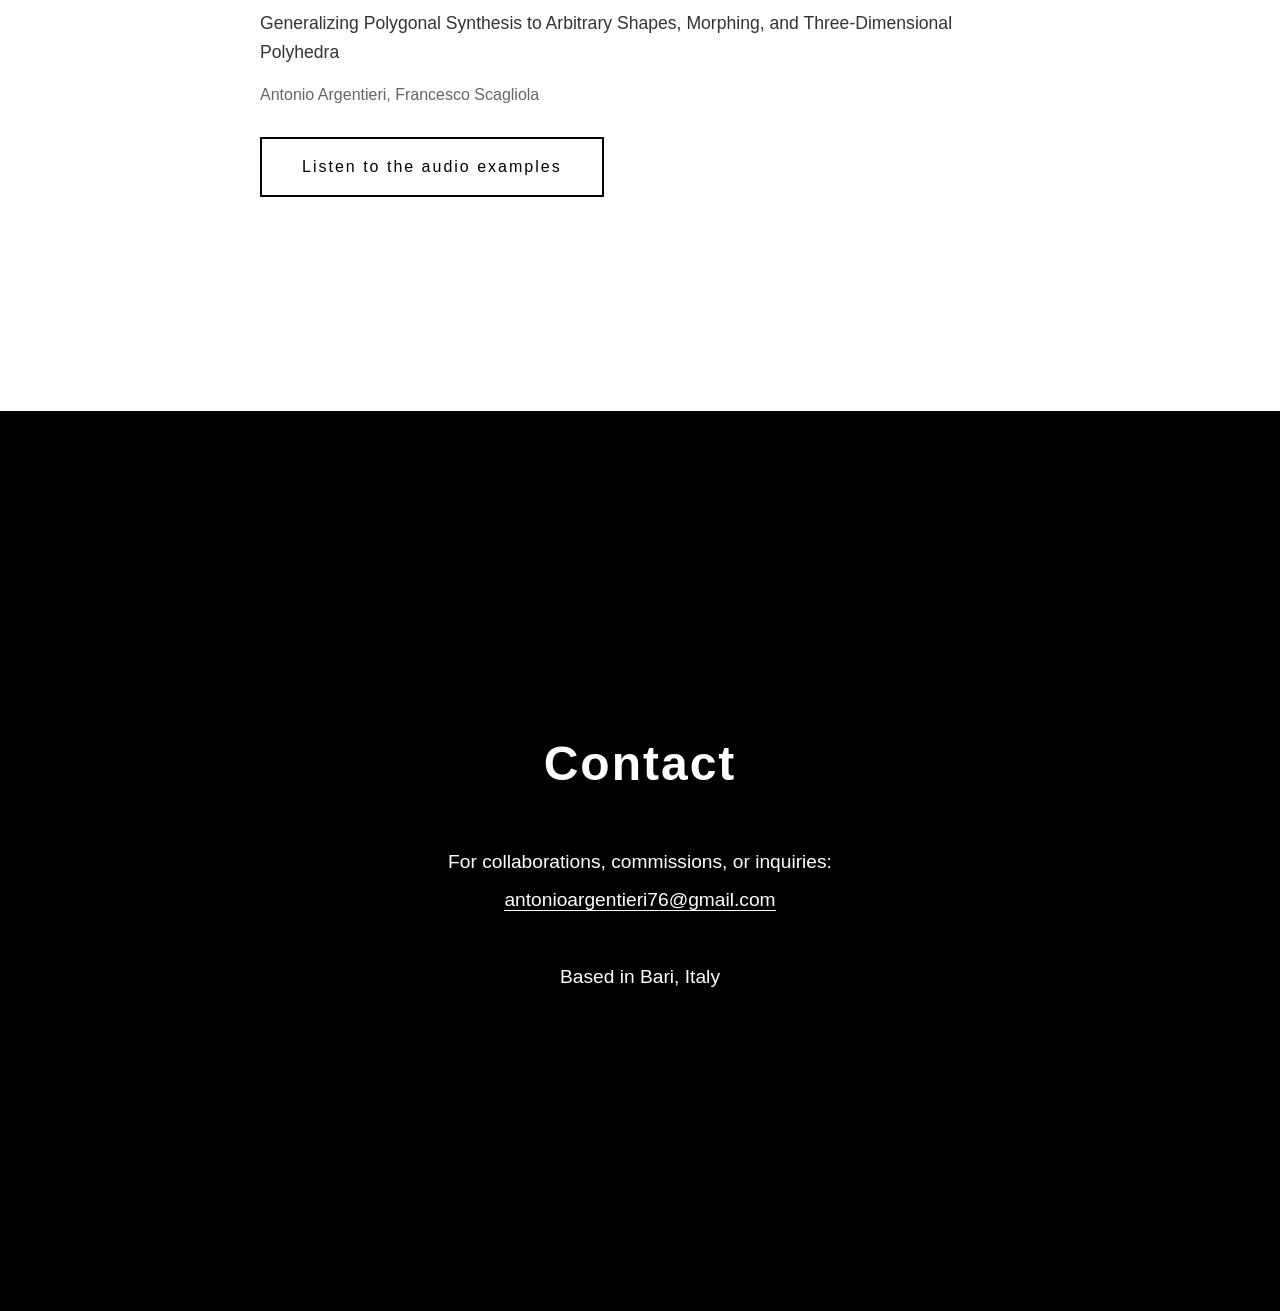
==== commit bda5963d: "Update index.html" ====
--- a/index.html
+++ b/index.html
@@ -169,6 +169,8 @@
             text-align: center;
             position: relative;
             overflow: hidden;
+            min-height: 75vh;
+            padding: 120px 0 70px;
         }
 
         .section.home::before {
@@ -190,7 +192,7 @@
             width: 100%;
             height: 200px;
             z-index: 1;
-            opacity: 0.1;
+            opacity: 0.06;
         }
 
         .wave-canvas {
@@ -204,10 +206,10 @@
         }
 
         .hero-content h1 {
-            font-size: 4rem;
-            margin-bottom: 20px;
+            font-size: 2.8rem;
+            margin-bottom: 14px;
             font-weight: 400;
-            letter-spacing: 8px;
+            letter-spacing: 5px;
             opacity: 0;
             animation: glitchIn 1s ease .3s forwards;
             position: relative;
@@ -226,8 +228,8 @@
         }
 
         .hero-content .subtitle {
-            font-size: 1.5rem;
-            margin-bottom: 40px;
+            font-size: 1.2rem;
+            margin-bottom: 32px;
             font-weight: 300;
             opacity: 0;
             animation: typeWriter 2.5s ease .5s forwards, blinkCursor 0.8s infinite 1.5s, hideCursor 0.1s ease 4.2s forwards;
@@ -235,7 +237,7 @@
             white-space: nowrap;
             overflow: hidden;
             width: 0;
-            margin: 0 auto 40px auto;
+            margin: 0 auto 32px auto;
         }
 
         .cta-button {
@@ -1226,7 +1228,7 @@
                 ctx.beginPath();
 
                 const centerY = canvas.height / 2;
-                const amplitude = 50;
+                const amplitude = 32;
                 const carrierFreq = 0.03;
                 const modulatorFreq = 0.05;
                 const modulationDepth = 0.005;
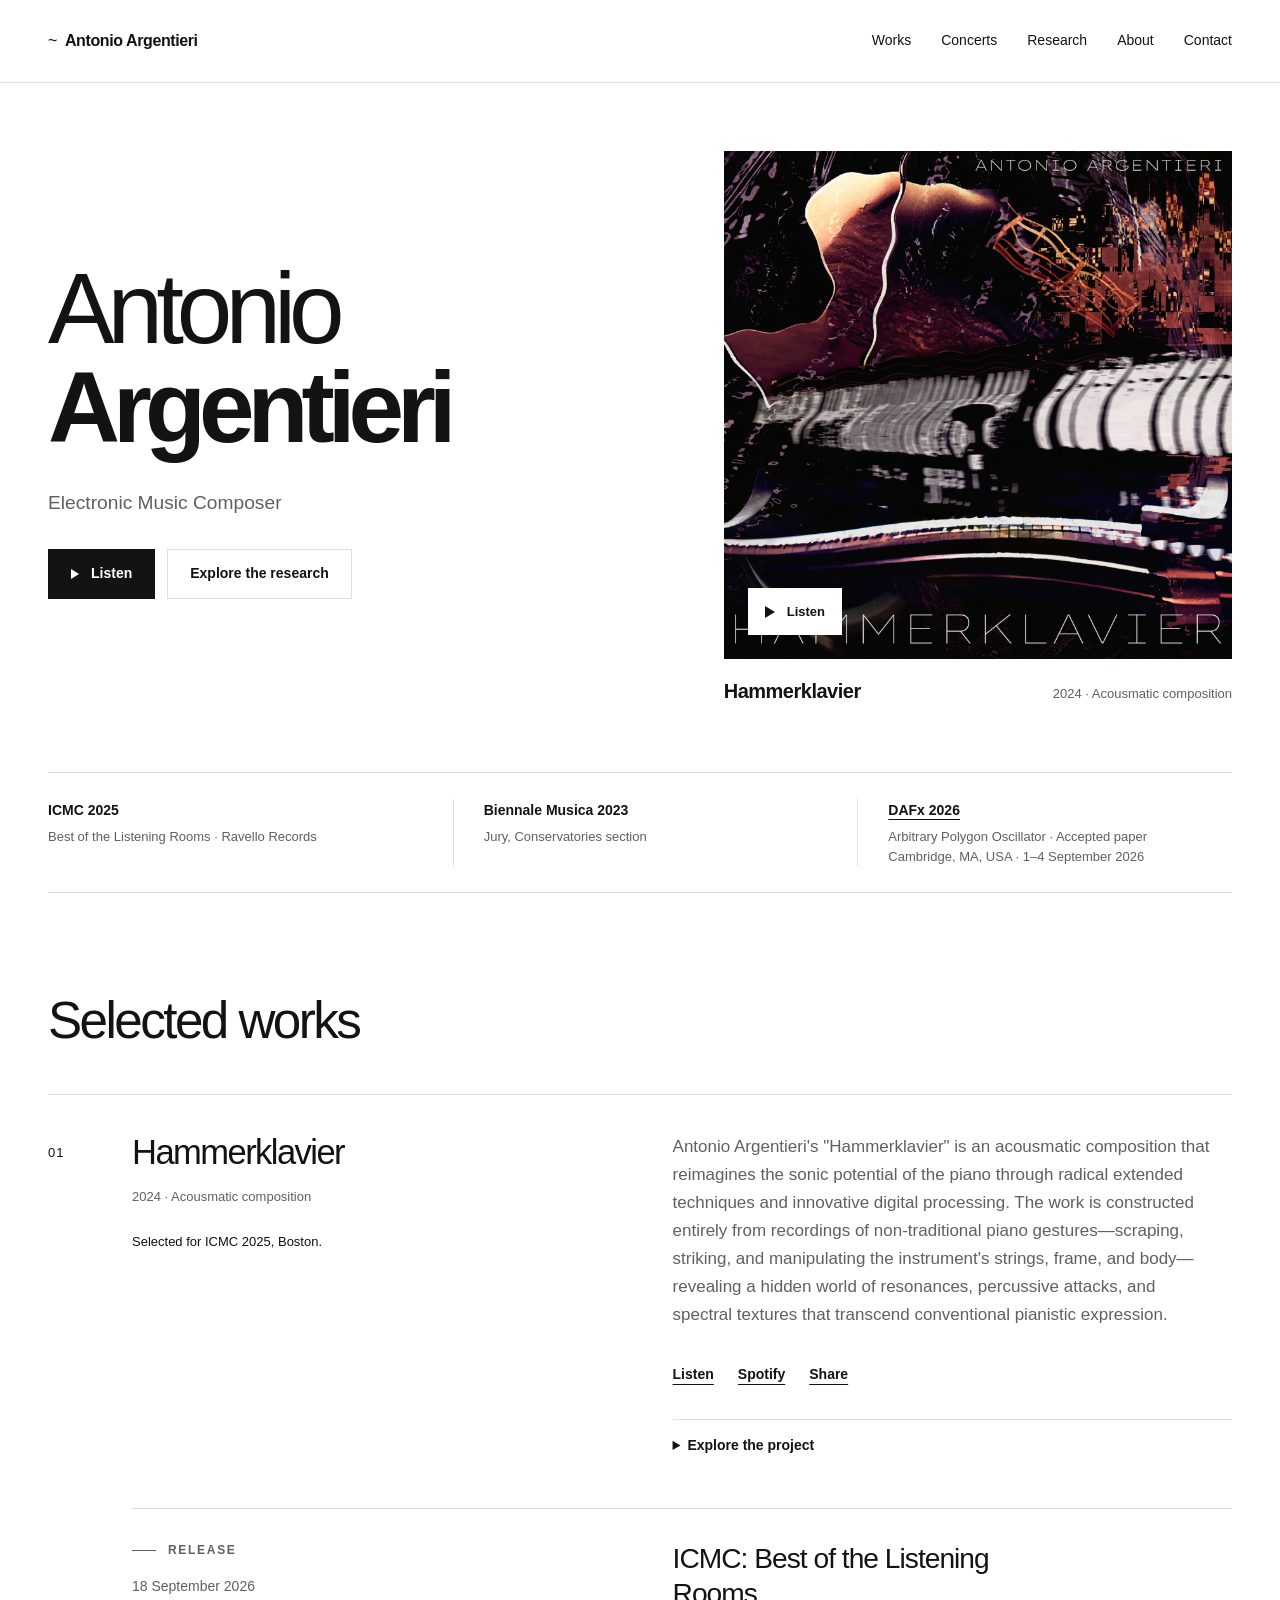
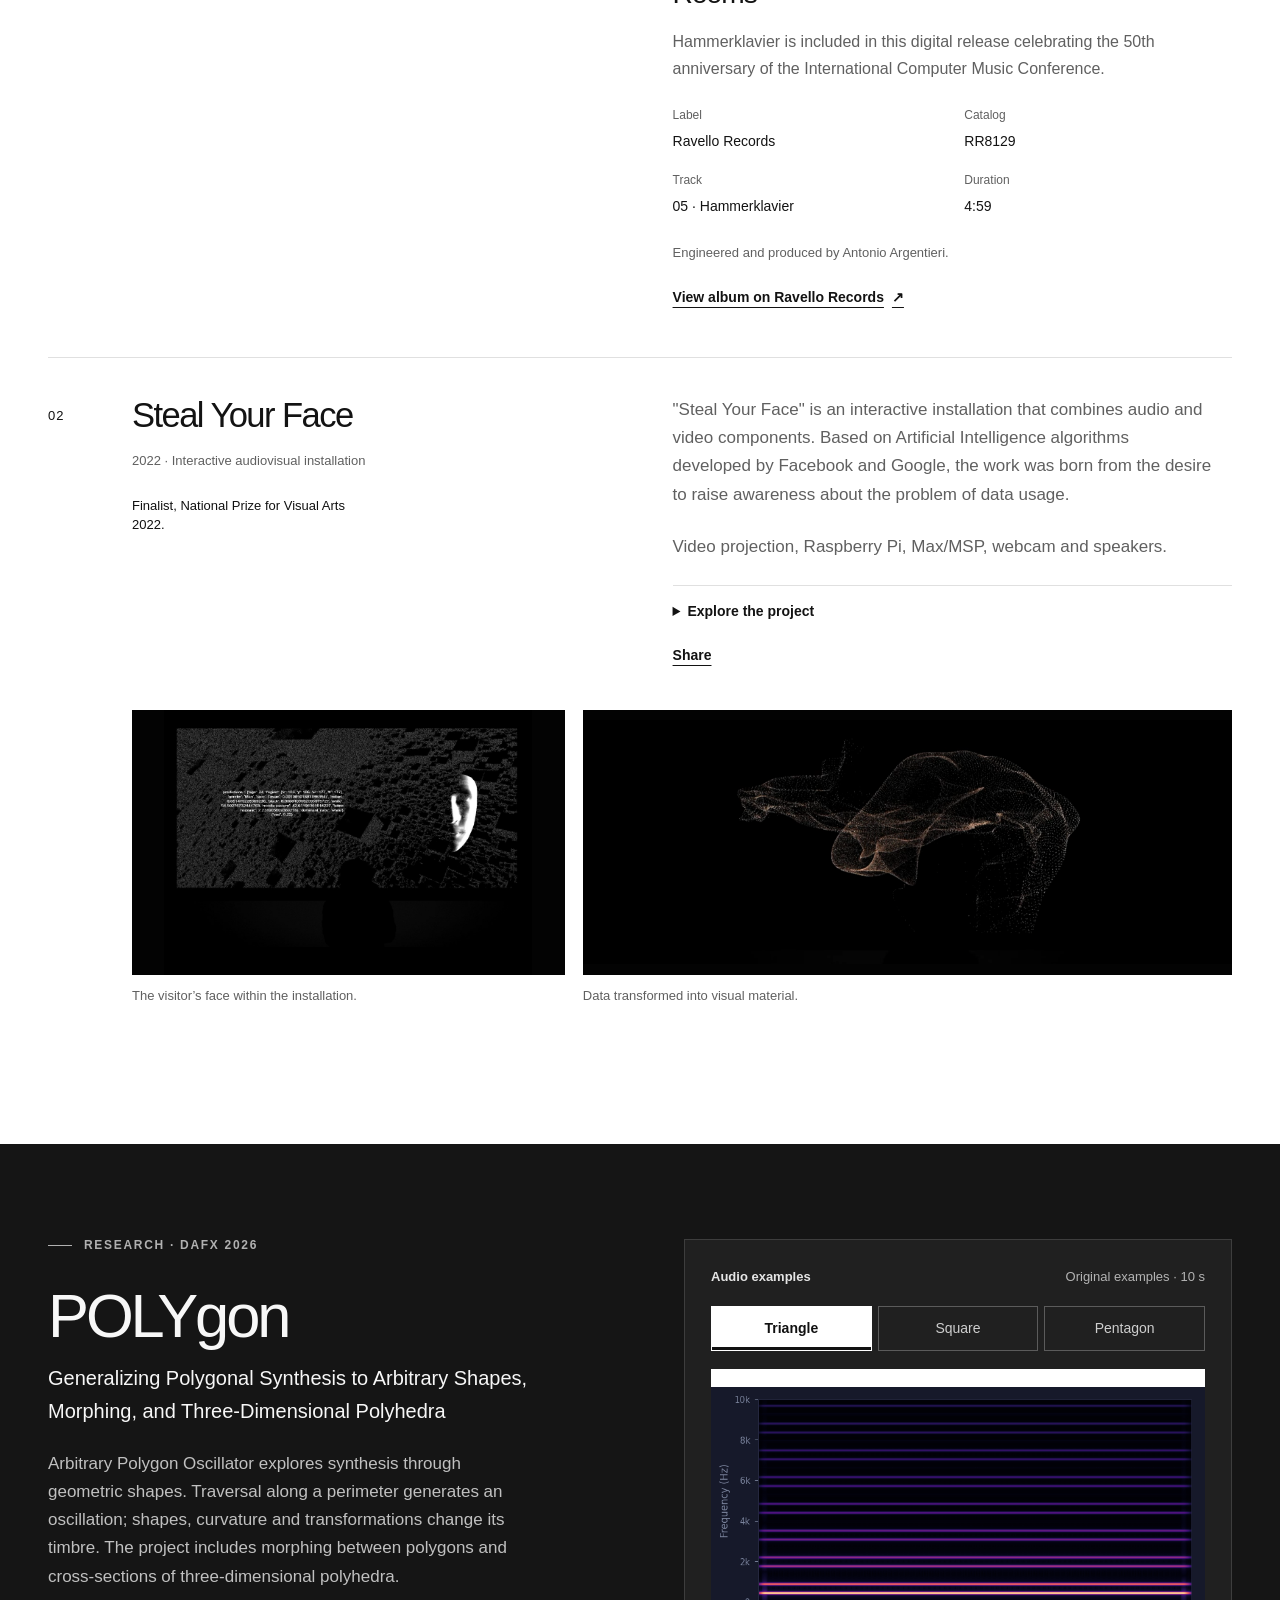
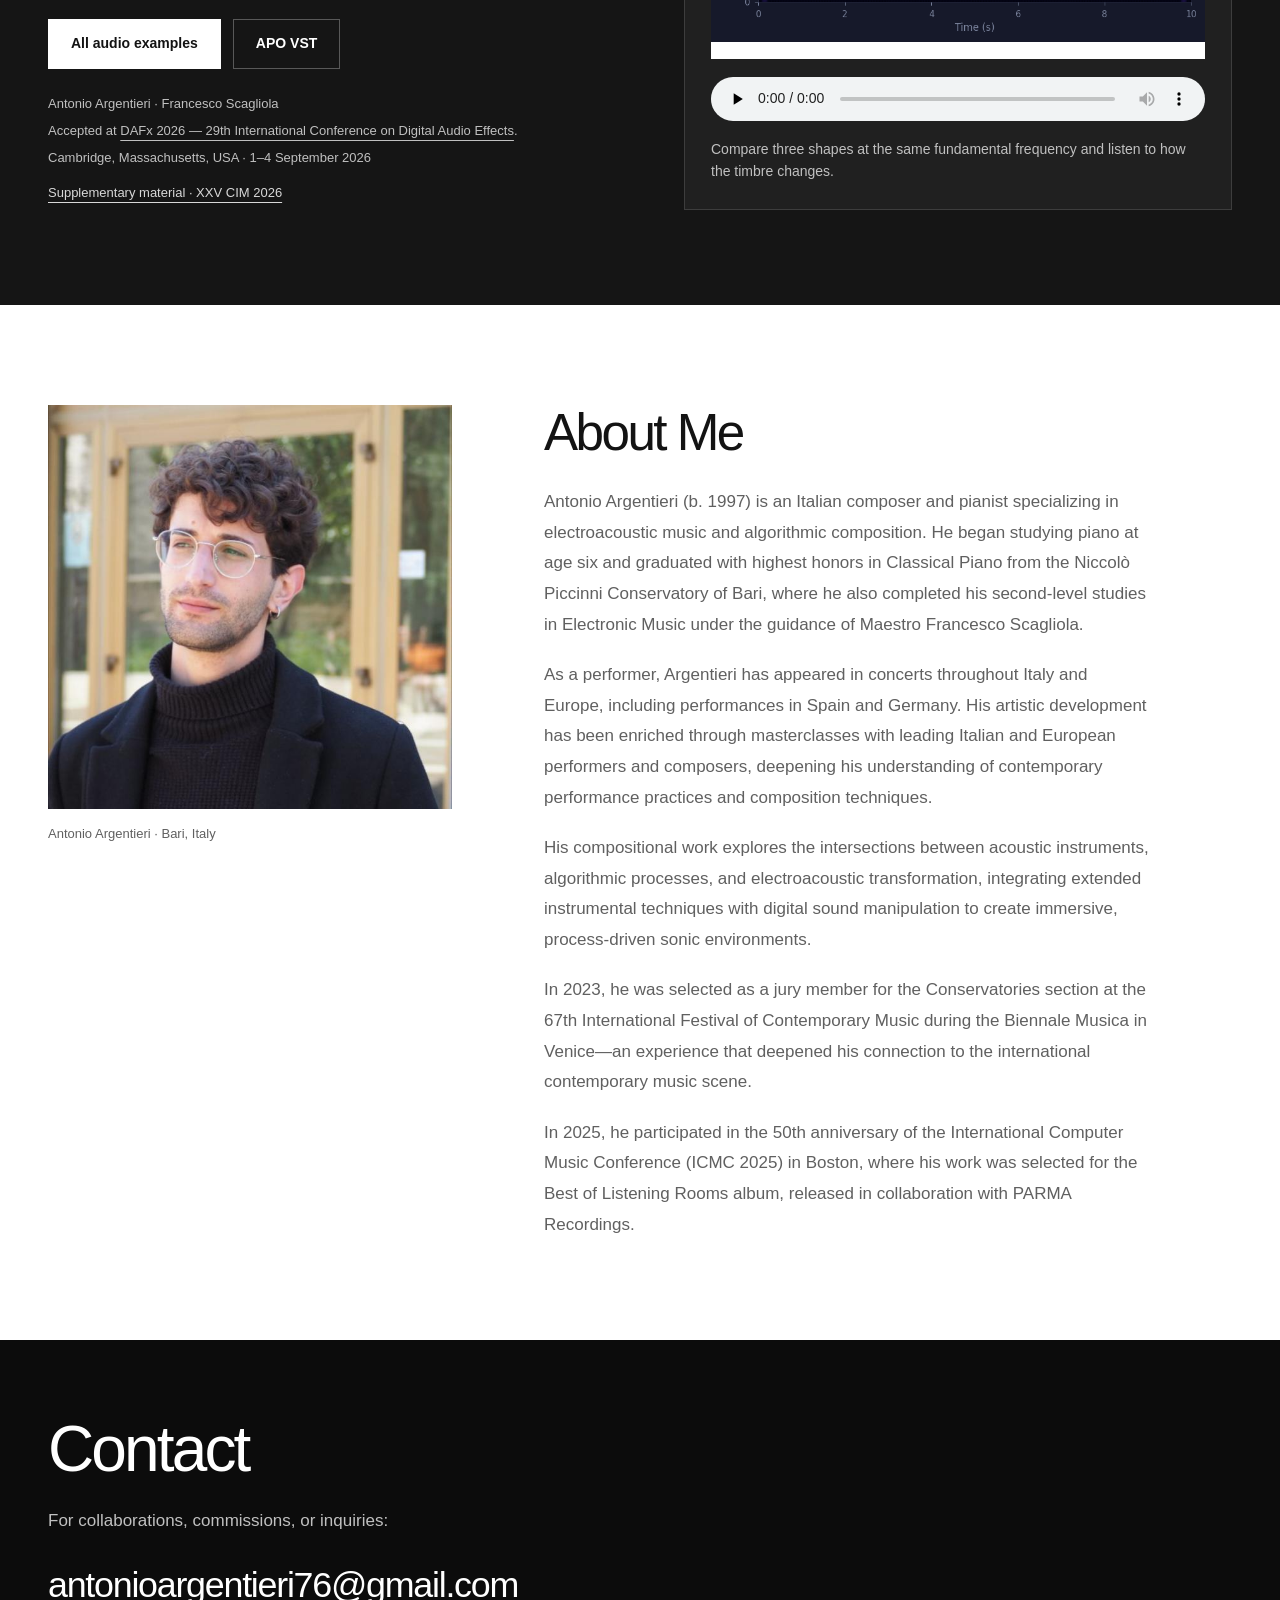
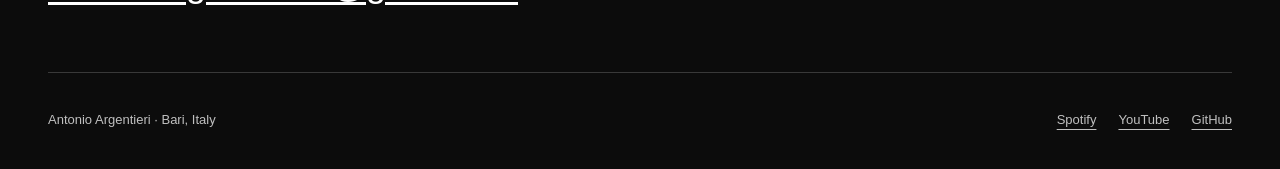
==== commit dc5774f3: "Publish approved portfolio update Add Concerts and the APO VST placeholder, update completed Electro" ====
--- a/index.html
+++ b/index.html
@@ -1,1388 +1,119 @@
-<!DOCTYPE html>
+<!doctype html>
 <html lang="en">
 <head>
-    <meta charset="UTF-8">
-    <meta name="viewport" content="width=device-width, initial-scale=1.0">
-    <title>Antonio Argentieri - Electronic Music Composer</title>
+  <meta charset="utf-8">
+  <meta name="viewport" content="width=device-width,initial-scale=1">
+  <title>Antonio Argentieri — Composer, pianist and sound research</title>
+  <meta name="description" content="Antonio Argentieri, composer and pianist. Electroacoustic music, algorithmic composition and sound research: listen to Hammerklavier and explore POLYgon.">
 
-    <!-- Favicon -->
-    <link rel="icon" type="image/png" sizes="96x96" href="favicon-96x96.png">
-    <link rel="apple-touch-icon" sizes="180x180" href="apple-touch-icon.png">
-    <link rel="icon" type="image/png" sizes="192x192" href="web-app-manifest-192x192.png">
-    <link rel="icon" type="image/png" sizes="512x512" href="web-app-manifest-512x512.png">
-
-     <!-- Open Graph meta tags for social media preview -->
-    <meta property="og:title" content="Antonio Argentieri - Electronic Music Composer">
-    <meta property="og:description" content="Italian composer and pianist exploring intersections between acoustic instruments, algorithmic processes, and electroacoustic transformation.">
-    <meta property="og:image" content="https://www.antonioargentieri.com/logo.jpg">
-    <meta property="og:image:width" content="1200">
-    <meta property="og:image:height" content="630">
-    <meta property="og:url" content="https://www.antonioargentieri.com">
-    <meta property="og:type" content="website">
-    
-
-    <style>
-        * {
-            margin: 0;
-            padding: 0;
-            box-sizing: border-box;
-        }
-
-        body {
-            font-family: 'Arial', sans-serif;
-            line-height: 1.6;
-            color: #000;
-            background: #fff;
-            overflow-x: hidden;
-            max-width: 100vw;
-        }
-
-        .container {
-            max-width: 1200px;
-            margin: 0 auto;
-            padding: 0 20px;
-        }
-
-        /* Navigation */
-        .navbar {
-            position: fixed;
-            top: 0;
-            width: 100%;
-            background: rgba(255, 255, 255, 0.95);
-            backdrop-filter: blur(10px);
-            z-index: 1000;
-            padding: 20px 0;
-            border-bottom: 1px solid #eee;
-        }
-
-        .nav-container {
-            display: flex;
-            justify-content: space-between;
-            align-items: center;
-        }
-
-        .logo {
-            font-size: 18px;
-            font-weight: bold;
-            letter-spacing: 2px;
-        }
-
-        .nav-menu {
-            display: flex;
-            list-style: none;
-            gap: 30px;
-            align-items: center;
-        }
-
-        .nav-menu a {
-            text-decoration: none;
-            color: #000;
-            font-weight: 300;
-            transition: opacity 0.3s ease;
-            letter-spacing: 1px;
-        }
-
-        .nav-menu a:hover {
-            opacity: 0.6;
-        }
-
-        .language-switch {
-            background: none;
-            border: 1px solid #000;
-            padding: 8px 16px;
-            cursor: pointer;
-            font-size: 12px;
-            letter-spacing: 1px;
-            transition: all 0.3s ease;
-        }
-
-        .language-switch:hover {
-            background: #000;
-            color: #fff;
-        }
-
-        /* Mobile Menu */
-        .mobile-menu {
-            display: none;
-            flex-direction: column;
-            cursor: pointer;
-        }
-        * {
-            margin: 0;
-           padding: 0;
-            box-sizing: border-box;
-            }
-
-        html, body {
-           overflow-x: hidden;
-          max-width: 100vw;
-         position: relative;
-        }
-        .mobile-menu span {
-            width: 25px;
-            height: 2px;
-            background: #000;
-            margin: 3px 0;
-            transition: 0.3s;
-        }
-
-        .mobile-menu.active span:nth-child(1) {
-            transform: rotate(-45deg) translate(-5px, 6px);
-        }
-
-        .mobile-menu.active span:nth-child(2) {
-            opacity: 0;
-        }
-
-        .mobile-menu.active span:nth-child(3) {
-            transform: rotate(45deg) translate(-5px, -6px);
-        }
-
-        .nav-menu.mobile-active {
-            display: flex;
-            flex-direction: column;
-            position: absolute;
-            top: 100%;
-            left: 0;
-            width: 100%;
-            background: rgba(255, 255, 255, 0.98);
-            backdrop-filter: blur(10px);
-            padding: 20px 0;
-            box-shadow: 0 5px 15px rgba(0,0,0,0.1);
-        }
-
-        .nav-menu.mobile-active li {
-            margin: 10px 0;
-        }
-
-        /* Sections */
-        .section {
-            min-height: 100vh;
-            display: flex;
-            align-items: center;
-            padding: 100px 0;
-        }
-
-        .section.home {
-            background: #fff;
-            color: #000;
-            text-align: center;
-            position: relative;
-            overflow: hidden;
-            min-height: 75vh;
-            padding: 120px 0 70px;
-        }
-
-        .section.home::before {
-            content: '';
-            position: absolute;
-            top: 0;
-            left: 0;
-            right: 0;
-            bottom: 0;
-            background: linear-gradient(45deg, transparent 0%, rgba(0,0,0,0.02) 50%, transparent 100%);
-            animation: backgroundShift 8s ease-in-out infinite;
-        }
-
-        .wave-container {
-            position: absolute;
-            top: 50%;
-            left: 50%;
-            transform: translate(-50%, -50%);
-            width: 100%;
-            height: 200px;
-            z-index: 1;
-            opacity: 0.06;
-        }
-
-        .wave-canvas {
-            width: 100%;
-            height: 100%;
-        }
-
-        .hero-content {
-            position: relative;
-            z-index: 2;
-        }
-
-        .hero-content h1 {
-            font-size: 2.8rem;
-            margin-bottom: 14px;
-            font-weight: 400;
-            letter-spacing: 5px;
-            opacity: 0;
-            animation: glitchIn 1s ease .3s forwards;
-            position: relative;
-            text-shadow: 1px 0 0 currentColor;
-        }
-
-        .hero-content h1::before {
-            content: attr(data-text);
-            position: absolute;
-            top: 0;
-            left: 0;
-            width: 100%;
-            height: 100%;
-            opacity: 0;
-            animation: glitchEffect 3s infinite;
-        }
-
-        .hero-content .subtitle {
-            font-size: 1.2rem;
-            margin-bottom: 32px;
-            font-weight: 300;
-            opacity: 0;
-            animation: typeWriter 2.5s ease .5s forwards, blinkCursor 0.8s infinite 1.5s, hideCursor 0.1s ease 4.2s forwards;
-            border-right: 2px solid #000;
-            white-space: nowrap;
-            overflow: hidden;
-            width: 0;
-            margin: 0 auto 32px auto;
-        }
-
-        .cta-button {
-            display: inline-block;
-            padding: 15px 40px;
-            border: 2px solid #000;
-            color: #000;
-            text-decoration: none;
-            letter-spacing: 2px;
-            transition: all 0.3s ease;
-            opacity: 0;
-            animation: bounceIn 1s ease 2.5s forwards;
-            position: relative;
-            overflow: hidden;
-        }
-
-        .cta-button::before {
-            content: '';
-            position: absolute;
-            top: 0;
-            left: -100%;
-            width: 100%;
-            height: 100%;
-            background: #000;
-            transition: left 0.3s ease;
-            z-index: -1;
-        }
-
-        .cta-button:hover::before {
-            left: 0;
-        }
-
-        .cta-button:hover {
-            color: #fff;
-            transform: translateY(-2px);
-            box-shadow: 0 5px 15px rgba(0,0,0,0.2);
-        }
-
-        /* About Section */
-        .about-content {
-            display: grid;
-            grid-template-columns: 1fr 1fr;
-            gap: 80px;
-            align-items: center;
-        }
-
-        .about-text h2 {
-            font-size: 3rem;
-            margin-bottom: 30px;
-            font-weight: bold;
-            letter-spacing: 2px;
-        }
-
-        .about-text p {
-            font-size: 1.1rem;
-            line-height: 1.8;
-            margin-bottom: 20px;
-            font-weight: 300;
-        }
-
-        .about-image {
-            width: 100%;
-            display: flex;
-            align-items: center;
-            justify-content: center;
-        }
-
-        .about-image img {
-            max-width: 360px;
-            max-height: 360px;
-            width: 360px;
-            border-radius: 50%;
-        }
-
-        /* Works Section */
-        .works {
-            background: #fff;
-        }
-
-        .works-content h2 {
-            font-size: 3rem;
-            margin-bottom: 60px;
-            font-weight: bold;
-            letter-spacing: 2px;
-            text-align: left;
-        }
-
-        .work-content {
-            display: grid;
-            grid-template-columns: 1fr 1fr;
-            gap: 80px;
-            align-items: center;
-        }
-
-        /* Special layout for Steal Your Face with vertical image alignment */
-        .work-content.steal-your-face {
-            grid-template-columns: 1fr 1fr;
-            gap: 80px;
-        }
-
-        .work-content.steal-your-face .work-images {
-            display: flex;
-            flex-direction: column;
-            gap: 20px;
-            align-items: center;
-        }
-
-        .work-text h3 {
-            font-size: 2rem;
-            margin-bottom: 30px;
-            font-weight: bold;
-            letter-spacing: 1px;
-        }
-
-        .work-year {
-            font-size: 1.2rem;
-            font-weight: 300;
-            color: #666;
-        }
-
-        .work-award {
-            font-size: 0.9rem;
-            font-weight: 500;
-            color: #000;
-            margin-bottom: 20px;
-            text-transform: uppercase;
-            letter-spacing: 1px;
-        }
-
-        .work-materials {
-            font-size: 0.95rem;
-            font-weight: 400;
-            color: #555;
-            margin-bottom: 25px;
-            font-style: italic;
-        }
-
-        .work-text p {
-            font-size: 1.1rem;
-            line-height: 1.8;
-            font-weight: 300;
-            color: #000;
-            margin-bottom: 20px;
-        }
-
-        .work-image {
-            width: 100%;
-            display: flex;
-            align-items: center;
-            justify-content: center;
-        }
-
-        .work-image img {
-            max-width: 360px;
-            max-height: 360px;
-            width: 360px;
-        }
-        .music-links {
-            margin-top: 20px;
-            font-size: 1rem;
-            line-height: 1.6;
-            font-weight: 300;
-            display: flex;
-            justify-content: space-between;
-            align-items: center;
-        }
-
-        .music-links-left {
-            display: flex;
-            align-items: center;
-        }
-
-        .music-links a {
-            color: #000;
-            text-decoration: underline;
-            transition: opacity 0.3s ease;
-            margin: 0 8px;
-        }
-
-        .music-links a:hover {
-            opacity: 0.6;
-        }
-
-        .music-links a:first-of-type {
-            margin-left: 0;
-        }
-
-        /* Share functionality styles */
-        .share-container {
-            display: flex;
-            align-items: center;
-            gap: 10px;
-        }
-
-        .share-link {
-            color: #000;
-            text-decoration: underline;
-            transition: opacity 0.3s ease;
-            cursor: pointer;
-            background: none;
-            border: none;
-            font: inherit;
-            padding: 0;
-            font-size: 1rem;
-            font-weight: 300;
-        }
-
-        .share-link:hover {
-            opacity: 0.6;
-        }
-
-        .copy-notification {
-            background: #000;
-            color: #fff;
-            padding: 5px 10px;
-            border-radius: 3px;
-            font-size: 12px;
-            opacity: 0;
-            transform: translateX(10px);
-            transition: all 0.3s ease;
-            white-space: nowrap;
-        }
-
-        .copy-notification.show {
-            opacity: 1;
-            transform: translateX(0);
-        }
-
-        /* Styles for works without music links */
-        .share-section-only {
-            margin-top: 20px;
-            font-size: 1rem;
-            line-height: 1.6;
-            font-weight: 300;
-            display: flex;
-            justify-content: flex-end;
-            align-items: center;
-        }
-
-        /* Research Section */
-        .research {
-            background: #fff;
-        }
-
-        .research-content h2 {
-            font-size: 3rem;
-            margin-bottom: 60px;
-            font-weight: bold;
-            letter-spacing: 2px;
-            text-align: left;
-        }
-
-        .research-item {
-            border-top: 1px solid #eee;
-            padding-top: 40px;
-            max-width: 760px;
-        }
-
-        .research-venue {
-            font-size: 0.9rem;
-            font-weight: 500;
-            color: #000;
-            margin-bottom: 20px;
-            text-transform: uppercase;
-            letter-spacing: 1px;
-        }
-
-        .research-item h3 {
-            font-size: 2rem;
-            margin-bottom: 12px;
-            font-weight: bold;
-            letter-spacing: 1px;
-        }
-
-        .research-subtitle {
-            font-size: 1.1rem;
-            line-height: 1.6;
-            font-weight: 300;
-            color: #333;
-            margin-bottom: 16px;
-        }
-
-        .research-authors {
-            font-size: 1rem;
-            font-weight: 300;
-            color: #666;
-            margin-bottom: 30px;
-        }
-
-        .research-button {
-            display: inline-block;
-            padding: 15px 40px;
-            border: 2px solid #000;
-            color: #000;
-            text-decoration: none;
-            letter-spacing: 2px;
-            transition: all 0.3s ease;
-        }
-
-        .research-button:hover {
-            background: #000;
-            color: #fff;
-            transform: translateY(-2px);
-            box-shadow: 0 5px 15px rgba(0,0,0,0.2);
-        }
-
-        /* Contact Section */
-
-        .contact {
-            background: #000;
-            color: #fff;
-        }
-
-        .contact-content {
-            text-align: center;
-        }
-
-        .contact-content h2 {
-            font-size: 3rem;
-            margin-bottom: 40px;
-            font-weight: bold;
-            letter-spacing: 2px;
-        }
-
-        .contact-info {
-            font-size: 1.2rem;
-            line-height: 2;
-            font-weight: 300;
-        }
-
-        .contact-info a {
-            color: #fff;
-            text-decoration: none;
-            border-bottom: 1px solid #fff;
-            transition: opacity 0.3s ease;
-        }
-
-        .contact-info a:hover {
-            opacity: 0.6;
-        }
-
-        /* Animations */
-        @keyframes fadeInUp {
-            from {
-                opacity: 0;
-                transform: translateY(30px);
-            }
-            to {
-                opacity: 1;
-                transform: translateY(0);
-            }
-        }
-
-        @keyframes backgroundShift {
-            0%, 100% { transform: translateX(-100%); }
-            50% { transform: translateX(100%); }
-        }
-
-        @keyframes glitchIn {
-            0% {
-                opacity: 1;
-                transform: scale(0.8) rotateX(10deg);
-                filter: blur(7px);
-            }
-            50% {
-                transform: scale(1.02) rotateX(-2deg);
-                filter: blur(0px);
-            }
-            100% {
-                opacity: 1;
-                transform: scale(1) rotateX(0deg);
-                filter: blur(0px);
-            }
-        }
-
-        @keyframes glitchEffect {
-            0%, 90%, 100% {
-                opacity: 0;
-                transform: translateX(0);
-            }
-            95% {
-                opacity: 0.1;
-                transform: translateX(-2px);
-                filter: hue-rotate(90deg);
-            }
-        }
-
-        @keyframes typeWriter {
-            from {
-                width: 0;
-                opacity: 1;
-            }
-            to {
-                width: 320px;
-                opacity: 1;
-            }
-        }
-
-        @keyframes blinkCursor {
-            0%, 50% { border-right-color: #000; }
-            51%, 100% { border-right-color: transparent; }
-        }
-
-        @keyframes hideCursor {
-            to { border-right-color: transparent; }
-        }
-
-        @keyframes bounceIn {
-            0% {
-                opacity: 0;
-                transform: scale(0.3) translateY(50px);
-            }
-            50% {
-                opacity: 1;
-                transform: scale(1.05) translateY(-10px);
-            }
-            70% {
-                transform: scale(0.9) translateY(0px);
-            }
-            100% {
-                opacity: 1;
-                transform: scale(1) translateY(0px);
-            }
-        }
-
-        /* Mobile Styles */
-        /* Aggiungi queste regole alla sezione Mobile Styles del tuo CSS esistente */
-
-@media (max-width: 768px) {
-    .navbar {
-        padding: 15px 0;
-    }
-
-    .nav-container {
-        padding: 0 20px;
-    }
-
-    .logo {
-        font-size: 16px;
-        letter-spacing: 1px;
-        flex-shrink: 0;
-    }
-
-    .nav-menu {
-        display: none;
-    }
-
-    .mobile-menu {
-        display: flex;
-    }
-
-    .mobile-menu span {
-        width: 20px;
-        height: 2px;
-        background: #000;
-        margin: 2px 0;
-        transition: 0.3s;
-    }
-
-    .language-switch {
-        padding: 6px 12px;
-        font-size: 11px;
-    }
-
-    .container {
-        padding: 0 15px;
-    }
-
-    @keyframes typeWriter {
-        from {
-            width: 0;
-            opacity: 1;
-        }
-        to {
-            width: 280px;
-            opacity: 1;
-        }
-    }
-    
-    .hero-content .subtitle {
-        width: 280px;
-        font-size: 1.1rem;
-    }
-
-    .hero-content h1 {
-        font-size: 2.2rem;
-        letter-spacing: 4px;
-        margin-bottom: 15px;
-    }
-
-    /* Mantieni tutto il resto del tuo codice mobile esistente */
-    .about-content {
-        grid-template-columns: 1fr;
-        gap: 40px;
-    }
-    
-@media (max-width: 768px) {
-    .navbar {
-        padding: 15px 0;
-    }
-
-    .nav-container {
-        padding: 0 20px;
-    }
-
-    .logo {
-        font-size: 16px;
-        letter-spacing: 1px;
-        flex-shrink: 0;
-    }
-
-    .nav-menu {
-        display: none;
-    }
-
-    .mobile-menu {
-        display: flex;
-    }
-
-    .mobile-menu span {
-        width: 20px;
-        height: 2px;
-        background: #000;
-        margin: 2px 0;
-        transition: 0.3s;
-    }
-
-    .language-switch {
-        padding: 6px 12px;
-        font-size: 11px;
-    }
-
-    .container {
-        padding: 0 15px;
-    }
-
-    @keyframes typeWriter {
-        from {
-            width: 0;
-            opacity: 1;
-        }
-        to {
-            width: 280px;
-            opacity: 1;
-        }
-    }
-    
-    .hero-content .subtitle {
-        width: 280px;
-        font-size: 1.1rem;
-    }
-
-    .hero-content h1 {
-        font-size: 2.2rem;
-        letter-spacing: 4px;
-        margin-bottom: 15px;
-    }
-
-    /* Mantieni tutto il resto del tuo codice mobile esistente */
-    .about-content {
-        grid-template-columns: 1fr;
-        gap: 40px;
-    }
-    
-    /* ... continua con tutto il resto che hai già */
-}
-
-    .hero-content h1 {
-        font-size: 2.5rem;
-        font-weight: 400;
-        text-shadow: 0.5px 0 0 currentColor;
-    }
-
-    .hero-content .subtitle {
-        font-size: 1.2rem;
-    }
-
-    .about-content {
-        grid-template-columns: 1fr;
-        gap: 40px;
-    }
-
-    .work-content {
-        grid-template-columns: 1fr;
-        gap: 40px;
-    }
-
-    .work-content.steal-your-face {
-        grid-template-columns: 1fr;
-        gap: 40px;
-    }
-
-    .work-content.steal-your-face .work-images {
-        flex-direction: row;
-        gap: 15px;
-        justify-content: center;
-    }
-     /* UNIFORMARE FONT SIZE TRA ABOUT E WORKS */
-    .about-text p {
-        font-size: 1.1rem; /* Stessa dimensione delle opere */
-        line-height: 1.8;
-        margin-bottom: 20px;
-        font-weight: 300;
-    }
-
-    .about-text h2,
-    .works-content h2,
-    .contact-content h2 {
-        font-size: 2rem;
-        font-weight: 700;
-    }
-
-    .section {
-        padding: 60px 0;
-    }
-
-    /* OTTIMIZZAZIONI CONTAINER PER MOBILE */
-    .container {
-        padding: 0 8px; /* Margini minimi sui lati */
-    }
-
-    /* OTTIMIZZAZIONI IMMAGINI WORKS SECTION */
-    .work-image {
-        margin: 0 -8px; /* Espande fino ai bordi del container */
-        width: calc(100% + 16px); /* Compensa i margini negativi */
-    }
-
-    .work-image img {
-        width: 100%;
-        max-width: none;
-        height: auto; /* Mantiene le proporzioni originali */
-        object-fit: contain; /* Assicura che l'intera immagine sia visibile senza distorsioni */
-        border-radius: 0; /* Rimuove il border radius per occupare tutto lo spazio */
-        margin-bottom: 15px;
-        display: block; /* Elimina spazi bianchi sotto l'immagine */
-    }
-
-    /* Per le sezioni con più immagini (Interplay e Steal Your Face) */
-    .work-image[style*="flex-direction: column"] {
-        display: flex !important;
-        flex-direction: column !important;
-        gap: 15px;
-        align-items: stretch;
-        margin: 0 -8px;
-        width: calc(100% + 16px);
-    }
-
-    .work-image[style*="flex-direction: column"] img {
-        width: 100%;
-        max-width: none;
-        height: auto;
-        border-radius: 0;
-    }
-
-    /* Mantieni le dimensioni esistenti per about-image */
-    .about-image {
-        margin: 0; /* Non estendere l'immagine profilo */
-    }
-
-    .about-image img {
-        max-width: 250px;
-        max-height: 250px;
-        width: 250px;
-        border-radius: 10px; /* Mantieni il border radius per l'immagine profilo */
-    }
-
-    .wave-container {
-        height: 150px;
-        opacity: 0.15;
-    }
-}
-
-/* OTTIMIZZAZIONI PER SCHERMI MOLTO PICCOLI */
-@media (max-width: 480px) {
-    .container {
-        padding: 0 5px; /* Margini ancora più ridotti */
-    }
-
-    .work-image {
-        margin: 0 -5px; /* Si adatta ai margini ridotti del container */
-        width: calc(100% + 10px);
-    }
-
-    .work-image[style*="flex-direction: column"] {
-        margin: 0 -5px;
-        width: calc(100% + 10px);
-    }
-
-    .work-image-multiple {
-    display: flex;
-    flex-direction: column;
-    gap: 30px;
-    align-items: center;
-    }
-    
-    .about-text p {
-        font-size: 0.85rem; /* Stessa dimensione delle opere su schermi piccoli */
-        line-height: 1.6;
-    }
-    .works-content h2 {
-        font-size: 1.8rem;
-    }
-
-    .work-text h3 {
-        font-size: 1.3rem;
-    }
-
-    .work-text p {
-        font-size: 0.85rem;
-    }
-
-    .work-content {
-        margin-bottom: 60px;
-    }
-}
-        /* Hidden sections for language switch */
-        .hidden {
-            display: none;
-        }
-    </style>
+  <meta property="og:title" content="Antonio Argentieri — Composer, pianist and sound research">
+  <meta property="og:description" content="Antonio Argentieri, composer and pianist. Electroacoustic music, algorithmic composition and sound research: listen to Hammerklavier and explore POLYgon.">
+  <meta property="og:type" content="website">
+  <meta property="og:image" content="https://www.antonioargentieri.com/logo.jpg">
+  <meta property="og:image:width" content="1080">
+  <meta property="og:image:height" content="1080">
+  <link rel="icon" type="image/png" sizes="96x96" href="favicon-96x96.png">
+  <link rel="apple-touch-icon" href="apple-touch-icon.png">
+  <link rel="stylesheet" href="assets/site.css">
+  <script src="assets/site.js" defer></script>
+  <link rel="canonical" href="https://www.antonioargentieri.com/">
+  <meta property="og:url" content="https://www.antonioargentieri.com/">
 </head>
 <body>
-    <!-- Navigation -->
-    <nav class="navbar">
-        <div class="container">
-            <div class="nav-container">
-                <div class="logo">~antonioargentieri</div>
-                <ul class="nav-menu">
-                    <li><a href="#home" class="nav-link" data-en="Home" data-it="Home">Home</a></li>
-                    <li><a href="#about" class="nav-link" data-en="About" data-it="Chi Sono">About</a></li>
-                    <li><a href="#works" class="nav-link" data-en="Works" data-it="Opere">Works</a></li>
-                    <li><a href="#research" class="nav-link" data-en="Research" data-it="Ricerca">Research</a></li>
-                    <li><a href="#contact" class="nav-link" data-en="Contact" data-it="Contatti">Contact</a></li>
-                    <li><button class="language-switch" onclick="toggleLanguage()">IT / EN</button></li>
-                </ul>
-                <div class="mobile-menu">
-                    <span></span>
-                    <span></span>
-                    <span></span>
-                </div>
+  <a class="skip-link" href="#main">Skip to content</a>
+  <header class="site-header">
+    <div class="wrap header-inner">
+      <a class="wordmark" href="#home" aria-label="Antonio Argentieri, home"><span aria-hidden="true">~</span>Antonio Argentieri</a>
+      <button class="menu-toggle" type="button" aria-label="Open navigation" aria-controls="main-nav" aria-expanded="false"><span></span><span></span></button>
+      <nav class="main-nav" id="main-nav" aria-label="Main navigation">
+        <a href="#works">Works</a>
+        <a href="concerts.html">Concerts</a>
+        <a href="#research">Research</a>
+        <a href="#about">About</a>
+        <a href="#contact">Contact</a>
+      </nav>
+    </div>
+  </header>
+  <main id="main">
+    <section class="hero wrap" id="home" aria-labelledby="hero-title">
+      <div class="hero-copy">
+        <h1 id="hero-title"><span>Antonio</span><span>Argentieri</span></h1>
+        <p class="hero-description">Electronic Music Composer</p>
+        <div class="actions">
+          <button class="button" type="button" data-open-player aria-label="Listen to Hammerklavier"><span class="play-symbol" aria-hidden="true"></span><span>Listen</span></button>
+          <a class="button secondary" href="#research">Explore the research</a>
+        </div>
+      </div>
+      <figure class="hero-feature">
+        <button class="cover-button" type="button" data-open-player aria-label="Listen to Hammerklavier">
+          <img src="hk.jpg" width="1600" height="1600" alt="Hammerklavier cover: a collage of piano and abstract forms" fetchpriority="high">
+          <span class="cover-play"><span class="play-symbol" aria-hidden="true"></span><span>Listen</span></span>
+        </button>
+        <figcaption class="feature-caption"><strong>Hammerklavier</strong><span>2024 · Acousmatic composition</span></figcaption>
+      </figure>
+    </section>
+    <div class="credentials wrap" aria-label="Selections and activities">
+      <div><strong>ICMC 2025</strong><p>Best of the Listening Rooms · Ravello Records</p></div>
+      <div><strong>Biennale Musica 2023</strong><p>Jury, Conservatories section</p></div>
+      <div><strong><a href="https://dafx26.mit.edu/" target="_blank" rel="noopener noreferrer">DAFx 2026</a></strong><p>Arbitrary Polygon Oscillator · Accepted paper<br>Cambridge, MA, USA · 1–4 September 2026</p></div>
+    </div>
+    <section class="section wrap" id="works" aria-labelledby="works-title">
+      <div class="section-heading"><h2 id="works-title">Selected works</h2></div>
+      <article class="work" id="hammerklavier" aria-labelledby="hammer-title">
+        <div class="work-row">
+          <span class="work-number" aria-hidden="true">01</span>
+          <div class="work-heading"><h3 id="hammer-title">Hammerklavier</h3><p class="work-meta">2024 · Acousmatic composition</p><p class="work-note">Selected for ICMC 2025, Boston.</p></div>
+          <div class="work-body">
+            <p>Antonio Argentieri's "Hammerklavier" is an acousmatic composition that reimagines the sonic potential of the piano through radical extended techniques and innovative digital processing. The work is constructed entirely from recordings of non-traditional piano gestures—scraping, striking, and manipulating the instrument's strings, frame, and body—revealing a hidden world of resonances, percussive attacks, and spectral textures that transcend conventional pianistic expression.</p>
+            <div class="work-links"><button class="text-button" type="button" data-open-player aria-label="Listen to Hammerklavier">Listen</button><a class="text-link" href="https://open.spotify.com/intl-it/track/1ISvlD7ISfUVOuJvJNOZIa" target="_blank" rel="noopener noreferrer">Spotify</a><button class="text-button" type="button" data-share="hammerklavier">Share</button></div>
+            <details class="project-detail"><summary>Explore the project</summary><div class="detail-copy"><div><p class="work-award">Selected for the 50th Anniversary of the International Computer Music Conference 2025 (<a href="https://icmc2025.sites.northeastern.edu/" target="_blank">ICMC 2025 Boston</a>)</p>
+<p>Antonio Argentieri's "Hammerklavier" is an acousmatic composition that reimagines the sonic potential of the piano through radical extended techniques and innovative digital processing. The work is constructed entirely from recordings of non-traditional piano gestures—scraping, striking, and manipulating the instrument's strings, frame, and body—revealing a hidden world of resonances, percussive attacks, and spectral textures that transcend conventional pianistic expression.</p>
+<p>At the core of Hammerklavier is a sophisticated computational approach: custom Wolfram Language algorithms are employed to deconstruct and recontextualize raw piano samples, generating intricate timbral mutations and gestural transformations. This algorithmic intervention allows for an organic evolution of sound, where the boundaries between the instrument's acoustic identity and its digitally abstracted counterpart become increasingly fluid.</p>
+<p>The result is a dynamic, percussive soundscape that merges human intuition with machine-driven recomposition, offering a listening experience that is at once immersive and unpredictable. Rooted in the electroacoustic tradition, Hammerklavier engages deeply with questions of materiality and abstraction, exploring the tension between the tangible, physical properties of the piano and the intangible, ever-shifting sonic architectures created through digital processing.</p></div></div></details>
+          </div>
+
+          <section class="record-release" id="hammerklavier-release" aria-labelledby="release-title">
+            <div class="release-label"><p class="eyebrow">Release</p><p class="release-date"><time datetime="2026-09-18">18 September 2026</time></p></div>
+            <div class="release-content">
+              <h4 id="release-title">ICMC: Best of the Listening Rooms</h4>
+              <p>Hammerklavier is included in this digital release celebrating the 50th anniversary of the International Computer Music Conference.</p>
+              <dl class="release-facts">
+                <div><dt>Label</dt><dd>Ravello Records</dd></div>
+                <div><dt>Catalog</dt><dd>RR8129</dd></div>
+                <div><dt>Track</dt><dd>05 · Hammerklavier</dd></div>
+                <div><dt>Duration</dt><dd>4:59</dd></div>
+              </dl>
+              <p class="release-credit">Engineered and produced by Antonio Argentieri.</p>
+              <a class="text-link" href="https://www.ravellorecords.com/catalog/rr8129/" target="_blank" rel="noopener noreferrer">View album on Ravello Records <span aria-hidden="true">↗</span></a>
             </div>
+          </section>
         </div>
-    </nav>
-
-    <!-- Copy notification -->
-    <div class="copy-notification" id="copyNotification">
-        <span data-en="Link copied to clipboard!" data-it="Link copiato negli appunti!">Link copied to clipboard!</span>
-    </div>
-
-    <!-- Home Section -->
-    <section class="section home" id="home">
-        <div class="container">
-            <div class="wave-container">
-                <canvas class="wave-canvas" id="waveCanvas"></canvas>
-            </div>
-            <div class="hero-content">
-                <h1 class="hero-title" data-text="ANTONIO ARGENTIERI" data-en="ANTONIO ARGENTIERI" data-it="ANTONIO ARGENTIERI">ANTONIO ARGENTIERI</h1>
-                <p class="subtitle" data-en="Electronic Music Composer" data-it="Compositore di Musica Elettronica">Electronic Music Composer</p>
-                <a href="#about" class="cta-button" data-en="Discover More" data-it="Scopri Di Più">Discover More</a>
-            </div>
+      </article>
+      <article class="work" id="steal-your-face" aria-labelledby="steal-title">
+        <div class="work-row">
+          <span class="work-number" aria-hidden="true">02</span>
+          <div class="work-heading"><h3 id="steal-title">Steal Your Face</h3><p class="work-meta">2022 · Interactive audiovisual installation</p><p class="work-note">Finalist, National Prize for Visual Arts 2022.</p></div>
+          <div class="work-body"><p>"Steal Your Face" is an interactive installation that combines audio and video components. Based on Artificial Intelligence algorithms developed by Facebook and Google, the work was born from the desire to raise awareness about the problem of data usage.</p><p class="work-meta">Video projection, Raspberry Pi, Max/MSP, webcam and speakers.</p><details class="project-detail"><summary>Explore the project</summary><div class="detail-copy"><div><p>"Steal Your Face" is an interactive installation that combines audio and video components. Based on Artificial Intelligence algorithms developed by Facebook and Google, the work was born from the desire to raise awareness about the problem of data usage.</p>
+<p>Starting from the premise that the algorithms used by the installation are the same ones employed by social networks, the work aims to highlight how these mechanisms tend to objectify the individual, disregarding any subjective characteristics. Starting from an image, it's not possible to reconstruct a person's identity, but they can only be treated as a number or an element of a group.</p>
+<p>A camera, similar to that of a smartphone, takes a photo of the visitor's face as soon as they approach it. Subsequently, through Machine Learning algorithms, the work is able to extract data from the shot (such as age, ethnicity, gender, mood). The photo is saved in the dataset containing the identity of many other people. The data is used by the work as input for video and audio synthesis algorithms to generate forms composed of tens of thousands of cubes, containing as many faces belonging to identities already present in the dataset.</p></div></div></details><button class="text-button" type="button" data-share="steal-your-face">Share</button></div>
         </div>
+        <div class="work-gallery"><figure><img src="syf.jpg" width="1000" height="720" alt="Steal Your Face: a visitor’s face and algorithmic classifications projected in the installation" loading="lazy"><figcaption>The visitor’s face within the installation.</figcaption></figure><figure><img src="syf2.PNG" width="1920" height="720" alt="Steal Your Face: a visual composition generated from faces" loading="lazy"><figcaption>Data transformed into visual material.</figcaption></figure></div>
+      </article>
     </section>
-
-    <!-- About Section -->
-    <section class="section about" id="about">
-        <div class="container">
-            <div class="about-content">
-                <div class="about-text">
-                    <h2 class="about-title" data-en="About Me" data-it="Chi Sono">About Me</h2>
-                    <div class="about-description-en">
-                        
-                    <p>Antonio Argentieri (b. 1997) is an Italian composer and pianist specializing in electroacoustic music and algorithmic composition. He began studying piano at age six and graduated with highest honors in Classical Piano from the Niccolò Piccinni Conservatory of Bari, where he is currently pursuing second-level studies in Electronic Music under the guidance of Maestro Francesco Scagliola.</p>
-
-                    <p>As a performer, Argentieri has appeared in concerts throughout Italy and Europe, including performances in Spain and Germany. His artistic development has been enriched through masterclasses with leading Italian and European performers and composers, deepening his understanding of contemporary performance practices and composition techniques.</p>
-
-                    <p>His compositional work explores the intersections between acoustic instruments, algorithmic processes, and electroacoustic transformation, integrating extended instrumental techniques with digital sound manipulation to create immersive, process-driven sonic environments.</p>
-
-                    <p>In 2023, he was selected as a jury member for the Conservatories section at the 67th International Festival of Contemporary Music during the Biennale Musica in Venice—an experience that deepened his connection to the international contemporary music scene.</p>
-
-                    <p>In 2025, he participated in the 50th anniversary of the International Computer Music Conference (ICMC 2025) in Boston, where his work was selected for the Best of Listening Rooms album, released in collaboration with PARMA Recordings.</p>                    </div>
-                    <div class="about-description-it hidden">
-                        <p>Antonio Argentieri (n. 1997) è un compositore e pianista italiano specializzato in musica elettroacustica e composizione algoritmica. Ha iniziato lo studio del pianoforte all'età di sei anni e si è diplomato con il massimo dei voti in Pianoforte Classico presso il Conservatorio Niccolò Piccinni di Bari, dove attualmente sta conseguendo il diploma accademico di secondo livello in Musica Elettronica sotto la guida del Maestro Francesco Scagliola.</p>
-
-                        <p>Come interprete, Argentieri si è esibito in concerti in tutta Italia e in Europa, incluse performance in Spagna e Germania. Il suo sviluppo artistico è stato arricchito attraverso masterclass con importanti interpreti e compositori italiani ed europei, approfondendo la sua comprensione delle pratiche esecutive contemporanee e delle tecniche compositive.</p>
-
-                        <p>Il suo lavoro compositivo esplora le intersezioni tra strumenti acustici, processi algoritmici e trasformazione elettroacustica, integrando tecniche strumentali estese con la manipolazione digitale del suono per creare ambienti sonori immersivi guidati dal processo.</p>
-
-                        <p>Nel 2023 è stato selezionato come membro di giuria per la sezione Conservatori al 67° Festival Internazionale di Musica Contemporanea durante la Biennale Musica di Venezia—un'esperienza che ha approfondito la sua connessione con la scena musicale contemporanea internazionale.</p>
-
-                        <p>Nel 2025 ha partecipato al 50° anniversario dell'International Computer Music Conference (ICMC 2025) a Boston, dove il suo lavoro è stato selezionato per l'album Best of Listening Rooms, pubblicato in collaborazione con PARMA Recordings.</p>
-                    </div>
-                </div>
-                <div class="about-image">
-                    <img src="profile.jpeg" alt="Antonio Argentieri" loading="lazy" style="border-radius: 50%;"  >
-
-                </div>
-            </div>
-        </div>
+    <section class="research" id="research" aria-labelledby="research-title">
+      <div class="wrap">
+        <div><p class="eyebrow">Research · DAFx 2026</p><h2 id="research-title">POLYgon</h2><p class="research-subtitle">Generalizing Polygonal Synthesis to Arbitrary Shapes, Morphing, and Three-Dimensional Polyhedra</p><p class="research-description">Arbitrary Polygon Oscillator explores synthesis through geometric shapes. Traversal along a perimeter generates an oscillation; shapes, curvature and transformations change its timbre. The project includes morphing between polygons and cross-sections of three-dimensional polyhedra.</p><div class="actions"><a class="button" href="polygon_demo/">All audio examples</a><a class="button secondary" href="apo.html">APO VST</a></div><p class="research-meta">Antonio Argentieri · Francesco Scagliola<br><span>Accepted at <a href="https://dafx26.mit.edu/" target="_blank" rel="noopener noreferrer">DAFx 2026 — 29th International Conference on Digital Audio Effects</a>.</span><br><span>Cambridge, Massachusetts, USA · 1–4 September 2026</span></p><a class="research-more" href="CIM_CompanionPage/">Supplementary material · XXV CIM 2026</a></div>
+        <div class="sound-lab" aria-labelledby="lab-title"><p class="lab-heading"><strong id="lab-title">Audio examples</strong><span>Original examples · 10 s</span></p><div class="sample-controls" aria-label="Choose a shape"><button class="sample-choice" type="button" data-sample="triangle" aria-pressed="true">Triangle</button><button class="sample-choice" type="button" data-sample="square" aria-pressed="false">Square</button><button class="sample-choice" type="button" data-sample="pentagon" aria-pressed="false">Pentagon</button></div><figure class="sample-plot"><img id="sample-plot" src="polygon_demo/Graphs/triangle_equilateral.png" alt="Spectrogram: equilateral triangle" loading="lazy"></figure><audio id="sample-audio" controls preload="none" src="polygon_demo/triangle_equilateral.wav" aria-label="Audio example: equilateral triangle"></audio><p class="lab-caption">Compare three shapes at the same fundamental frequency and listen to how the timbre changes.</p></div>
+      </div>
     </section>
-
-    <!-- Works Section -->
-    <section class="section works" id="works">
-        <div class="container">
-            <div class="works-content">
-                <h2 class="works-title" data-en="Works" data-it="Opere">Works</h2>
-                
-                <!-- Hammerklavier -->
-                <div class="work-content" id="hammerklavier">
-                    <div class="work-text">
-                        <h3>Hammerklavier <span class="work-year">(2024)</span></h3>
-<!-- Versione inglese -->
-                        <div class="work-description-en">
-                       <p class="work-award">Selected for the 50th Anniversary of the International Computer Music Conference 2025 (<a href="https://icmc2025.sites.northeastern.edu/" target="_blank">ICMC 2025 Boston</a>)</p>
-                        </div>
-
-                        <!-- Versione italiana -->
-                        <div class="work-description-it hidden">
-                           <p class="work-award">Selezionato per il 50° Anniversario dell'International Computer Music Conference 2025 (<a href="https://icmc2025.sites.northeastern.edu/" target="_blank">ICMC 2025 Boston</a>)</p>
-                            </div>   
-                            <div class="work-description-en">
-                            <p>Antonio Argentieri's "Hammerklavier" is an acousmatic composition that reimagines the sonic potential of the piano through radical extended techniques and innovative digital processing. The work is constructed entirely from recordings of non-traditional piano gestures—scraping, striking, and manipulating the instrument's strings, frame, and body—revealing a hidden world of resonances, percussive attacks, and spectral textures that transcend conventional pianistic expression.</p>
-                            <p>At the core of Hammerklavier is a sophisticated computational approach: custom Wolfram Language algorithms are employed to deconstruct and recontextualize raw piano samples, generating intricate timbral mutations and gestural transformations. This algorithmic intervention allows for an organic evolution of sound, where the boundaries between the instrument's acoustic identity and its digitally abstracted counterpart become increasingly fluid.</p>
-                            <p>The result is a dynamic, percussive soundscape that merges human intuition with machine-driven recomposition, offering a listening experience that is at once immersive and unpredictable. Rooted in the electroacoustic tradition, Hammerklavier engages deeply with questions of materiality and abstraction, exploring the tension between the tangible, physical properties of the piano and the intangible, ever-shifting sonic architectures created through digital processing.</p>
-                            <div class="music-links">
-                                <div class="music-links-left">
-                                    <span data-en="Listen:" data-it="Ascolta:">Listen:</span>
-                                    <a href="https://open.spotify.com/intl-it/track/1ISvlD7ISfUVOuJvJNOZIa?si=78bfed2dd6ee42fe" data-en="Spotify" data-it="Spotify">Spotify</a>
-                                    <a href="https://www.youtube.com/watch?v=ixNxX3ZA22g&list=OLAK5uy_lGuuXk_2swi0zYMD9O2VJEgYQjk1lmAK0&index=1" data-en="Youtube" data-it="Youtube">Youtube</a>
-                                </div>
-                                <div class="share-container">
-                                    <button class="share-link" onclick="shareWork('hammerklavier')" data-en="Share" data-it="Condividi">Share</button>
-                                    <div class="copy-notification" id="copyNotification-hammerklavier">
-                                        <span data-en="Copied!" data-it="Copiato!">Copied!</span>
-                                    </div>
-                                </div>
-                            </div>
-                        </div>
-                        <div class="work-description-it hidden">
-                            <p>"Hammerklavier" di Antonio Argentieri è una composizione acusmatica che reinventa il potenziale sonoro del pianoforte attraverso tecniche estese radicali e innovativi processi digitali. L'opera è costruita interamente da registrazioni di gesti pianistici non tradizionali—raschiando, colpendo e manipolando le corde, la struttura e il corpo dello strumento—rivelando un mondo nascosto di risonanze, attacchi percussivi e texture spettrali che trascendono l'espressione pianistica convenzionale.</p>
-                            <p>Al centro di Hammerklavier c'è un approccio computazionale sofisticato: algoritmi personalizzati in Wolfram Language vengono impiegati per decostruire e ricontestualizzare campioni grezzi di pianoforte, generando intricate mutazioni timbriche e trasformazioni gestuali. Questo intervento algoritmico permette un'evoluzione organica del suono, dove i confini tra l'identità acustica dello strumento e la sua controparte digitalmente astratta diventano sempre più fluidi.</p>
-                            <p>Il risultato è un paesaggio sonoro dinamico e percussivo che fonde l'intuizione umana con la ricomposizione guidata dalla macchina, offrendo un'esperienza di ascolto al tempo stesso immersiva e imprevedibile. Radicato nella tradizione elettroacustica, Hammerklavier si confronta profondamente con questioni di materialità e astrazione, esplorando la tensione tra le proprietà tangibili e fisiche del pianoforte e le architetture sonore intangibili e in continua mutazione create attraverso il processamento digitale.</p>
-                            <div class="music-links">
-                                <span data-en="Listen:" data-it="Ascolta:">Ascolta:</span>
-                                <a href="https://open.spotify.com/intl-it/track/1ISvlD7ISfUVOuJvJNOZIa?si=78bfed2dd6ee42fe" data-en="Spotify" data-it="Spotify">Spotify</a>
-                                <a href="https://www.youtube.com/watch?v=ixNxX3ZA22g&list=OLAK5uy_lGuuXk_2swi0zYMD9O2VJEgYQjk1lmAK0&index=1" data-en="Youtube" data-it="Youtube">Youtube</a>
-                            </div>
-                            <div class="share-section">
-                                <button class="share-link" onclick="shareWork('hammerklavier')" data-en="Share" data-it="Condividi">Condividi</button>
-                            </div>
-                        </div>
-                    </div>
-                    <div class="work-image">
-                        <img src="hk.jpg" alt="Hammerklavier" loading="lazy">
-                    </div>
-                </div>
-
-                <!-- Steal Your Face -->
-                <div class="work-content steal-your-face" id="steal-your-face" style="margin-top: 120px;">
-                    <div class="work-text">
-                        <h3>Steal Your Face <span class="work-year">(2022)</span></h3>
-                        <p class="work-award" data-en="Finalist at the National Prize for Visual Arts 2022" data-it="Finalista al Premio Nazionale delle Arti Visive 2022">Finalist at the National Prize for Visual Arts 2022</p>
-                        <p class="work-materials" data-en="Techniques and materials: video projector, raspberry pi, max msp, webcam, pair of speakers" data-it="Tecniche e materiali: videoproiettore, raspberry pi, max msp, webcam, coppia di altoparlanti">Techniques and materials: video projector, raspberry pi, max msp, webcam, pair of speakers</p>
-                        <div class="work-description-en">
-                            <p>"Steal Your Face" is an interactive installation that combines audio and video components. Based on Artificial Intelligence algorithms developed by Facebook and Google, the work was born from the desire to raise awareness about the problem of data usage.</p>
-                            <p>Starting from the premise that the algorithms used by the installation are the same ones employed by social networks, the work aims to highlight how these mechanisms tend to objectify the individual, disregarding any subjective characteristics. Starting from an image, it's not possible to reconstruct a person's identity, but they can only be treated as a number or an element of a group.</p>
-                            <p>A camera, similar to that of a smartphone, takes a photo of the visitor's face as soon as they approach it. Subsequently, through Machine Learning algorithms, the work is able to extract data from the shot (such as age, ethnicity, gender, mood). The photo is saved in the dataset containing the identity of many other people. The data is used by the work as input for video and audio synthesis algorithms to generate forms composed of tens of thousands of cubes, containing as many faces belonging to identities already present in the dataset.</p>
-                            <div class="share-section-only">
-                                <div class="share-container">
-                                    <button class="share-link" onclick="shareWork('steal-your-face')" data-en="Share" data-it="Condividi">Share</button>
-                                    <div class="copy-notification" id="copyNotification-steal-your-face">
-                                        <span data-en="Copied!" data-it="Copiato!">Copied!</span>
-                                    </div>
-                                </div>
-                            </div>
-                        </div>
-                        <div class="work-description-it hidden">
-                            <p>"Steal Your Face" è un'opera interattiva che unisce componenti audio e video. Il lavoro, basato su algoritmi di Intelligenza Artificiale sviluppati da Facebook e Google, è nato dalla volontà di sensibilizzare il fruitore sul problema dell'utilizzo dei dati.</p>
-                            <p>Partendo dal presupposto che gli algoritmi utilizzati dall'installazione sono gli stessi impiegati dai social network, l'opera vuole evidenziare come tali meccanismi tendono a oggettivizzare l'individuo disinteressandosi di ogni caratteristica soggettiva. Partendo da un'immagine non è possibile ricostruire l'identità di una persona, ma la si può trattare solo come un numero o un elemento di un gruppo.</p>
-                            <p>Una videocamera, simile a quella di uno smartphone, scatta una foto al volto del visitatore non appena questi si avvicina ad essa. Successivamente, tramite algoritmi di Machine Learning, l'opera è in grado di ricavare dati dallo scatto (quali età, etnia, genere, stato d'animo). La foto viene salvata nel dataset contenente l'identità di tantissime altre persone. I dati vengono utilizzati dall'opera come input di algoritmi di sintesi video e audio per generare forme composte da decine di migliaia di cubi, contenenti altrettanti volti appartenenti alle identità già presenti nel dataset.</p>
-                            <div class="share-section-only">
-                                <div class="share-container">
-                                    <button class="share-link" onclick="shareWork('steal-your-face')" data-en="Share" data-it="Condividi">Condividi</button>
-                                    <div class="copy-notification" id="copyNotification-steal-your-face">
-                                        <span data-en="Copied!" data-it="Copiato!">Copiato!</span>
-                                    </div>
-                                </div>
-                            </div>
-                        </div>
-                    </div>
-                <div class="work-image-multiple" style="display: flex; flex-direction: column; gap: 30px; align-items: center;">
-                        <img src="syf.jpg" alt="Steal Your Face" loading="lazy" style="max-width: 360px; max-height: 400px; width: 360px;">
-                     
-                        <img src="syf2.PNG" alt="Steal Your Face" loading="lazy" style="max-width: 360px; max-height: 400px; width: 360px;">
-                    </div>
-                </div>
-            </div>
-        </div>
-    </section>
-
-    <!-- Research Section -->
-    <section class="section research" id="research">
-        <div class="container">
-            <div class="research-content">
-                <h2 class="research-title" data-en="Research" data-it="Ricerca">Research</h2>
-                <div class="research-item">
-                    <p class="research-venue" data-en="Accepted at DAFx 2026 — International Conference on Digital Audio Effects" data-it="Accettato a DAFx 2026 — International Conference on Digital Audio Effects">Accepted at DAFx 2026 — International Conference on Digital Audio Effects</p>
-                    <h3>Arbitrary Polygon Oscillator</h3>
-                    <p class="research-subtitle" data-en="Generalizing Polygonal Synthesis to Arbitrary Shapes, Morphing, and Three-Dimensional Polyhedra" data-it="Generalizzazione della sintesi poligonale a forme arbitrarie, morphing e poliedri tridimensionali">Generalizing Polygonal Synthesis to Arbitrary Shapes, Morphing, and Three-Dimensional Polyhedra</p>
-                    <p class="research-authors">Antonio Argentieri, Francesco Scagliola</p>
-                    <a href="polygon_demo/" class="research-button" target="_blank" data-en="Listen to the audio examples" data-it="Ascolta gli esempi audio">Listen to the audio examples</a>
-                </div>
-            </div>
-        </div>
-    </section>
-
-    <!-- Contact Section -->
-    <section class="section contact" id="contact">
-        <div class="container">
-            <div class="contact-content">
-                <h2 class="contact-title" data-en="Contact" data-it="Contatti">Contact</h2>
-                <div class="contact-info">
-                    <p class="contact-text" data-en="For collaborations, commissions, or inquiries:" data-it="Per collaborazioni, commissioni o informazioni:">For collaborations, commissions, or inquiries:</p>
-                    <p><a href="mailto:antonioargentieri76@gmail.com">antonioargentieri76@gmail.com</a></p>
-                    <br>
-                    <p class="location-text" data-en="Based in Bari, Italy" data-it="Con sede a Bari, Italia">Based in Bari, Italy</p>
-                </div>
-            </div>
-        </div>
-    </section>
-
-    <script>
-        let currentLang = 'en';
-
-        // Share functionality
-        function shareWork(workId) {
-            const currentUrl = window.location.href.split('#')[0];
-            const shareUrl = `${currentUrl}#${workId}`;
-            
-            navigator.clipboard.writeText(shareUrl).then(function() {
-                showNotification(workId);
-            }).catch(function(err) {
-                console.error('Could not copy text: ', err);
-                // Fallback for older browsers
-                const textArea = document.createElement("textarea");
-                textArea.value = shareUrl;
-                document.body.appendChild(textArea);
-                textArea.focus();
-                textArea.select();
-                try {
-                    document.execCommand('copy');
-                    showNotification(workId);
-                } catch (err) {
-                    console.error('Fallback: Could not copy text: ', err);
-                }
-                document.body.removeChild(textArea);
-            });
-        }
-
-        function showNotification(workId) {
-            const notification = document.getElementById(`copyNotification-${workId}`);
-            notification.classList.add('show');
-            
-            setTimeout(() => {
-                notification.classList.remove('show');
-            }, 2000);
-        }
-
-        // Wave animation with FM synthesis
-        function initWaveAnimation() {
-            const canvas = document.getElementById('waveCanvas');
-            if (!canvas) return;
-            
-            const ctx = canvas.getContext('2d');
-            let animationId;
-            let time = 0;
-
-            function resizeCanvas() {
-                const container = canvas.parentElement;
-                canvas.width = container.offsetWidth;
-                canvas.height = container.offsetHeight;
-            }
-
-            function drawWave() {
-                ctx.clearRect(0, 0, canvas.width, canvas.height);
-                
-                ctx.strokeStyle = '#000000';
-                ctx.lineWidth = 2;
-                ctx.beginPath();
-
-                const centerY = canvas.height / 2;
-                const amplitude = 32;
-                const carrierFreq = 0.03;
-                const modulatorFreq = 0.05;
-                const modulationDepth = 0.005;
-                
-                for (let x = 0; x < canvas.width; x += 2) {
-                    const modulator = Math.sin(x * modulatorFreq + time * 0.01);
-                    const instantFreq = carrierFreq + (modulator * modulationDepth);
-                    const wave = Math.sin(x * instantFreq + time * 0.02);
-                    
-                    const y = centerY + wave * amplitude;
-                    
-                    if (x === 0) {
-                        ctx.moveTo(x, y);
-                    } else {
-                        ctx.lineTo(x, y);
-                    }
-                }
-                
-                ctx.stroke();
-                time++;
-                
-                animationId = requestAnimationFrame(drawWave);
-            }
-
-            resizeCanvas();
-            drawWave();
-
-            window.addEventListener('resize', resizeCanvas);
-            window.addEventListener('beforeunload', () => {
-                if (animationId) {
-                    cancelAnimationFrame(animationId);
-                }
-            });
-        }
-
-        function toggleLanguage() {
-            currentLang = currentLang === 'en' ? 'it' : 'en';
-            
-            // Update navigation links
-            document.querySelectorAll('.nav-link').forEach(link => {
-                link.textContent = link.getAttribute(`data-${currentLang}`);
-            });
-            
-            // Update content with data attributes
-            document.querySelectorAll('[data-en]').forEach(element => {
-                if (element.hasAttribute(`data-${currentLang}`)) {
-                    element.textContent = element.getAttribute(`data-${currentLang}`);
-                }
-            });
-            
-            // Toggle description visibility
-            if (currentLang === 'it') {
-                document.querySelectorAll('.about-description-en, .work-description-en').forEach(el => {
-                    el.classList.add('hidden');
-                });
-                document.querySelectorAll('.about-description-it, .work-description-it').forEach(el => {
-                    el.classList.remove('hidden');
-                });
-            } else {
-                document.querySelectorAll('.about-description-it, .work-description-it').forEach(el => {
-                    el.classList.add('hidden');
-                });
-                document.querySelectorAll('.about-description-en, .work-description-en').forEach(el => {
-                    el.classList.remove('hidden');
-                });
-            }
-        }
-
-        // Mobile menu toggle
-        function toggleMobileMenu() {
-            const mobileMenu = document.querySelector('.mobile-menu');
-            const navMenu = document.querySelector('.nav-menu');
-            
-            mobileMenu.classList.toggle('active');
-            navMenu.classList.toggle('mobile-active');
-        }
-
-        // Close mobile menu when clicking on a link
-        function closeMobileMenu() {
-            const mobileMenu = document.querySelector('.mobile-menu');
-            const navMenu = document.querySelector('.nav-menu');
-            
-            mobileMenu.classList.remove('active');
-            navMenu.classList.remove('mobile-active');
-        }
-
-        // Smooth scrolling for navigation links
-        document.querySelectorAll('a[href^="#"]').forEach(anchor => {
-            anchor.addEventListener('click', function (e) {
-                e.preventDefault();
-                closeMobileMenu(); // Close mobile menu when clicking on link
-                const target = document.querySelector(this.getAttribute('href'));
-                if (target) {
-                    target.scrollIntoView({
-                        behavior: 'smooth',
-                        block: 'start'
-                    });
-                }
-            });
-        });
-
-        // Add scroll effect to navbar
-        window.addEventListener('scroll', () => {
-            const navbar = document.querySelector('.navbar');
-            if (window.scrollY > 100) {
-                navbar.style.background = 'rgba(255, 255, 255, 0.98)';
-            } else {
-                navbar.style.background = 'rgba(255, 255, 255, 0.95)';
-            }
-        });
-
-        // Check for hash in URL on page load and scroll to work
-        function checkHashOnLoad() {
-            const hash = window.location.hash;
-            if (hash) {
-                const targetElement = document.querySelector(hash);
-                if (targetElement) {
-                    setTimeout(() => {
-                        // Calculate offset to show the title
-                        const navbarHeight = document.querySelector('.navbar').offsetHeight;
-                        const elementPosition = targetElement.offsetTop;
-                        const offsetPosition = elementPosition - navbarHeight - 80; // 80px above to show title properly
-                        
-                        window.scrollTo({
-                            top: offsetPosition,
-                            behavior: 'smooth'
-                        });
-                    }, 100);
-                }
-            }
-        }
-
-        // Initialize everything when DOM is loaded
-        document.addEventListener('DOMContentLoaded', function() {
-            const mobileMenuButton = document.querySelector('.mobile-menu');
-            if (mobileMenuButton) {
-                mobileMenuButton.addEventListener('click', toggleMobileMenu);
-            }
-            
-            // Safety check and delayed initialization for mobile
-            if (typeof initWaveAnimation === 'function') {
-                initWaveAnimation();
-            } else {
-                // Fallback: try again after a short delay
-                setTimeout(() => {
-                    if (typeof initWaveAnimation === 'function') {
-                        initWaveAnimation();
-                    }
-                }, 100);
-            }
-
-            // Check for hash in URL and scroll to work section
-            checkHashOnLoad();
-        });
-    </script>
+    <section class="section wrap" id="about" aria-labelledby="about-title"><div class="about-grid"><figure class="portrait"><img src="profile.jpeg" width="640" height="640" alt="Portrait of Antonio Argentieri" loading="lazy"><figcaption>Antonio Argentieri · Bari, Italy</figcaption></figure><div class="about-content"><h2 id="about-title">About Me</h2><div class="biography-copy"><div><p>Antonio Argentieri (b. 1997) is an Italian composer and pianist specializing in electroacoustic music and algorithmic composition. He began studying piano at age six and graduated with highest honors in Classical Piano from the Niccolò Piccinni Conservatory of Bari, where he also completed his second-level studies in Electronic Music under the guidance of Maestro Francesco Scagliola.</p>
+<p>As a performer, Argentieri has appeared in concerts throughout Italy and Europe, including performances in Spain and Germany. His artistic development has been enriched through masterclasses with leading Italian and European performers and composers, deepening his understanding of contemporary performance practices and composition techniques.</p>
+<p>His compositional work explores the intersections between acoustic instruments, algorithmic processes, and electroacoustic transformation, integrating extended instrumental techniques with digital sound manipulation to create immersive, process-driven sonic environments.</p>
+<p>In 2023, he was selected as a jury member for the Conservatories section at the 67th International Festival of Contemporary Music during the Biennale Musica in Venice—an experience that deepened his connection to the international contemporary music scene.</p>
+<p>In 2025, he participated in the 50th anniversary of the International Computer Music Conference (ICMC 2025) in Boston, where his work was selected for the Best of Listening Rooms album, released in collaboration with PARMA Recordings.</p></div></div></div></div></section>
+  </main>
+  <footer class="contact" id="contact"><div class="wrap"><h2>Contact</h2><p class="contact-intro">For collaborations, commissions, or inquiries:</p><a class="email" href="mailto:antonioargentieri76@gmail.com">antonioargentieri76@gmail.com</a><div class="footer-bottom"><span>Antonio Argentieri · Bari, Italy</span><div class="footer-links"><a href="https://open.spotify.com/intl-it/track/1ISvlD7ISfUVOuJvJNOZIa" target="_blank" rel="noopener noreferrer">Spotify</a><a href="https://www.youtube.com/watch?v=ixNxX3ZA22g" target="_blank" rel="noopener noreferrer">YouTube</a><a href="https://github.com/antonioargentieri1/Arbitrary_Polygon_Oscillator" target="_blank" rel="noopener noreferrer">GitHub</a></div></div></div></footer>
+  <dialog class="player-dialog" id="player-dialog" aria-labelledby="player-title"><div class="player-top"><h2 id="player-title">Hammerklavier · Antonio Argentieri</h2><button class="close-player" type="button">Close</button></div><div class="video-container" id="video-container"></div><div class="player-bottom"><a href="https://www.youtube.com/watch?v=ixNxX3ZA22g" target="_blank" rel="noopener noreferrer">Open on YouTube</a><a href="https://open.spotify.com/intl-it/track/1ISvlD7ISfUVOuJvJNOZIa" target="_blank" rel="noopener noreferrer">Open on Spotify</a></div></dialog>
+  <div class="notification" id="notification" role="status" aria-live="polite" hidden></div>
 </body>
-</html>+</html>
--- a/assets/site.css
+++ b/assets/site.css
@@ -0,0 +1,26 @@
+:root{--ink:#131313;--muted:#606060;--paper:#ffffff;--line:#e0e0e0;--accent:#111111;--night:#151515;--max:1248px}
+*{box-sizing:border-box}html{scroll-behavior:smooth;scroll-padding-top:100px}body{margin:0;background:var(--paper);color:var(--ink);font-family:Arial,Helvetica,sans-serif;font-size:17px;line-height:1.65}button,input,a{ -webkit-tap-highlight-color:transparent}button,a,summary{touch-action:manipulation}button{font:inherit}a{color:inherit;text-underline-offset:5px}img{display:block;max-width:100%;height:auto}button{cursor:pointer}button:focus-visible,a:focus-visible,summary:focus-visible,audio:focus-visible{outline:3px solid var(--accent);outline-offset:5px}[hidden]{display:none!important}.wrap{width:min(calc(100% - 96px),var(--max));margin-inline:auto}.skip-link{position:fixed;top:12px;left:12px;z-index:100;background:var(--ink);color:white;padding:12px 20px;transform:translateY(-180%)}.skip-link:focus{transform:translateY(0)}
+.site-header{position:sticky;top:0;z-index:20;background:rgba(255,255,255,.97);border-bottom:1px solid var(--line);backdrop-filter:blur(14px)}.header-inner{display:flex;align-items:center;justify-content:space-between;gap:30px;min-height:82px}.wordmark{text-decoration:none;font-size:16px;font-weight:700;letter-spacing:-.4px;white-space:nowrap}.wordmark span{color:var(--accent);margin-right:8px;font-weight:400}.main-nav{display:flex;align-items:center;gap:30px}.main-nav>a{font-size:14px;text-decoration:none;padding-block:13px}.main-nav>a:hover{color:var(--accent)}.menu-toggle{display:none;min-width:44px;min-height:44px;border:0;background:none;padding:10px}.menu-toggle span{display:block;width:23px;height:2px;margin:5px 0;background:var(--ink)}
+.hero{display:grid;grid-template-columns:1.18fr 1fr;gap:76px;align-items:center;padding-block:68px 64px}.eyebrow{display:flex;gap:12px;align-items:center;margin:0 0 28px;color:var(--muted);font-size:12px;letter-spacing:1.7px;text-transform:uppercase;font-weight:700}.eyebrow::before{content:'';width:24px;height:1px;background:currentColor;flex-shrink:0}.hero h1{font-size:clamp(3.1rem,7.8vw,7rem);font-weight:500;letter-spacing:-.07em;line-height:.99;margin:0 0 30px}.hero h1 span{display:block}.hero h1 span:last-child{color:var(--ink);font-weight:700}.hero-description{font-size:clamp(1.05rem,1.55vw,1.2rem);max-width:40ch;color:var(--muted);margin:0 0 30px;line-height:1.6}.actions{display:flex;gap:12px;flex-wrap:wrap;align-items:center}.button{display:inline-flex;align-items:center;justify-content:center;gap:12px;min-height:50px;padding:12px 22px;background:var(--ink);color:white;border:1px solid var(--ink);text-decoration:none;font-size:14px;font-weight:600;line-height:1.35;transition:background .15s,color .15s}.button:hover{background:#383838;border-color:#383838}.button.secondary{background:transparent;color:var(--ink);border-color:var(--line)}.button.secondary:hover{border-color:var(--ink)}.play-symbol{width:0;height:0;border-top:5px solid transparent;border-bottom:5px solid transparent;border-left:8px solid currentColor;flex-shrink:0}.hero-feature{margin:0;min-width:0}.cover-button{display:block;position:relative;width:100%;padding:0;border:0;background:#0b0b0b;aspect-ratio:1;overflow:hidden}.cover-button>img{width:100%;height:100%;object-fit:cover;transition:transform .4s ease}.cover-button:hover>img{transform:scale(1.025)}.cover-play{position:absolute;bottom:24px;left:24px;display:flex;align-items:center;gap:12px;padding:13px 17px;color:var(--ink);background:white;font-size:13px;font-weight:700}.cover-play .play-symbol{border-top-width:6px;border-bottom-width:6px;border-left-width:10px}.feature-caption{display:flex;align-items:baseline;justify-content:space-between;gap:16px;padding-top:16px}.feature-caption strong{font-size:20px;letter-spacing:-.5px}.feature-caption span{color:var(--muted);font-size:13px}.credentials{border-block:1px solid var(--line);display:grid;grid-template-columns:repeat(3,1fr);padding-block:26px;gap:30px}.credentials p{margin:0;font-size:13px;color:var(--muted);line-height:1.5}.credentials strong{display:block;color:var(--ink);font-size:14px;margin-bottom:5px;font-weight:600}.credentials>div+div{border-left:1px solid var(--line);padding-left:30px}
+.section{padding-block:100px}.section-heading{display:flex;align-items:baseline;justify-content:space-between;gap:32px;margin-bottom:44px}.section-heading h2,.about-content h2{font-size:clamp(2.1rem,4vw,3.5rem);line-height:1.1;letter-spacing:-.05em;font-weight:500;margin:0}.section-heading>p{color:var(--muted);font-size:14px;margin:0;max-width:30ch}.work{padding-block:38px;border-top:1px solid var(--line);scroll-margin-top:108px}.work-row{display:grid;grid-template-columns:52px 1fr 1.1fr;gap:32px}.work-number{color:var(--accent);font-size:13px;letter-spacing:1px;padding-top:9px}.work-heading h3{font-size:clamp(1.75rem,2.7vw,2.5rem);font-weight:500;letter-spacing:-.045em;line-height:1.15;margin:0 0 14px}.work-meta{font-size:13px;color:var(--muted);margin:0}.work-note{font-size:13px;line-height:1.5;margin:24px 0 0;color:var(--accent);max-width:34ch}.work-body>p{margin:0 0 24px;color:var(--muted);font-size:17px;max-width:57ch}.text-link{display:inline-flex;align-items:center;min-height:44px;font-size:14px;font-weight:600;gap:8px;text-decoration:underline}.work-links{display:flex;flex-wrap:wrap;gap:12px 24px;align-items:center}.text-button{border:0;background:none;padding:0;color:inherit;text-decoration:underline;text-underline-offset:5px;font-weight:600;min-height:44px;font-size:14px}.work-gallery{display:grid;grid-template-columns:1fr 1.5fr;gap:18px;margin:32px 0 0 84px}.work-gallery figure{margin:0;min-width:0}.work-gallery img{width:100%;height:265px;object-fit:contain;background:#030303}.work-gallery figcaption{margin-top:10px;color:var(--muted);font-size:13px}.project-detail{margin-top:22px;border-top:1px solid var(--line);padding-top:4px}.project-detail summary{cursor:pointer;font-size:14px;min-height:44px;padding-block:10px;font-weight:600}.project-detail .detail-copy{color:var(--muted);font-size:16px;line-height:1.8}.detail-copy p{margin-block:14px}
+.research{background:var(--night);color:#f7f7f7;padding-block:92px}.research .wrap{display:grid;grid-template-columns:1fr 1fr;gap:88px;align-items:center}.research .eyebrow{color:#b1b1b1;margin-bottom:28px}.research h2{font-size:clamp(2.6rem,4.8vw,4.5rem);font-weight:500;letter-spacing:-.05em;line-height:1.05;margin:0 0 14px}.research-subtitle{font-size:20px;margin:0 0 22px}.research-description{color:#c0c0c0;max-width:49ch;font-size:17px;margin:0 0 28px}.research .button{background:#ffffff;color:var(--ink);border-color:white}.research .button:hover{background:#d5d5d5;border-color:#d5d5d5}.research .button.secondary{background:none;color:white;border-color:#585858}.research .button.secondary:hover{border-color:white}.research-meta{font-size:13px;color:#c0c0c0;margin:24px 0 0;line-height:1.7}.research-more{font-size:13px;color:#d8d8d8;display:inline-block;min-height:44px;padding-top:13px}.sound-lab{background:#202020;border:1px solid #3d3d3d;padding:26px;min-width:0}.lab-heading{display:flex;justify-content:space-between;gap:16px;font-size:13px;margin:0 0 18px;color:#e5e5e5}.lab-heading span:last-child{color:#b3b3b3}.sample-controls{display:flex;gap:6px;flex-wrap:wrap;margin-bottom:18px}.sample-choice{flex:1;border:1px solid #5b5b5b;background:none;color:#cecece;font-size:14px;padding:10px 8px;min-height:44px}.sample-choice[aria-pressed=true]{background:#ececec;color:#1b1b1b;border-color:#ececec;font-weight:700}.sample-plot{background:white;aspect-ratio:1.7;display:flex;align-items:center;justify-content:center;margin:0 0 18px}.sample-plot img{max-height:100%;width:100%;object-fit:contain}.sound-lab audio{display:block;width:100%;height:44px}.lab-caption{font-size:14px;color:#c0c0c0;line-height:1.55;margin:18px 0 0}.research a:focus-visible,.research button:focus-visible{outline-color:#c6c6c6}
+.about-grid{display:grid;grid-template-columns:.74fr 1.26fr;gap:92px;align-items:start}.portrait{margin:0;max-width:420px}.portrait img{width:100%;aspect-ratio:1;object-fit:cover}.portrait figcaption{margin-top:14px;font-size:13px;color:var(--muted)}.about-content .eyebrow{margin-bottom:20px}.about-content h2{margin-bottom:26px}.about-content>p{font-size:18px;color:var(--muted);margin:0 0 20px;max-width:58ch}.about-content .project-detail{margin-top:26px}.contact{background:#0c0c0c;color:white;padding-block:74px 28px}.contact .eyebrow{color:#c0c0c0}.contact h2{font-size:clamp(2.25rem,5vw,4.5rem);font-weight:500;letter-spacing:-.045em;line-height:1.1;max-width:15ch;margin:0 0 22px}.contact-intro{color:#c0c0c0;font-size:17px;margin:0 0 24px}.email{display:inline-block;font-size:clamp(1.05rem,2.8vw,2.25rem);letter-spacing:-.035em;line-height:1.5;overflow-wrap:anywhere}.footer-bottom{display:flex;justify-content:space-between;gap:24px;align-items:center;border-top:1px solid #393939;margin-top:60px;padding-top:24px;font-size:13px;color:#c0c0c0}.footer-links{display:flex;gap:22px;flex-wrap:wrap}.footer-links a{display:inline-flex;align-items:center;min-height:44px}.contact a:focus-visible{outline-color:#c6c6c6}
+.notification{position:fixed;bottom:24px;left:50%;transform:translateX(-50%);z-index:50;background:#161616;color:white;padding:12px 22px;border:1px solid #5e5e5e;font-size:14px;max-width:calc(100% - 32px);text-align:center}.player-dialog{border:0;padding:0;background:var(--ink);color:white;width:min(900px,calc(100% - 40px));max-height:calc(100dvh - 48px)}.player-dialog::backdrop{background:rgba(0,0,0,.83);backdrop-filter:blur(6px)}.player-top{padding:16px 22px;display:flex;align-items:center;justify-content:space-between;gap:20px}.player-top h2{font-size:18px;font-weight:500;margin:0}.close-player{border:1px solid #6f6f6f;color:white;background:none;padding:6px 14px;font-size:14px;min-height:44px}.video-container{aspect-ratio:16/9;background:black}.video-container iframe{display:block;width:100%;height:100%;border:0}.player-bottom{display:flex;flex-wrap:wrap;gap:12px 24px;padding:12px 22px 18px;color:#d2d2d2;font-size:14px}.player-bottom a{min-height:44px;display:flex;align-items:center}.player-dialog button:focus-visible,.player-dialog a:focus-visible{outline-color:#c6c6c6}body.dialog-open{overflow:hidden}
+@media(min-width:1500px){.hero{gap:100px}.hero-feature{max-width:480px;justify-self:end}.hero{padding-block:90px}}
+@media(max-width:1050px){.wrap{width:calc(100% - 64px)}.hero{gap:40px}.main-nav{gap:20px}.research .wrap{gap:40px}.about-grid{gap:48px}.work-row{grid-template-columns:32px 1fr 1.15fr;gap:24px}.work-gallery{margin-left:56px}}
+@media(max-width:780px){html{scroll-padding-top:86px}.wrap{width:calc(100% - 40px)}.header-inner{min-height:70px;gap:16px}.menu-toggle{display:block}.main-nav{display:none;position:absolute;top:100%;left:0;right:0;background:white;border-bottom:1px solid var(--line);padding:16px 20px 24px;align-items:stretch;gap:6px}.main-nav.is-open{display:flex;flex-direction:column}.main-nav>a{padding:10px 4px;font-size:16px}.hero{grid-template-columns:1fr;gap:36px;padding-block:42px 40px}.hero h1{font-size:clamp(3.1rem,11.7vw,5.6rem);margin-bottom:24px}.hero .eyebrow{margin-bottom:24px;font-size:11px;letter-spacing:1.1px}.hero-description{font-size:18px;max-width:40ch}.hero-feature{width:100%;max-width:500px;justify-self:center}.cover-play{left:20px;bottom:20px}.credentials{padding-block:22px;grid-template-columns:1fr;gap:18px}.credentials>div+div{border-left:0;padding-left:0}.credentials strong{display:inline;margin-right:8px}.credentials p{display:inline;font-size:13px}.section{padding-block:64px}.section-heading{display:block;margin-bottom:28px}.section-heading>p{margin-top:14px;max-width:none;font-size:15px}.work{padding-block:28px}.work-row{grid-template-columns:28px 1fr;gap:14px}.work-body{grid-column:2}.work-heading h3{font-size:30px}.work-note{margin-top:14px;max-width:none}.work-body>p{font-size:17px;margin-top:10px}.work-gallery{margin-left:0;grid-template-columns:1fr;gap:24px}.work-gallery img{height:auto;max-height:350px;object-fit:contain}.research{padding-block:60px}.research .wrap{grid-template-columns:1fr;gap:36px}.research h2{font-size:52px}.research .eyebrow{font-size:11px;letter-spacing:1.2px}.research-description{font-size:17px}.sound-lab{padding:20px}.about-grid{grid-template-columns:1fr;gap:34px}.portrait{width:100%;max-width:360px}.about-content>p{font-size:17px}.contact{padding-block:56px 24px}.footer-bottom{flex-direction:column;align-items:flex-start;margin-top:40px;gap:8px}.player-dialog{width:calc(100% - 24px)}.player-top{padding:12px 16px}.player-top h2{font-size:16px}}
+@media(max-width:360px){.wrap{width:calc(100% - 32px)}.wordmark{font-size:15px}.hero h1{font-size:3rem}.hero .eyebrow{letter-spacing:.5px;font-size:10px;gap:8px}.hero .eyebrow::before{width:16px}.button{padding-inline:16px}.feature-caption{flex-direction:column;gap:4px}.sound-lab{padding:16px}.sample-choice{font-size:13px;padding-inline:5px}.research h2{font-size:46px}.work-heading h3{font-size:27px}.work-row{gap:10px}.email{font-size:17px}}
+@media(prefers-reduced-motion:reduce){html{scroll-behavior:auto}*,*::before,*::after{animation:none!important;transition:none!important}}
+
+.biography-copy{max-width:64ch;font-size:17px;line-height:1.8;color:var(--muted)}.biography-copy p{margin:0 0 20px}.biography-copy p:last-child{margin-bottom:0}.main-nav>a:hover{text-decoration:underline;text-underline-offset:6px}.sample-choice[aria-pressed=true]{background:#fff;color:#111;border-color:#fff;box-shadow:inset 0 -3px #111}
+
+.record-release{grid-column:2/-1;display:grid;grid-template-columns:1fr 1.1fr;gap:32px;margin-top:8px;padding-top:32px;border-top:1px solid var(--line);min-width:0;scroll-margin-top:108px}
+.release-label .eyebrow{margin-bottom:14px}.release-date{color:var(--muted);font-size:14px;margin:0}.release-content{min-width:0}.release-content h4{font-size:clamp(1.4rem,2.2vw,1.8rem);font-weight:500;letter-spacing:-.035em;line-height:1.25;margin:0 0 18px;max-width:24ch}.release-content>p{font-size:16px;color:var(--muted);margin:0 0 22px;max-width:57ch}.release-facts{display:grid;grid-template-columns:1fr 1fr;gap:18px 24px;margin:24px 0}.release-facts div{min-width:0}.release-facts dt{font-size:12px;color:var(--muted);margin-bottom:4px}.release-facts dd{font-size:14px;margin:0}.release-content .release-credit{font-size:13px;margin-bottom:12px}
+@media(max-width:1050px){.record-release{gap:24px}}
+@media(max-width:780px){.record-release{grid-column:2;grid-template-columns:1fr;gap:22px;margin-top:10px;padding-top:26px}.release-label{display:flex;justify-content:space-between;align-items:center;gap:12px;flex-wrap:wrap}.release-label .eyebrow{margin:0;font-size:11px;letter-spacing:1px}.release-date{font-size:12px}.release-content h4{font-size:24px;max-width:24ch}.release-facts{gap:16px}.release-content .text-link{font-size:13px}}
+
+.main-nav>a[aria-current=page]{font-weight:700;text-decoration:underline;text-underline-offset:6px}.credentials strong>a{text-decoration:underline;text-underline-offset:4px}.research-meta a{display:inline-block;padding-block:5px}
+.concerts-page{padding-block:64px 40px}.concerts-heading{display:flex;align-items:baseline;justify-content:space-between;gap:24px;margin-bottom:42px}.concerts-heading h1{font-size:clamp(3rem,7vw,6rem);line-height:1.05;letter-spacing:-.06em;font-weight:500;margin:0}.concert-year{font-size:16px;color:var(--muted);margin:0}.concert-entry{display:grid;grid-template-columns:200px 1fr;gap:80px;padding-block:36px 40px;border-top:1px solid var(--line);scroll-margin-top:108px}.concert-when{color:var(--muted)}.concert-date{display:flex;flex-direction:column;font-size:14px;line-height:1.45}.concert-day{font-size:54px;line-height:1.05;letter-spacing:-.04em;font-weight:500;color:var(--ink);margin-bottom:12px}.concert-time{font-size:13px;margin:8px 0 0}.concert-content{min-width:0}.concert-content h2{font-size:clamp(1.8rem,3vw,2.5rem);line-height:1.2;letter-spacing:-.045em;font-weight:500;margin:0 0 8px}.concert-festival{font-size:16px;color:var(--muted);margin:0 0 24px}.concert-details{display:grid;grid-template-columns:1fr 1fr;gap:22px 40px;margin:0 0 16px}.concert-details div{min-width:0}.concert-details dt{font-size:12px;color:var(--muted);margin-bottom:5px}.concert-details dd{font-size:15px;line-height:1.55;margin:0}.concert-details dd>a{font-weight:600}.concert-work-year{color:var(--muted);font-size:13px}.concerts-footer{background:var(--night);color:white;padding-block:8px 24px}.concerts-footer .footer-bottom{margin-top:0;border:0;padding-top:14px}
+@media(max-width:1050px){.concert-entry{grid-template-columns:160px 1fr;gap:48px}.concert-details{gap:22px 28px}}
+@media(max-width:780px){.concerts-page{padding-block:42px 24px}.concerts-heading{margin-bottom:30px}.concerts-heading h1{font-size:clamp(3rem,10vw,4.5rem)}.concert-year{font-size:14px}.concert-entry{grid-template-columns:1fr;gap:22px;padding-block:28px 32px}.concert-when{display:flex;justify-content:space-between;align-items:baseline;gap:16px}.concert-date{flex-direction:row;align-items:baseline;gap:10px}.concert-day{font-size:32px;margin-bottom:0}.concert-time{margin:0;white-space:nowrap}.concert-content h2{font-size:30px}.concert-festival{font-size:15px}.concert-details{gap:20px 24px}.concerts-footer .footer-bottom{flex-direction:row;align-items:center}.concerts-footer .footer-links{gap:16px}}
+@media(max-width:420px){.concert-details{grid-template-columns:1fr;gap:18px}.concert-content h2{font-size:28px}.concert-date{font-size:13px}.concert-time{font-size:12px}}
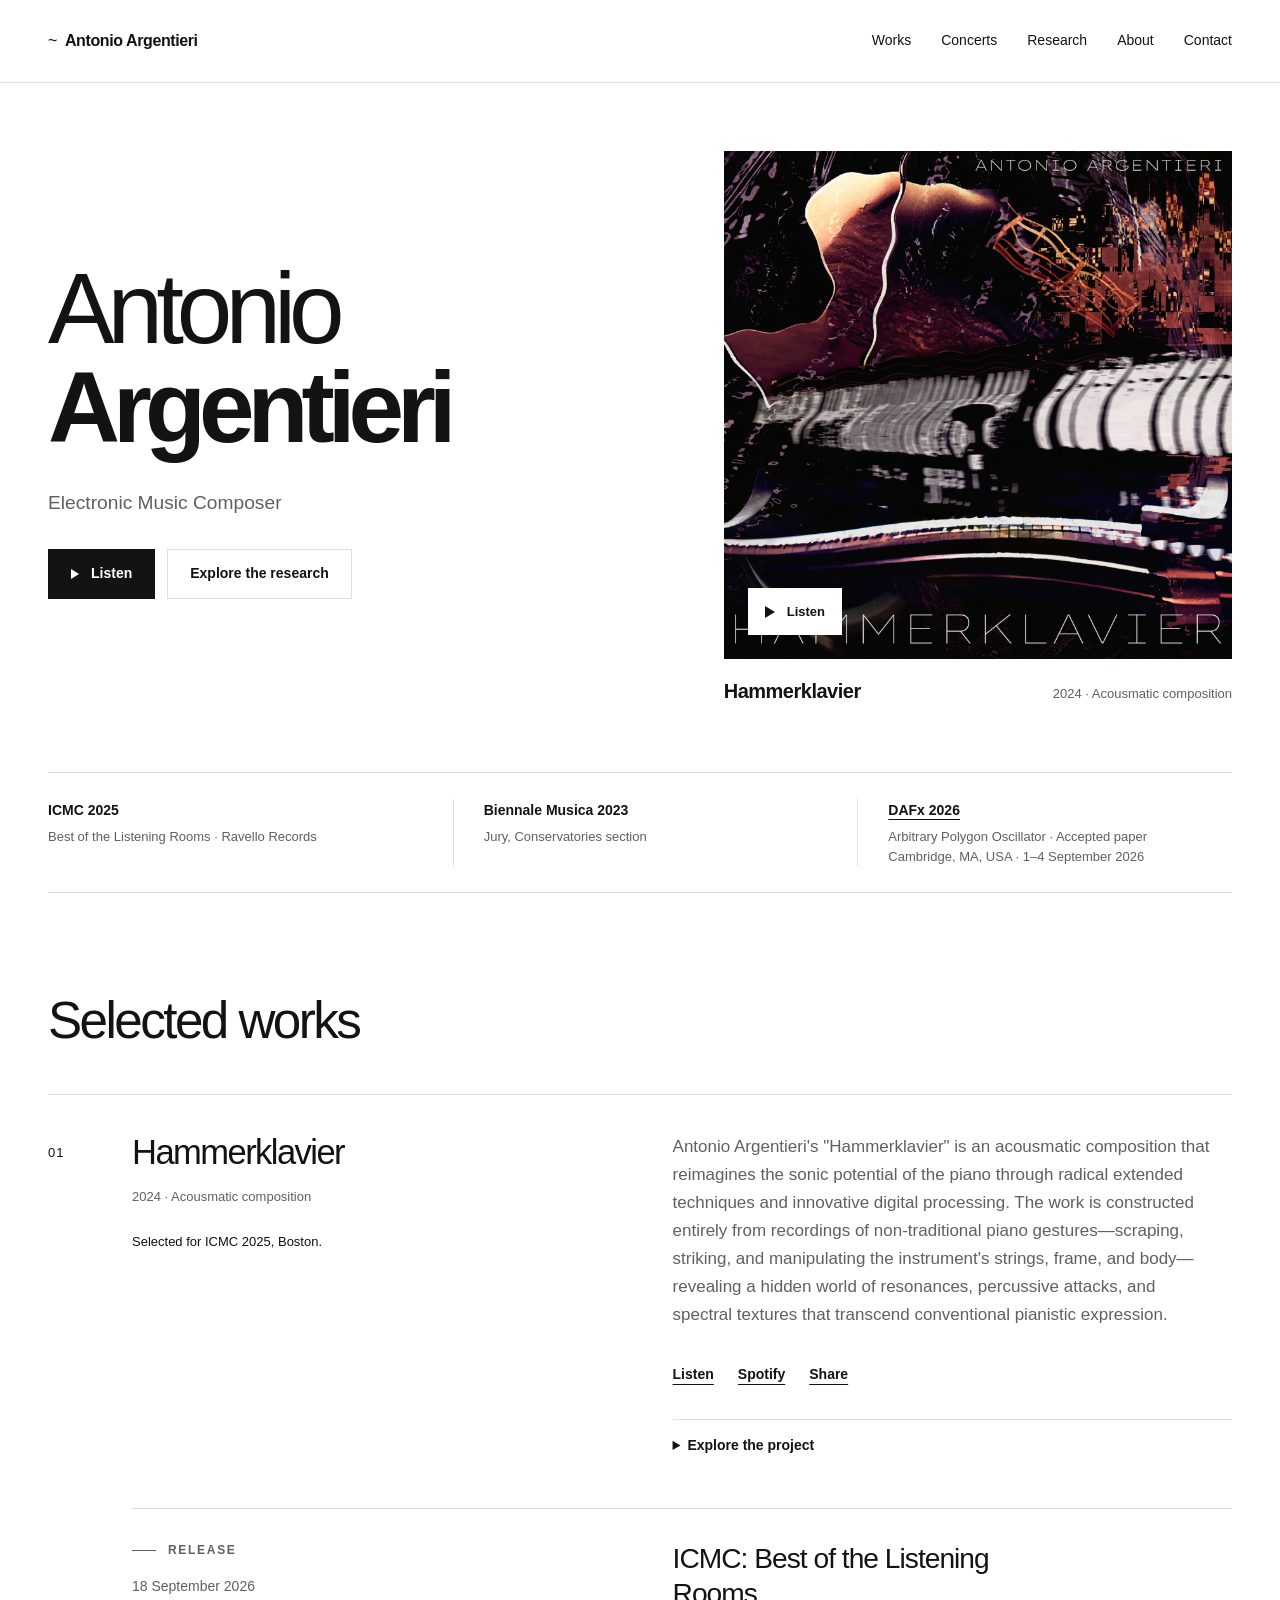
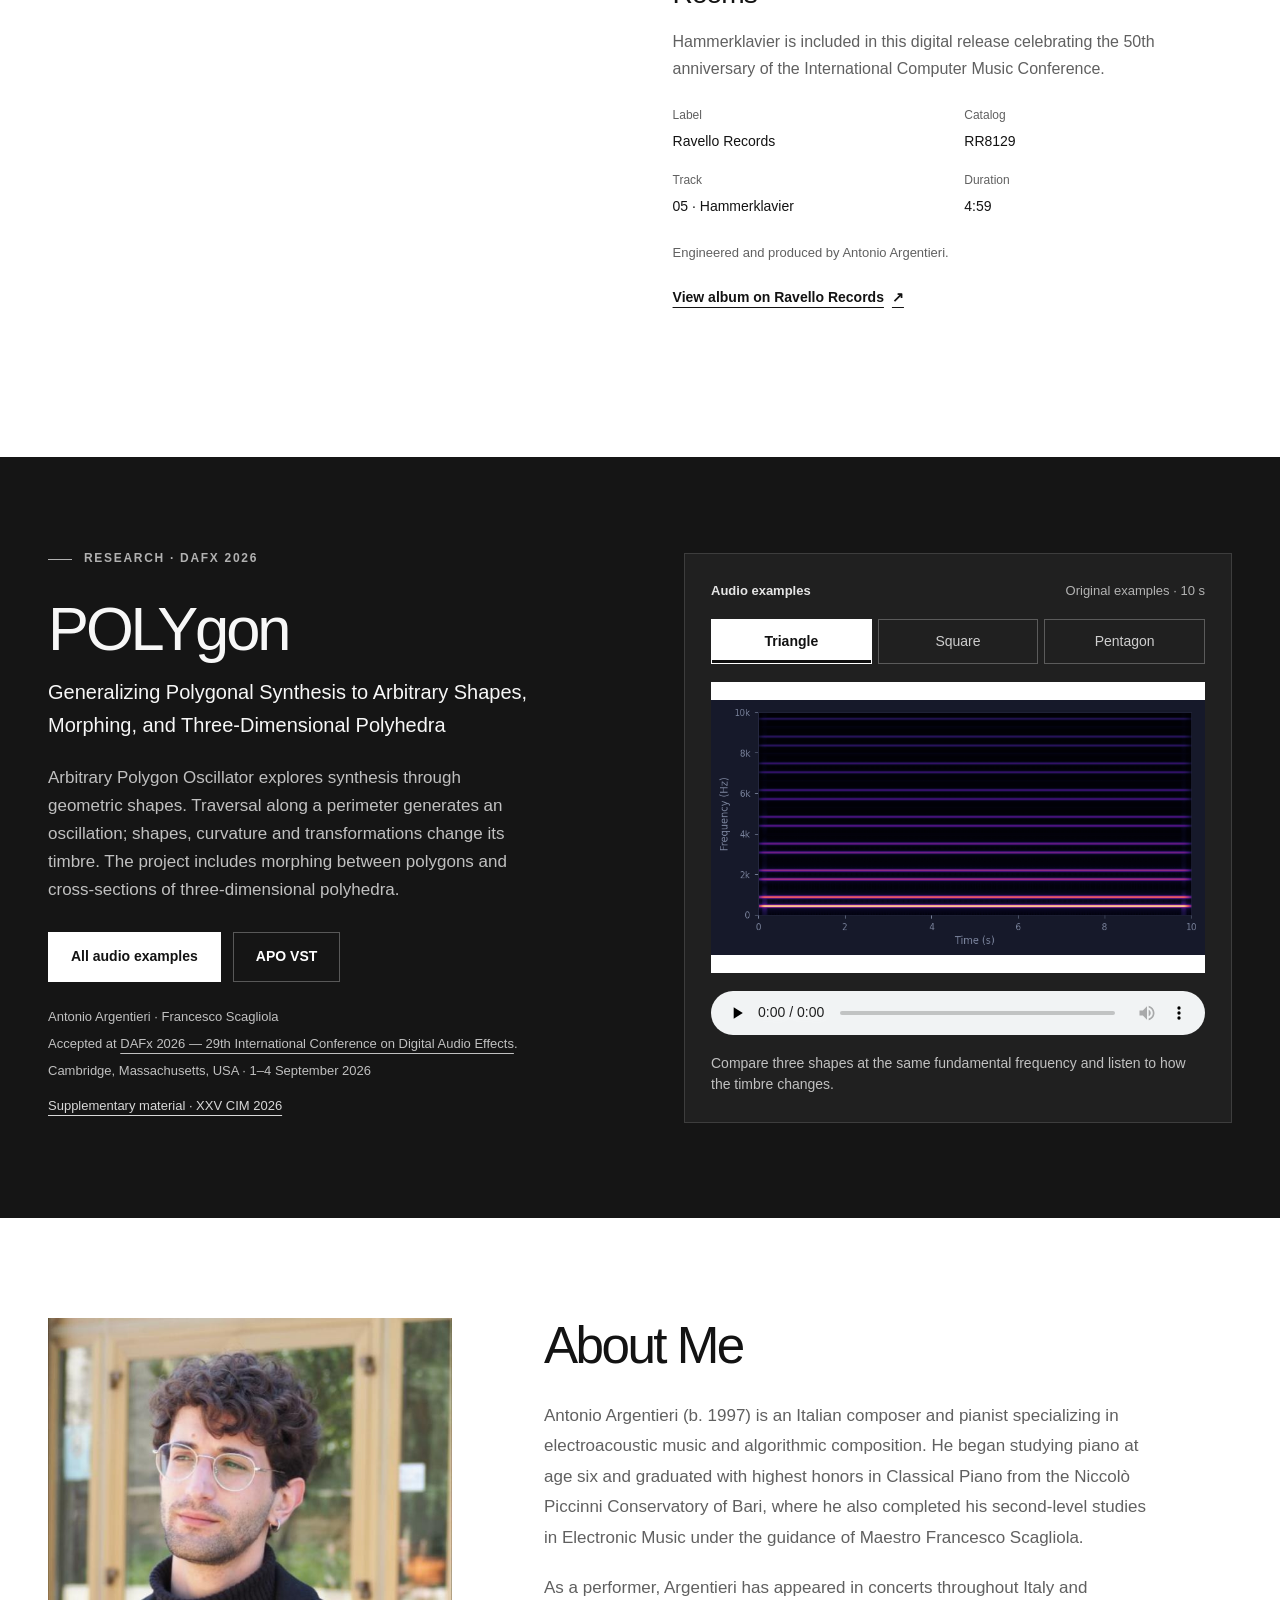
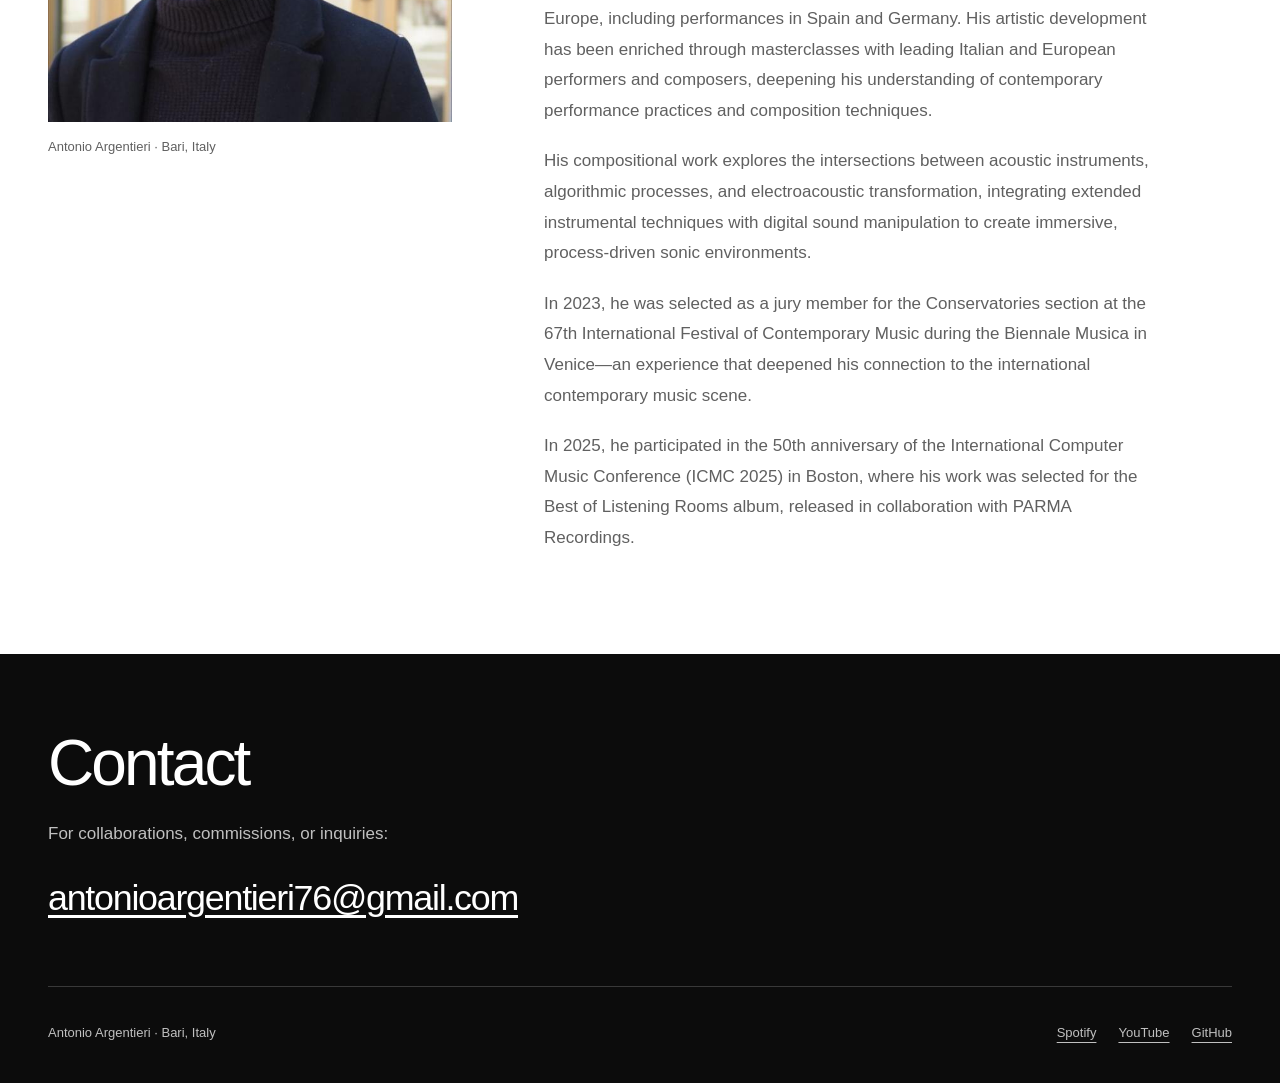
==== commit 021faba6: "Remove Steal Your Face from the portfolio" ====
--- a/index.html
+++ b/index.html
@@ -89,16 +89,6 @@
           </section>
         </div>
       </article>
-      <article class="work" id="steal-your-face" aria-labelledby="steal-title">
-        <div class="work-row">
-          <span class="work-number" aria-hidden="true">02</span>
-          <div class="work-heading"><h3 id="steal-title">Steal Your Face</h3><p class="work-meta">2022 · Interactive audiovisual installation</p><p class="work-note">Finalist, National Prize for Visual Arts 2022.</p></div>
-          <div class="work-body"><p>"Steal Your Face" is an interactive installation that combines audio and video components. Based on Artificial Intelligence algorithms developed by Facebook and Google, the work was born from the desire to raise awareness about the problem of data usage.</p><p class="work-meta">Video projection, Raspberry Pi, Max/MSP, webcam and speakers.</p><details class="project-detail"><summary>Explore the project</summary><div class="detail-copy"><div><p>"Steal Your Face" is an interactive installation that combines audio and video components. Based on Artificial Intelligence algorithms developed by Facebook and Google, the work was born from the desire to raise awareness about the problem of data usage.</p>
-<p>Starting from the premise that the algorithms used by the installation are the same ones employed by social networks, the work aims to highlight how these mechanisms tend to objectify the individual, disregarding any subjective characteristics. Starting from an image, it's not possible to reconstruct a person's identity, but they can only be treated as a number or an element of a group.</p>
-<p>A camera, similar to that of a smartphone, takes a photo of the visitor's face as soon as they approach it. Subsequently, through Machine Learning algorithms, the work is able to extract data from the shot (such as age, ethnicity, gender, mood). The photo is saved in the dataset containing the identity of many other people. The data is used by the work as input for video and audio synthesis algorithms to generate forms composed of tens of thousands of cubes, containing as many faces belonging to identities already present in the dataset.</p></div></div></details><button class="text-button" type="button" data-share="steal-your-face">Share</button></div>
-        </div>
-        <div class="work-gallery"><figure><img src="syf.jpg" width="1000" height="720" alt="Steal Your Face: a visitor’s face and algorithmic classifications projected in the installation" loading="lazy"><figcaption>The visitor’s face within the installation.</figcaption></figure><figure><img src="syf2.PNG" width="1920" height="720" alt="Steal Your Face: a visual composition generated from faces" loading="lazy"><figcaption>Data transformed into visual material.</figcaption></figure></div>
-      </article>
     </section>
     <section class="research" id="research" aria-labelledby="research-title">
       <div class="wrap">
